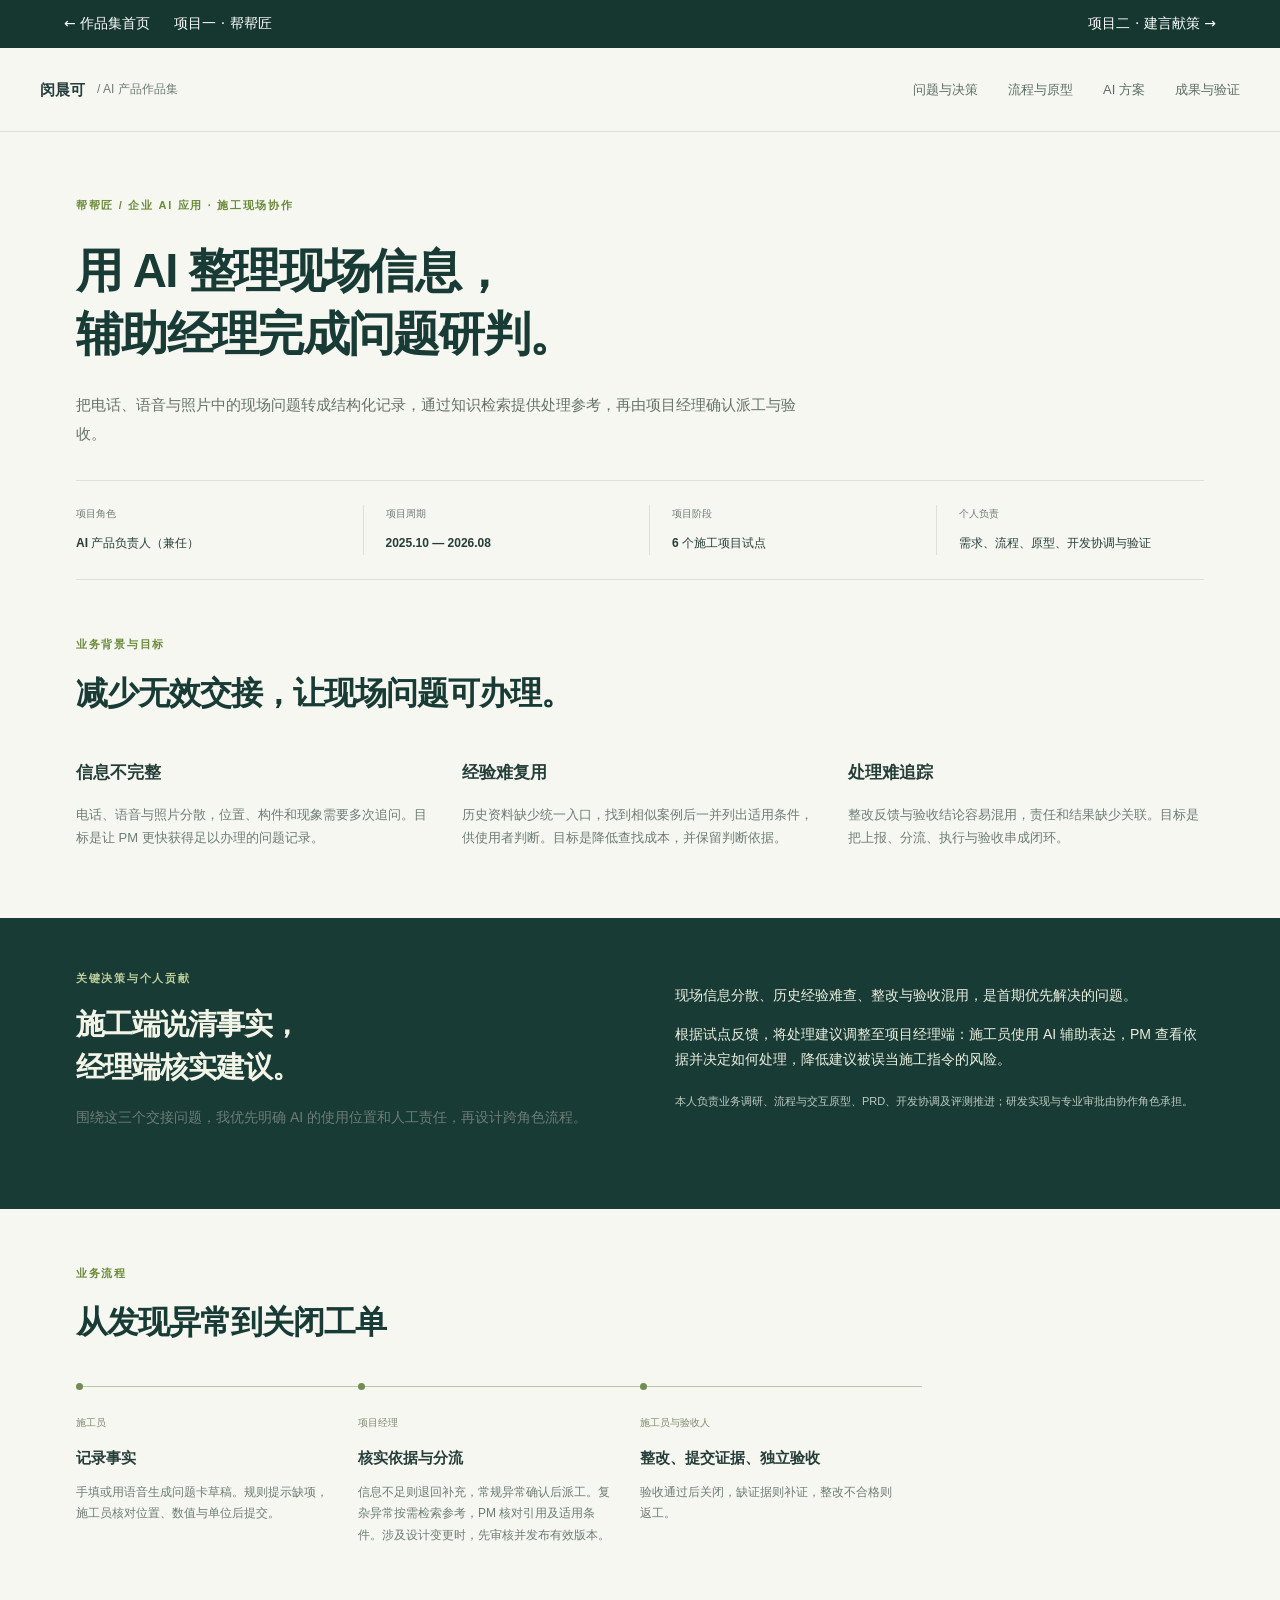
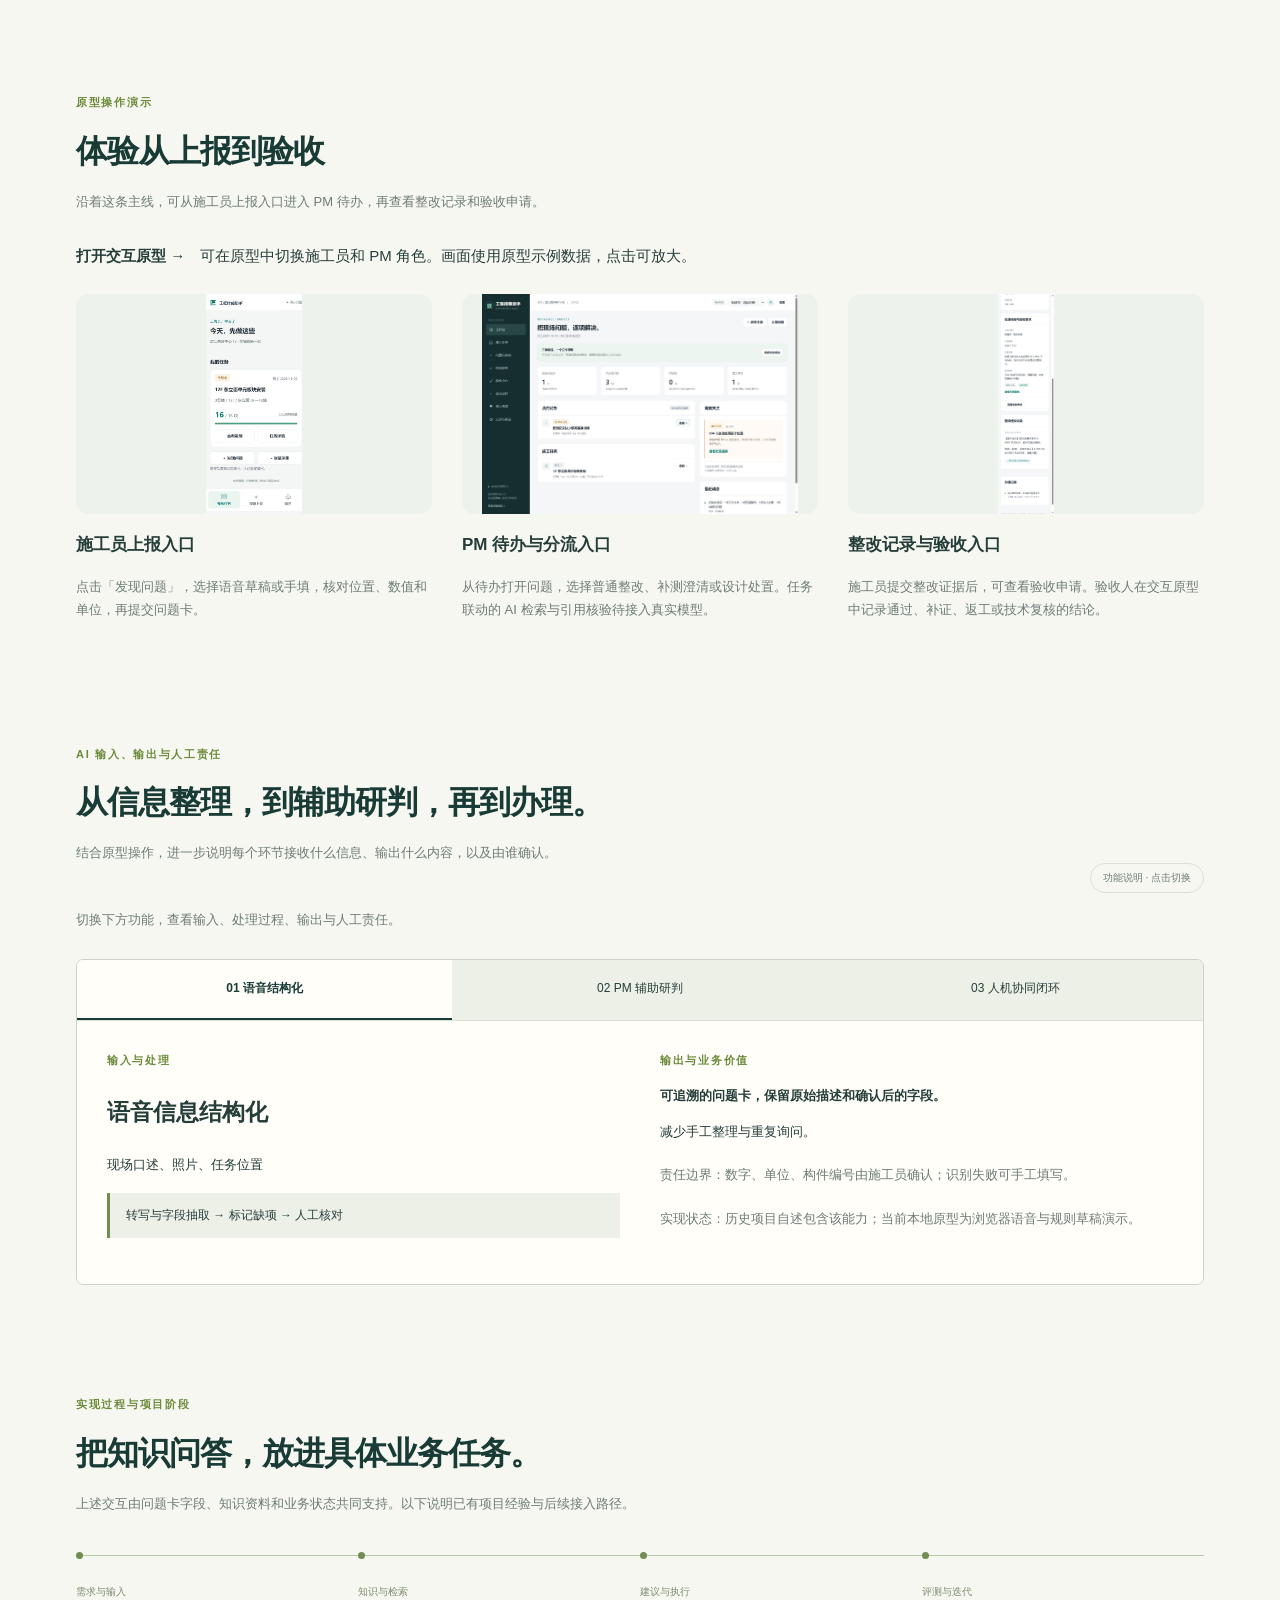
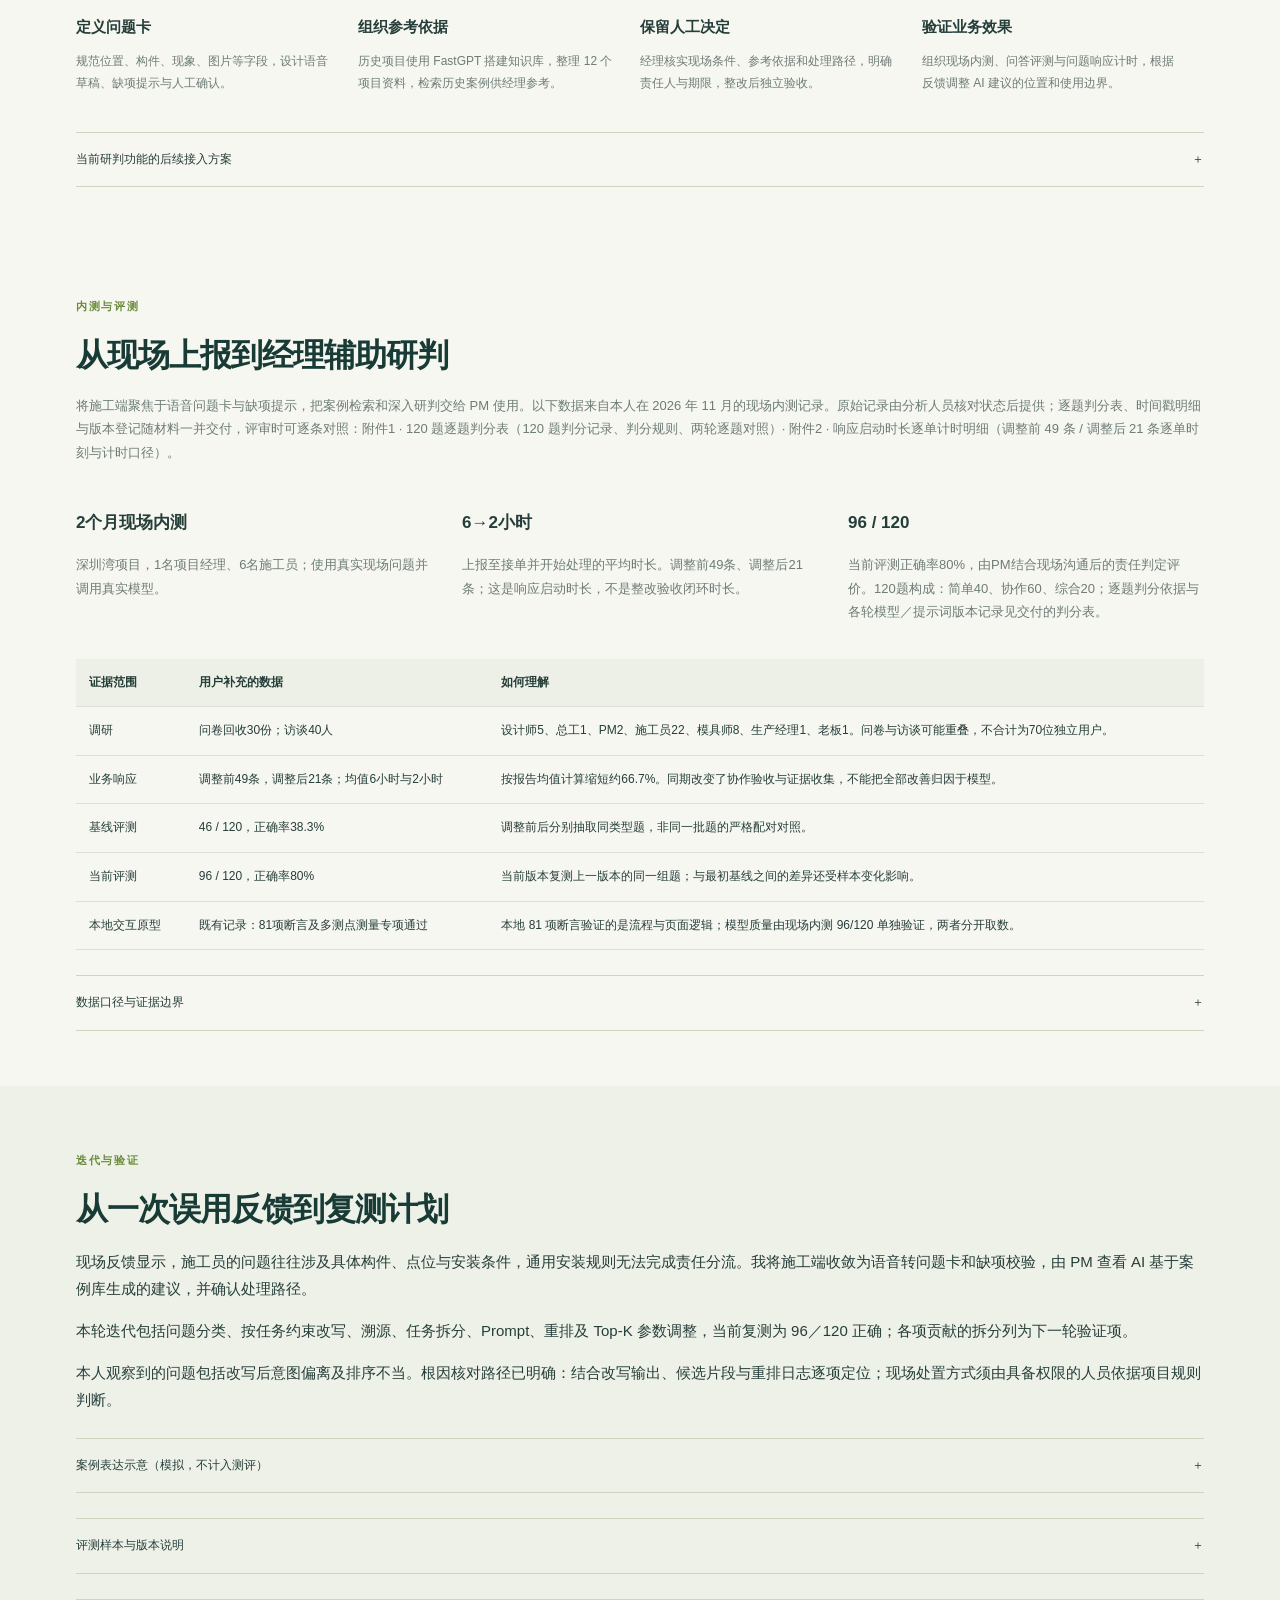
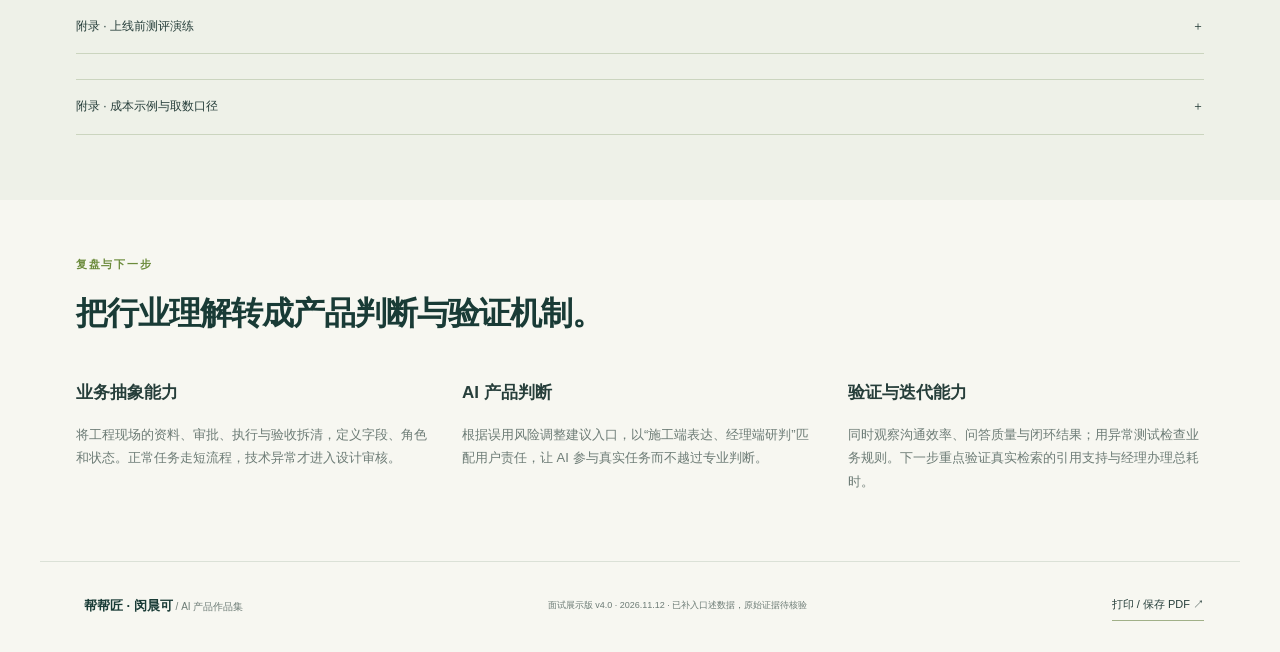
==== project-1.html @ f66e71d7 "docs: project-1.html" ====
<!doctype html><html lang="zh-CN"><head><meta charset="utf-8"><meta name="viewport" content="width=device-width,initial-scale=1"><title>帮帮匠｜AI 产品经理作品集 · 闵晨可</title><meta name="description" content="以语音结构化、知识检索与人工研判，降低施工现场问题的沟通与处理成本。"><style>:root{--ink:#193b36;--text:#263e3a;--muted:#6d7c76;--paper:#f7f7f1;--line:#dbe1d7;--lime:#d8ee95;--white:#fff;--accent:#6b8b3b}*{box-sizing:border-box}html{scroll-behavior:smooth;scroll-padding-top:100px}body{margin:0;background:var(--paper);color:var(--text);font-family:Inter,"Segoe UI","Microsoft YaHei",sans-serif;font-size:15px;line-height:1.8}a{color:inherit;text-decoration:none}button{font:inherit;cursor:pointer}button:focus-visible,a:focus-visible,summary:focus-visible{outline:3px solid #86a858;outline-offset:5px}button{color:inherit}.wrap{max-width:1200px;margin:auto;padding-left:36px;padding-right:36px}.nav{height:84px;max-width:1320px;margin:auto;padding:0 40px;display:flex;align-items:center;justify-content:space-between;border-bottom:1px solid var(--line)}.brand{display:flex;align-items:center;font-weight:650;gap:12px}.brand-icon{display:grid;place-items:center;background:var(--ink);color:var(--lime);width:34px;height:34px;font-size:22px;border-radius:7px}.brand-sub{font-size:12px;color:var(--muted);font-weight:400}.nav nav{display:flex;gap:30px;font-size:13px;color:#5c6e65}.nav-cta{font-size:13px;border-bottom:1px solid var(--ink)}.nav-cta span{margin-left:20px}.hero{padding-top:64px}.eyebrow,.section-label{font-size:11px;letter-spacing:1.7px;font-weight:600;color:var(--accent);display:flex;align-items:center;gap:9px}.dot{display:inline-block;width:6px;height:6px;border-radius:50%;background:#759750}.sep{color:#a8b29e;margin:0 7px}.hero-layout{display:grid;grid-template-columns:1.12fr 1fr;gap:52px;align-items:center;margin-top:34px}h1{font-size:22px;line-height:1.4;font-weight:700;margin:0;letter-spacing:1px}.hero-en{font-size:10px;letter-spacing:2px;color:var(--muted);font-weight:500;margin-left:16px}.headline{display:block;font-size:clamp(36px,3.7vw,54px);line-height:1.33;letter-spacing:-1.7px;margin-top:18px;color:var(--ink)}.hero-copy{max-width:460px;font-size:15px;color:#657367;line-height:1.95;margin:24px 0}.hero-actions{display:flex;flex-wrap:wrap;gap:22px;align-items:center}.button{display:inline-flex;gap:32px;align-items:center;background:var(--ink);color:#f4f9e9;padding:13px 20px;border-radius:4px;font-size:13px}.button:hover{background:#2a554a}.text-link{font-size:12px;border-bottom:1px solid #a6b194;padding-bottom:3px}.hero-visual{position:relative;min-height:390px;background:#e7ecde;border:1px solid #d5deca;padding:23px 24px 22px;border-radius:6px;overflow:hidden}.grid-bg{position:absolute;inset:0;background-image:linear-gradient(#cbd7bc55 1px,transparent 1px),linear-gradient(90deg,#cbd7bc55 1px,transparent 1px);background-size:24px 24px;mask-image:linear-gradient(black,transparent)}.visual-top,.visual-caption{position:relative;display:flex;justify-content:space-between;font-size:8px;letter-spacing:1px;color:#748766}.issue-card{position:relative;background:#fffef8;max-width:340px;margin:27px auto 22px;box-shadow:0 12px 32px #354b2520;border:1px solid #d5decb;transform:rotate(-2deg);border-radius:5px;padding:20px 23px 14px}.card-cap{display:flex;gap:7px;align-items:center;font-size:10px;color:#68785e}.tiny-square{height:9px;width:9px;background:#8aa16a}.pill{margin-left:auto;background:#f1edda;border-radius:3px;padding:2px 7px;font-size:9px;color:#9b8555}.issue-card h3{font-size:25px;line-height:1.4;letter-spacing:-.7px;margin:18px 0 22px}.field-row{display:flex;justify-content:space-between;border-top:1px solid #e8eadf;padding:9px 0;font-size:10px}.field-row span{color:#8c9685}.field-row b{font-weight:500}.card-bottom{border-top:1px solid #e8eadf;display:flex;align-items:center;gap:6px;padding-top:13px;font-size:9px;color:#73836a}.card-bottom>span:last-child{margin-left:auto}.project-meta{display:grid;grid-template-columns:repeat(4,1fr);border-top:1px solid var(--line);border-bottom:1px solid var(--line);margin-top:56px;padding:24px 0;gap:18px}.project-meta div{padding-left:22px;border-left:1px solid var(--line)}.project-meta div:first-child{padding:0;border:0}.project-meta span{display:block;font-size:10px;color:var(--muted);margin-bottom:5px}.project-meta strong{font-size:12px;font-weight:550}.section{padding-top:86px;padding-bottom:86px}h2{font-size:32px;letter-spacing:-1px;line-height:1.5;color:var(--ink);font-weight:650;margin:14px 0 0}h3{font-size:17px;font-weight:650;line-height:1.6}.intro-grid{display:grid;grid-template-columns:1fr 1fr;gap:70px;margin-top:10px}.lead{font-size:16px;line-height:1.95;margin:14px 0}.muted{font-size:13px;color:var(--muted)}.problem-grid{display:grid;grid-template-columns:repeat(3,1fr);gap:36px;margin-top:40px}.problem-grid article{border-top:1px solid var(--line);padding-top:22px}.problem-number{font-size:11px;color:#94a183}.problem-grid h3{margin:12px 0}.problem-grid p{font-size:13px;color:var(--muted);margin-bottom:20px}.mechanism{font-size:12px;color:#618047}.ownership{background:var(--ink);color:#ebefdf;padding:51px 0}.ownership-grid{display:grid;grid-template-columns:1fr 1fr;gap:70px}.ownership .section-label{color:#bdcf9c}.ownership h2{color:#f1f4e7;font-size:29px}.ownership-list>div{display:grid;grid-template-columns:25px 115px 1fr;gap:10px;align-items:baseline;border-bottom:1px solid #ffffff20;padding:12px 0}.ownership-list>div:first-child{padding-top:0}.ownership-list span{font-size:10px;color:#bad08f}.ownership-list h3{font-size:13px;margin:0}.ownership-list p{font-size:12px;color:#bccbc2;margin:0}.ownership-list small{display:block;font-size:10px;color:#9aaea2;margin-top:16px}.section-heading{display:flex;justify-content:space-between;align-items:flex-end;gap:30px}.outline-tag{font-size:10px;color:var(--muted);border:1px solid var(--line);border-radius:30px;padding:5px 12px;white-space:nowrap}.section-copy{font-size:13px;color:var(--muted);margin:15px 0 28px}.demo-shell{border:1px solid #ccd5c5;border-radius:7px;overflow:hidden;background:#fffef9}.step-tabs{display:grid;grid-template-columns:repeat(5,1fr);background:#edf0e6;border-bottom:1px solid var(--line)}.step-tabs button{border:0;background:transparent;font-size:12px;padding:18px 8px;border-bottom:2px solid transparent;transition:background .2s}.step-tabs button span{font-size:10px;color:#93a281;margin-right:9px}.step-tabs button[aria-selected=true]{background:#fffef9;color:var(--ink);border-bottom-color:var(--ink);font-weight:650}.step-tabs button:hover{background:#e4ebd6}#step-panel{display:grid;grid-template-columns:.9fr 1.2fr;gap:45px;padding:36px}.role-label{font-size:10px;letter-spacing:1px;color:var(--accent)}.demo-description h3{font-size:24px;line-height:1.5;margin:12px 0}.demo-description>p{font-size:13px;color:var(--muted)}.boundary{border-left:2px solid #bcd58a;padding:0 0 0 15px;margin:24px 0}.boundary span{font-size:10px;color:var(--accent)}.boundary p{font-size:12px;margin:6px 0}.next-step{border:0;background:none;padding:0;font-size:12px;border-bottom:1px solid #8a9c77}.next-step span{margin-left:25px}.demo-screen{background:#f3f5ef;border:1px solid var(--line);border-radius:5px;min-height:300px;display:flex;flex-direction:column}.screen-bar{border-bottom:1px solid var(--line);padding:10px 13px;display:flex;align-items:center;justify-content:space-between;font-size:9px;color:#88927d}.screen-bar i{display:inline-block;width:5px;height:5px;background:#bdc9b1;border-radius:50%;margin-right:4px}.screen-bar small{font-size:9px}#screen-content{padding:22px;flex:1}.mini-title{font-size:11px;color:#87967a;display:flex;justify-content:space-between}.mini-title span{background:#e2ead8;padding:1px 7px;border-radius:3px}.mini-heading{font-size:16px;margin:15px 0;color:var(--ink)}.sample-voice{background:#e4ecd9;padding:12px 15px;border-radius:4px;font-size:12px}.sample-fields{display:grid;grid-template-columns:1fr 1fr;gap:10px;margin-top:16px}.sample-fields div{background:#fff;border:1px solid #e2e7dc;padding:9px 12px;font-size:12px}.sample-fields small{display:block;color:#8c9983;font-size:9px;margin-bottom:2px}.mini-action{display:inline-block;margin-top:15px;font-size:10px;background:var(--ink);color:#fff;padding:5px 14px;border-radius:3px}.sample-warning{font-size:11px;color:#977d44;margin-top:15px}.sample-evidence{display:flex;gap:10px;margin:15px 0}.evidence-tile{padding:15px;background:#e8ede1;border:1px dashed #b3c4a0;font-size:11px;flex:1;text-align:center;color:#789165}.screen-note{font-size:9px;color:#91a083;padding:8px 15px;border-top:1px solid var(--line)}.decision{background:#e9efdc;border:1px solid #d5dfc4;border-radius:5px;display:grid;grid-template-columns:1fr 1.1fr;padding-top:44px;padding-bottom:44px;gap:70px}.decision h2{margin:14px 0 20px}.decision p{font-size:13px;max-width:420px;color:#627253}.decision-source{font-size:10px;color:#7b8e68}.decision-comparison{align-self:center}.before,.after{padding:18px 22px;border:1px solid #d1dbc3;background:#f2f5ea}.before>span,.after>span{font-size:10px;color:#879175}.before h3,.after h3{font-size:15px;margin:5px 0}.before p,.after p{font-size:12px;margin:4px 0}.after{background:var(--ink);border-color:var(--ink);color:#fff}.after span{color:#bdd19e}.after p{color:#c4d3c5}.decision-arrow{text-align:center;color:#8ca66c;font-size:22px;line-height:1.8}.decision-rule{font-size:11px;color:#607b45;text-align:center;margin-top:13px}.timeline{padding:0;margin:40px 0;list-style:none;display:grid;grid-template-columns:repeat(4,1fr)}.timeline li{padding:20px 23px 0 0;border-top:1px solid #b8c9a6;position:relative}.timeline li:before{content:'';position:absolute;top:-4px;width:7px;height:7px;background:#718d52;border-radius:50%}.timeline span{font-size:10px;color:#7c8c6e}.timeline h3{font-size:15px;margin:12px 0}.timeline p{font-size:12px;color:var(--muted)}.product-showcase{background:#e8ece3;padding:28px;border-radius:5px}.showcase-caption{display:flex;justify-content:space-between;align-items:center;margin-bottom:26px}.showcase-caption h3{font-size:18px;margin:8px 0 0}.showcase-caption p{text-align:right;font-size:10px;color:var(--muted)}.screenshots{display:flex;align-items:flex-start;gap:26px}.image-open{padding:0;border:0;background:transparent;position:relative;box-shadow:0 8px 20px #253c2710}.image-open img{width:100%;height:auto;display:block;border-radius:4px}.desktop-shot{width:80%}.mobile-shot{width:18%;max-height:420px;overflow:hidden;border-radius:5px}.image-open>span{position:absolute;bottom:12px;right:12px;background:#193b36eb;color:#fff;font-size:9px;border-radius:3px;padding:4px 9px}.validation{background:#eef1e8;padding:65px 0}.metric-grid{display:grid;grid-template-columns:repeat(3,1fr);gap:35px;margin-top:38px}.metric-grid article{border-top:1px solid #c9d3bd;padding-top:20px}.metric-grid article>span{font-size:10px;color:#7b8a6d}.metric{font-size:47px;font-weight:500;color:var(--ink);letter-spacing:-2px;line-height:1.5;margin-top:12px}.metric em{font-style:normal;color:#a9b895;font-weight:300}.metric small{font-size:14px;letter-spacing:0;margin-left:8px}.metric-grid p{font-size:12px;color:var(--muted);max-width:300px}.evidence{border-top:1px solid #cbd5bf;border-bottom:1px solid #cbd5bf;margin-top:25px}.evidence summary{list-style:none;padding:16px 0;font-size:12px;cursor:pointer;display:flex;justify-content:space-between}.evidence summary::-webkit-details-marker{display:none}.evidence[open] summary span{transform:rotate(45deg)}.evidence-content{font-size:12px;color:var(--muted);padding:0 0 15px;max-width:850px}.closing{display:grid;grid-template-columns:1fr 1fr;gap:70px}.closing-points p{font-size:13px;color:var(--muted);margin:0 0 22px}.closing-points b{color:var(--ink);display:block;margin-bottom:4px;font-weight:550}footer{border-top:1px solid var(--line);display:flex;justify-content:space-between;align-items:center;gap:20px;padding-top:26px!important;padding-bottom:30px!important}.footer-brand{font-size:17px;color:var(--accent)}.footer-brand b{font-size:13px;color:var(--ink);margin-left:8px}.footer-brand span{font-size:10px;color:var(--muted)}footer p{font-size:9px;color:var(--muted)}.print-button{background:none;border:0;font-size:11px;padding:5px 0;border-bottom:1px solid #a1b088}dialog{border:0;border-radius:7px;padding:45px 12px 12px;background:var(--paper);max-width:94vw;max-height:94vh}dialog::backdrop{background:#102a28d9}dialog img{display:block;max-width:88vw;max-height:80vh;object-fit:contain}#close-dialog{position:absolute;top:9px;right:16px;background:none;border:0;font-size:12px}
@media(min-width:1500px){.hero{padding-top:80px}.hero-layout{gap:70px}.headline{font-size:54px}}
@media(max-width:850px){.wrap{padding-left:24px;padding-right:24px}.nav{padding:0 24px}.nav nav{gap:15px}.hero-layout{gap:25px}.headline{font-size:37px}.hero-en{display:block;margin:7px 0}.hero-visual{padding:18px 14px}.visual-top{font-size:7px}.issue-card{padding:18px}.hero-actions{gap:15px}.intro-grid,.ownership-grid,.decision,.closing{gap:35px}h2{font-size:27px}.ownership-list>div{grid-template-columns:20px 90px 1fr}.section{padding-top:64px;padding-bottom:64px}#step-panel{gap:25px;padding:25px}.timeline{grid-template-columns:repeat(2,1fr);row-gap:25px}.metric{font-size:37px}.metric-grid{gap:20px}.project-meta{gap:10px}.project-meta strong{font-size:10px}.screenshots{gap:15px}.showcase-caption p{max-width:160px}.brand-sub{display:none}}
@media(max-width:600px){.nav{height:68px;padding:0 20px}.nav nav{display:none}.nav-cta{font-size:11px}.wrap{padding-left:21px;padding-right:21px}.hero{padding-top:35px}.eyebrow{font-size:9px;letter-spacing:1px}.hero-layout{grid-template-columns:1fr;margin-top:25px;gap:30px}.headline{font-size:38px;letter-spacing:-1px}.hero-en{display:inline-block;margin-left:12px;font-size:9px}.hero-copy{font-size:14px;margin:22px 0}.hero-actions{gap:20px}.hero-visual{min-height:365px}.issue-card{max-width:290px}.project-meta{grid-template-columns:1fr 1fr;margin-top:30px;row-gap:20px;padding:20px 0}.project-meta div{padding:0;border:0}.project-meta strong{font-size:11px}.project-meta span{font-size:9px}.section{padding-top:49px;padding-bottom:49px}.section-label{font-size:10px}h2{font-size:27px}.intro-grid,.ownership-grid,.closing{grid-template-columns:1fr;gap:12px}.lead{font-size:14px}.problem-grid{grid-template-columns:1fr;gap:22px;margin-top:25px}.problem-grid article{position:relative;padding:17px 0 0 35px}.problem-number{position:absolute;left:0;top:18px}.problem-grid h3{margin:0 0 5px;font-size:16px}.problem-grid p{margin:0 0 8px}.ownership{padding:35px 0}.ownership-list{margin-top:20px}.ownership-list>div{grid-template-columns:20px 90px 1fr}.section-heading{display:block}.outline-tag{display:inline-block;margin-top:17px}.step-tabs button{font-size:10px;padding:13px 0}.step-tabs button span{display:block;margin:0;font-size:9px}#step-panel{grid-template-columns:1fr;padding:22px 17px;gap:25px}.demo-description h3{font-size:23px}.boundary{margin:17px 0}.demo-screen{min-height:290px}.decision{margin:0 14px;padding:32px 22px;grid-template-columns:1fr;gap:25px}.decision h2 br{display:none}.timeline{gap:25px 16px;margin:27px 0}.timeline li{padding-right:0}.timeline h3{font-size:14px}.timeline p{font-size:11px}.product-showcase{padding:17px 12px}.showcase-caption{display:block;margin-bottom:18px}.showcase-caption h3{font-size:15px}.showcase-caption p{text-align:left;max-width:none;margin-bottom:0}.screenshots{gap:12px;align-items:flex-start}.desktop-shot{width:75%;margin-top:10px}.mobile-shot{width:23%;max-height:200px}.image-open>span{font-size:7px;bottom:5px;right:5px;padding:2px 4px}.validation{padding:40px 0}.metric-grid{grid-template-columns:1fr;gap:22px;margin-top:25px}.metric-grid article{display:grid;grid-template-columns:1fr 1fr;align-items:center;gap:4px 18px;padding-top:15px}.metric-grid article>span{grid-column:1/-1}.metric{font-size:38px;margin:0}.metric-grid p{font-size:10px;margin:5px 0}.closing-points{margin-top:20px}footer{flex-wrap:wrap;padding-top:20px!important;gap:8px}.footer-brand{width:100%}.footer-brand span{font-size:9px}footer p{flex:1}.print-button{font-size:10px}.showcase-caption .section-label{font-size:9px}}
@media(prefers-reduced-motion:reduce){html{scroll-behavior:auto}*{transition:none!important}}@media print{body{background:white;font-size:11px}.nav,.hero-actions,.next-step,.print-button,dialog{display:none}.wrap{max-width:none;padding-left:0;padding-right:0}.hero,.section,.validation,.ownership{padding-top:24px;padding-bottom:24px}.hero-layout{gap:20px}.headline{font-size:34px}.hero-visual{min-height:300px}.section,.decision,.timeline,.metric-grid{break-inside:avoid}.step-tabs button{font-size:10px}.closing{padding-bottom:20px}h2{font-size:24px}.section-label{color:#526c40}.ownership,.decision,.validation{-webkit-print-color-adjust:exact;print-color-adjust:exact}footer p{font-size:9px}}
</style><style>.review-layout{display:grid;grid-template-columns:.85fr 1.3fr;gap:24px;margin-top:26px;align-items:start}.review-card{border:1px solid var(--line);background:#fffef9;border-radius:8px;padding:24px;min-width:0}.review-card h3{margin:8px 0 15px;font-size:20px}.review-card p,.review-card li{font-size:13px}.review-card ul{padding-left:20px}.review-kicker{font-size:11px;color:var(--accent);letter-spacing:1px}.review-note{padding:12px 16px;background:#edf0e6;border-left:3px solid #718d52;font-size:12px;margin:16px 0}.review-card button{border:1px solid #bac8ae;border-radius:5px;padding:10px 14px;background:#edf0e6;font-size:12px}.review-card button.button{background:var(--ink);color:white}.review-card details{border-top:1px solid var(--line);padding:12px 0;font-size:12px;scroll-margin-top:30px}.review-card summary{cursor:pointer;font-weight:600}.review-card a{color:#526c40;text-decoration:underline}.review-questions{display:flex;flex-wrap:wrap;gap:8px;margin:14px 0}.review-card label{display:block;font-size:12px;font-weight:600;margin:12px 0 6px}.review-card textarea,.review-card select{width:100%;font:inherit;font-size:13px;border:1px solid #a9b8a0;border-radius:4px;padding:10px;background:#fff;color:var(--ink)}.review-card textarea{min-height:150px;resize:vertical}.review-card label.review-check{display:flex;align-items:flex-start;gap:9px;font-weight:400}.review-process{margin-top:36px}.review-process .timeline{grid-template-columns:repeat(3,1fr);gap:26px}.review-evaluation{overflow-x:auto;margin-top:22px}.review-evaluation table{border-collapse:collapse;width:100%;font-size:12px}.review-evaluation th,.review-evaluation td{text-align:left;vertical-align:top;padding:13px;border-bottom:1px solid var(--line)}.review-evaluation th{background:#edf0e6}.review-card [hidden]{display:none!important}#review-status,#review-feedback{font-size:12px;color:#526c40}#review-answer{min-height:85px}@media(max-width:700px){.review-layout{grid-template-columns:1fr}.review-card{padding:19px}.review-process .timeline{grid-template-columns:1fr}.review-evaluation table{min-width:540px}}@media print{.review-layout{grid-template-columns:1fr 1fr}.review-card{break-inside:avoid}.review-card button,#review-form{display:none}.review-process .timeline{grid-template-columns:repeat(3,1fr)}}
</style><style>.hero h1{margin-top:24px}.hero-copy{max-width:740px}.hero .project-meta{margin-top:32px}.section{padding-top:55px;padding-bottom:55px}.core-metrics{display:grid;grid-template-columns:repeat(4,1fr);gap:24px;margin-top:30px}.core-metrics article{border-top:1px solid var(--line);padding-top:18px}.core-metrics span{font-size:12px;color:var(--muted)}.core-metrics strong{display:block;font-size:34px;letter-spacing:-1px;color:var(--ink);margin-top:10px}.core-metrics small{font-size:13px;letter-spacing:0}.core-metrics p,.core-checks p{font-size:13px;color:var(--muted)}.source-note{font-size:11px;color:var(--muted);margin-top:20px}.ownership p{font-size:14px}.ownership small{font-size:11px;color:#bdcbbf}.core-tabs{grid-template-columns:repeat(3,1fr)}#core-panel{display:grid;grid-template-columns:1fr 1fr;gap:40px;padding:30px}#core-panel h3{font-size:23px}#core-panel p{font-size:13px}.core-checks{display:grid;grid-template-columns:repeat(3,1fr);gap:30px;margin-top:25px}.core-checks h3{font-size:17px}.timeline{margin-bottom:25px}@media(max-width:700px){.core-metrics{grid-template-columns:1fr 1fr;gap:20px}.core-checks,#core-panel{grid-template-columns:1fr}#core-panel{gap:15px;padding:22px}.core-metrics strong{font-size:28px}.section{padding-top:40px;padding-bottom:40px}.core-tabs button{font-size:11px;padding:14px 5px}}@media print{.section,.timeline,.core-checks{break-inside:avoid}.source-note{font-size:9px}}
.core-metrics small{display:inline-block;white-space:nowrap}
</style></head><body><div class="portfolio-switch" style="padding:12px 5%;background:#15372f;color:white;font:14px/1.7 system-ui,Microsoft YaHei,sans-serif;display:flex;gap:24px;flex-wrap:wrap"><a style="color:white" href="index.html">← 作品集首页</a><span>项目一 · 帮帮匠</span><a style="color:white;margin-left:auto" href="project-2.html">项目二 · 建言献策 →</a></div>
<header class="nav"><a class="brand" href="#">闵晨可 <span class="brand-sub">/ AI 产品作品集</span></a><nav aria-label="主导航"><a href="#problem">问题与决策</a><a href="#workflow">流程与原型</a><a href="#demo">AI 方案</a><a href="#outcomes">成果与验证</a></nav></header>
<main><section class="hero wrap"><div class="eyebrow">帮帮匠 / 企业 AI 应用 · 施工现场协作</div><h1><span class="headline">用 AI 整理现场信息，<br>辅助经理完成问题研判。</span></h1><p class="hero-copy">把电话、语音与照片中的现场问题转成结构化记录，通过知识检索提供处理参考，再由项目经理确认派工与验收。</p><div class="project-meta"><div><span>项目角色</span><strong>AI 产品负责人（兼任）</strong></div><div><span>项目周期</span><strong>2025.10 — 2026.08</strong></div><div><span>项目阶段</span><strong>6 个施工项目试点</strong></div><div><span>个人负责</span><strong>需求、流程、原型、开发协调与验证</strong></div></div></section><section class="section wrap" id="problem"><div class="section-label">业务背景与目标</div><h2>减少无效交接，让现场问题可办理。</h2><div class="core-checks"><article><h3>信息不完整</h3><p>电话、语音与照片分散，位置、构件和现象需要多次追问。目标是让 PM 更快获得足以办理的问题记录。</p></article><article><h3>经验难复用</h3><p>历史资料缺少统一入口，找到相似案例后一并列出适用条件，供使用者判断。目标是降低查找成本，并保留判断依据。</p></article><article><h3>处理难追踪</h3><p>整改反馈与验收结论容易混用，责任和结果缺少关联。目标是把上报、分流、执行与验收串成闭环。</p></article></div></section><section class="ownership" id="decision"><div class="wrap ownership-grid"><div><div class="section-label">关键决策与个人贡献</div><h2>施工端说清事实，<br>经理端核实建议。</h2><p class="section-copy">围绕这三个交接问题，我优先明确 AI 的使用位置和人工责任，再设计跨角色流程。</p></div><div><p>现场信息分散、历史经验难查、整改与验收混用，是首期优先解决的问题。</p><p>根据试点反馈，将处理建议调整至项目经理端：施工员使用 AI 辅助表达，PM 查看依据并决定如何处理，降低建议被误当施工指令的风险。</p><small>本人负责业务调研、流程与交互原型、PRD、开发协调及评测推进；研发实现与专业审批由协作角色承担。</small></div></div></section><section class="section wrap" id="workflow" aria-labelledby="workflow-title"><div class="section-label">业务流程</div><h2>从发现异常到关闭工单</h2><ol class="timeline">
<li><span>施工员</span><h3>记录事实</h3><p>手填或用语音生成问题卡草稿。规则提示缺项，施工员核对位置、数值与单位后提交。</p></li>
<li><span>项目经理</span><h3>核实依据与分流</h3><p>信息不足则退回补充，常规异常确认后派工。复杂异常按需检索参考，PM 核对引用及适用条件。涉及设计变更时，先审核并发布有效版本。</p></li>
<li><span>施工员与验收人</span><h3>整改、提交证据、独立验收</h3><p>验收通过后关闭，缺证据则补证，整改不合格则返工。</p></li></ol></section><section class="section wrap" id="prototype-demo"><div class="section-label">原型操作演示</div><h2>体验从上报到验收</h2><p class="section-copy">沿着这条主线，可从施工员上报入口进入 PM 待办，再查看整改记录和验收申请。</p><p><a href="prototype/index.html" target="_blank" rel="noopener"><strong>打开交互原型 →</strong></a>　可在原型中切换施工员和 PM 角色。画面使用原型示例数据，点击可放大。</p><div class="core-checks"><figure style="margin:0"><a href="prototype/worker-mobile-v4.png" target="_blank" rel="noopener"><img src="[data-uri]" alt="施工员上报入口的原型界面" loading="lazy" style="display:block;width:100%;height:220px;object-fit:contain;background:#eef2ed;border-radius:12px"></a><figcaption><h3>施工员上报入口</h3><p>点击「发现问题」，选择语音草稿或手填，核对位置、数值和单位，再提交问题卡。</p></figcaption></figure><figure style="margin:0"><a href="prototype/preview-desktop.png" target="_blank" rel="noopener"><img src="[data-uri]" alt="PM 待办与分流入口的原型界面" loading="lazy" style="display:block;width:100%;height:220px;object-fit:contain;background:#eef2ed;border-radius:12px"></a><figcaption><h3>PM 待办与分流入口</h3><p>从待办打开问题，选择普通整改、补测澄清或设计处置。任务联动的 AI 检索与引用核验待接入真实模型。</p></figcaption></figure><figure style="margin:0"><a href="prototype/demo-worker-rectify.png" target="_blank" rel="noopener"><img src="[data-uri]" alt="整改记录与验收入口的原型界面" loading="lazy" style="display:block;width:100%;height:220px;object-fit:contain;background:#eef2ed;border-radius:12px"></a><figcaption><h3>整改记录与验收入口</h3><p>施工员提交整改证据后，可查看验收申请。验收人在交互原型中记录通过、补证、返工或技术复核的结论。</p></figcaption></figure></div></section><section class="section wrap" id="demo"><span id="ai-review"></span><div class="section-heading"><div><div class="section-label">AI 输入、输出与人工责任</div><h2>从信息整理，到辅助研判，再到办理。</h2><p class="section-copy">结合原型操作，进一步说明每个环节接收什么信息、输出什么内容，以及由谁确认。</p></div><span class="outline-tag">功能说明 · 点击切换</span></div><p class="section-copy">切换下方功能，查看输入、处理过程、输出与人工责任。</p><div class="demo-shell"><div class="step-tabs core-tabs" role="tablist" aria-label="AI 核心功能"><button id="core-tab-0" role="tab" aria-selected="true" aria-controls="core-panel" data-core-tab="0">01 语音结构化</button><button id="core-tab-1" role="tab" aria-selected="false" aria-controls="core-panel" data-core-tab="1" tabindex="-1">02 PM 辅助研判</button><button id="core-tab-2" role="tab" aria-selected="false" aria-controls="core-panel" data-core-tab="2" tabindex="-1">03 人机协同闭环</button></div><div id="core-panel" role="tabpanel" aria-labelledby="core-tab-0"></div></div></section><section class="section wrap" id="implementation"><div class="section-label">实现过程与项目阶段</div><h2>把知识问答，放进具体业务任务。</h2><p class="section-copy">上述交互由问题卡字段、知识资料和业务状态共同支持。以下说明已有项目经验与后续接入路径。</p><ol class="timeline"><li><span>需求与输入</span><h3>定义问题卡</h3><p>规范位置、构件、现象、图片等字段，设计语音草稿、缺项提示与人工确认。</p></li><li><span>知识与检索</span><h3>组织参考依据</h3><p>历史项目使用 FastGPT 搭建知识库，整理 12 个项目资料，检索历史案例供经理参考。</p></li><li><span>建议与执行</span><h3>保留人工决定</h3><p>经理核实现场条件、参考依据和处理路径，明确责任人与期限，整改后独立验收。</p></li><li><span>评测与迭代</span><h3>验证业务效果</h3><p>组织现场内测、问答评测与问题响应计时，根据反馈调整 AI 建议的位置和使用边界。</p></li></ol><details class="evidence"><summary>当前研判功能的后续接入方案 <span>＋</span></summary><div class="evidence-content"><p>异常提交后关联任务、有效图纸和测量表；知识按权限、项目、版本与适用条件过滤，再检索排序。模型输出事实摘要、缺项、分流建议及引用，经理确认后由业务服务生成待办。</p><p>本页原型演示任务联动研判的完整流程；模型效果取自现场内测环境，配置与运行记录随材料一并交付。知识检索无适用结果或模型不可用时转人工，不阻塞上报。现有图纸、测量数据与历史案例的具体内容须来自真实授权资料。</p></div></details></section><section class="section wrap" id="outcomes"><div class="section-label">内测与评测</div><h2>从现场上报到经理辅助研判</h2><p class="section-copy">将施工端聚焦于语音问题卡与缺项提示，把案例检索和深入研判交给 PM 使用。以下数据来自本人在 2026 年 11 月的现场内测记录。原始记录由分析人员核对状态后提供；逐题判分表、时间戳明细与版本登记随材料一并交付，评审时可逐条对照：<a href="附件1_120题逐题判分表.xlsx">附件1 · 120 题逐题判分表</a>（120 题判分记录、判分规则、两轮逐题对照）· <a href="附件2_响应启动时长逐单计时明细.xlsx">附件2 · 响应启动时长逐单计时明细</a>（调整前 49 条 / 调整后 21 条逐单时刻与计时口径）。</p><div class="core-checks"><article><h3>2个月现场内测</h3><p>深圳湾项目，1名项目经理、6名施工员；使用真实现场问题并调用真实模型。</p></article><article><h3>6→2小时</h3><p>上报至接单并开始处理的平均时长。调整前49条、调整后21条；这是响应启动时长，不是整改验收闭环时长。</p></article><article><h3>96 / 120</h3><p>当前评测正确率80%，由PM结合现场沟通后的责任判定评价。120题构成：简单40、协作60、综合20；逐题判分依据与各轮模型／提示词版本记录见交付的判分表。</p></article></div><div class="review-evaluation"><table><thead><tr><th>证据范围</th><th>用户补充的数据</th><th>如何理解</th></tr></thead><tbody><tr><td>调研</td><td>问卷回收30份；访谈40人</td><td>设计师5、总工1、PM2、施工员22、模具师8、生产经理1、老板1。问卷与访谈可能重叠，不合计为70位独立用户。</td></tr><tr><td>业务响应</td><td>调整前49条，调整后21条；均值6小时与2小时</td><td>按报告均值计算缩短约66.7%。同期改变了协作验收与证据收集，不能把全部改善归因于模型。</td></tr><tr><td>基线评测</td><td>46 / 120，正确率38.3%</td><td>调整前后分别抽取同类型题，非同一批题的严格配对对照。</td></tr><tr><td>当前评测</td><td>96 / 120，正确率80%</td><td>当前版本复测上一版本的同一组题；与最初基线之间的差异还受样本变化影响。</td></tr><tr><td>本地交互原型</td><td>既有记录：81项断言及多测点测量专项通过</td><td>本地 81 项断言验证的是流程与页面逻辑；模型质量由现场内测 96/120 单独验证，两者分开取数。</td></tr></tbody></table></div><details class="evidence"><summary>数据口径与证据边界 <span>＋</span></summary><div class="evidence-content"><p>响应计时从施工员上报开始，到派发人员接收并开始实施处理结束。原始记录保存在 JSON 记录中，由分析人员确认状态；时间戳与分类明细的导出格式已确定，将并入统一归档标准，作为后续批次的标准采集方式。</p><p>本版主成果口径已统一为“响应启动时长”：调整前 49 条、调整后 21 条，上报 60→10 分钟、闭环 6→2 小时；评测以 120 题判分表为准。前后样本量不等（49 / 21），本版按各自样本均值比较，不做逐条配对。基线与当前评测的口径已统一为同一批 120 题的判分结果：46/120 → 96/120。</p><p>本版成果只采用口径可追溯的数字：时长指标按调整前 49 条、调整后 21 条的各自均值计算，准确率以 120 题判分表为准。内测的具体日期、同类问题数量与参与人员记录，随现场记录一并交付。</p></div></details></section><section class="validation" id="validation"><div class="wrap"><div class="section-label">迭代与验证</div><h2>从一次误用反馈到复测计划</h2><article id="badcase"><p>现场反馈显示，施工员的问题往往涉及具体构件、点位与安装条件，通用安装规则无法完成责任分流。我将施工端收敛为语音转问题卡和缺项校验，由 PM 查看 AI 基于案例库生成的建议，并确认处理路径。</p><p>本轮迭代包括问题分类、按任务约束改写、溯源、任务拆分、Prompt、重排及 Top-K 参数调整，当前复测为 96／120 正确；各项贡献的拆分列为下一轮验证项。</p><p>本人观察到的问题包括改写后意图偏离及排序不当。根因核对路径已明确：结合改写输出、候选片段与重排日志逐项定位；现场处置方式须由具备权限的人员依据项目规则判断。</p></article><details class="evidence" id="simulated-intent-badcase"><summary>案例表达示意（模拟，不计入测评） <span>＋</span></summary><div class="evidence-content"><h3 style="color:#596579">模拟 Badcase · 产品编号与安装点位不一致</h3><p><strong>以下案例用于说明问题改写与分流设计，为模拟情境，不是历史工单或已验证修复成果，不计入120题评测。</strong></p><p style="color:#596579"><strong>施工员原话（模拟）：</strong>“3号楼12层东立面E04点位，任务单写的是板块MQ-12E-017，现场板块标签是MQ-12E-071。我不知道是拿错板，还是任务单对应关系有问题。现在还没安装，该找谁确认？”</p><p style="color:#596579"><strong>问题卡输入（模拟）：</strong>点位：3号楼／12层／东立面／E04；任务单编号：MQ-12E-017；现场标签：MQ-12E-071；现象：两处编号不一致；安装状态：未安装。附件假设包括任务单截图与标签照片。有效图纸版本、编号映射与构件实际尺寸列入现场核实清单。以上编号和附件均为示例设定。</p><p style="color:#596579"><strong>旧版改写与回答（模拟失败）：</strong>旧版将问题改写为“幕墙板块安装前应检查哪些事项？”，回答“核对编号、检查尺寸、按照安装规范施工”。它把“两个具体编号不一致、需要确定核查责任人”泛化为标准咨询，丢失了点位、编号冲突与分流诉求。</p><p style="color:#596579"><strong>新版结构化与改写（模拟目标）：</strong>问题类别：构件编号与任务点位映射已列入待核实项；已知事实：任务编号017、标签071、E04点位、安装状态待确认；待确认：标签是否清晰、有效图纸版本、发货/领料记录及编号映射。检索问题：“针对上述编号不一致，哪些记录可以核实构件身份与安装点位，应由哪个责任角色先核查？”不得自行判断为尺寸错误、设计错误或构件拿错。</p><p style="color:#596579"><strong>拟定分流标准（待真实PM及项目制度确认）：</strong>先由PM协调该项目负责构件/材料核查的人员，对照任务单、发货或领料记录、构件清单和有效图纸确认对应关系。确认是领料或标识问题时，转相应责任人纠正；若记录相互冲突，或涉及设计尺寸、接口变化，再转设计/技术负责人。核实前不输出“可继续安装、切割或修改构件”的执行授权。</p><p style="color:#596579"><strong>根因假设与复测要求：</strong>假设改写阶段丢失关键实体与任务诉求；需读取真实改写输出、检索候选及重排日志后才能确认根因，不能仅凭最终回答认定排序错误。复测应检查点位与两个编号是否保留、是否正确表达未知项、是否给出有依据的核查路径，并观察正常安装咨询是否退化。此处没有真实修复结果。</p><p style="color:#596579"><strong>待替换证据：</strong>原问题卡与脱敏附件；旧/新版改写和最终输出；模型、Prompt及知识库版本；候选片段与重排日志；PM确认的分流依据；同题及留出集复测记录。不要将此例加入120题样本或正确率统计。</p></div></details><details class="evidence"><summary>评测样本与版本说明 <span>＋</span></summary><div class="evidence-content"><div class="review-evaluation"><table><thead><tr><th>样本维度</th><th>配置</th><th>评价边界</th></tr></thead><tbody><tr><td>题型</td><td>简单40、协作60、综合20，共120题</td><td>按相近难度、场景与任务边界选题；统一Prompt不能单独证明输入事实完整度一致。</td></tr><tr><td>项目来源</td><td>深圳湾现场40%（48题）、其他项目历史记录60%（72题）</td><td>按每组120题与报告占比换算；需与题目ID核对。</td></tr><tr><td>知识库关系</td><td>库内案例40%（48题）、保留测试案例60%（72题）</td><td>与项目来源是不同标签。保留题若参与调参，应标为开发集，另设独立留出集。</td></tr><tr><td>迭代配置</td><td>溯源、意图拆分、Prompt优化、rerank及Top-K 5–7</td><td>记录具体模型、参数、知识库快照与每次运行，避免版本混用。</td></tr><tr><td>业务判定</td><td>PM依据沟通后的现场责任处置判定</td><td>需明确评价的是责任分流还是技术方案；建立逐题参考依据及争议裁决。</td></tr></tbody></table></div><p>下一轮需要单列新修复题、正确转错误题，以及库内和保留案例的分组成绩。旧版60题Benchmark属于此前规划，本轮120题属于用户补充的实际评测陈述，两者不合并。</p></div></details><details class="evidence"><summary>附录 · 上线前测评演练 <span>＋</span></summary><div class="evidence-content"><div class="review-evaluation"><table><thead><tr><th>演练项目</th><th>取数表示例</th><th>阈值与判定</th></tr></thead><tbody><tr><td>语音字段</td><td>加权正确率 91.72%，修改平均 64.7 秒，一次成卡 41.67%，红线错误 1 次。</td><td>正确率和修改耗时达标，一次成卡未达标，红线触发阻断。</td></tr><tr><td>引用与复核</td><td>有效引用率 71.10%，转人工正确率 98.33%，PM 复核中位数 8 分钟。</td><td>有效引用率与复核耗时达标，转人工正确率未达 100%。</td></tr><tr><td>噪声与术语</td><td>字段正确率 82%，修改平均 101.5 秒。</td><td>正确率低于 85%，修改耗时低于 120 秒。</td></tr><tr><td>旧版图纸检索</td><td>有效引用率 73.75%，正确转人工率 97.5%。</td><td>引用达标，转人工未达 100%。</td></tr><tr><td>弱网与重复提交</td><td>提交成功率 97.5%，P95 7.5 秒，重复建单 1 次。</td><td>成功率未达 99%，P95 达标，重复建单触发阻断。</td></tr></tbody></table></div><p>取数表使用构造样本与注入缺陷。三场景共 120 条示例明细，对应每题 2 次。原始批次页登记 3 次且日期为 11 月 12–13 日，均须核对后才能作为真实批次信息。示例台账 40 条，其中 7 条未闭环阻断缺陷。S029 红线漏判触发阻断，S007 在示例台账标为复测通过。</p><p style="color:#596579">证据完善项：真实批次日期、版本、环境与次数、故障原始日志、复测结果及放行签认</p></div></details><details class="evidence"><summary>附录 · 成本示例与取数口径 <span>＋</span></summary><div class="evidence-content"><div class="review-evaluation"><table><thead><tr><th>示例组</th><th>覆盖工单</th><th>总成本</th><th>折算成本</th></tr></thead><tbody><tr><td>语音草稿</td><td>60</td><td>¥1,065.32</td><td>¥17.76／单</td></tr><tr><td>AI 检索＋PM 复核</td><td>60</td><td>¥2,931.79</td><td>¥48.86／单</td></tr><tr><td>纯人工基线</td><td>60</td><td>¥3,132.00</td><td>¥52.20／单</td></tr></tbody></table></div><p>折算值演示如何计入调用、人工与返工。三组覆盖的处理环节有差异，实际节省需用同类工单对比相同的端到端任务。知识库维护单独核算。</p><p style="color:#596579">证据完善项：真实调用账单、分角色操作工时与费率、合格数及返工记录</p></div></details></div></section><section class="section wrap" id="reflection"><div class="section-label">复盘与下一步</div><h2>把行业理解转成产品判断与验证机制。</h2><div class="core-checks"><article><h3>业务抽象能力</h3><p>将工程现场的资料、审批、执行与验收拆清，定义字段、角色和状态。正常任务走短流程，技术异常才进入设计审核。</p></article><article><h3>AI 产品判断</h3><p>根据误用风险调整建议入口，以“施工端表达、经理端研判”匹配用户责任，让 AI 参与真实任务而不越过专业判断。</p></article><article><h3>验证与迭代能力</h3><p>同时观察沟通效率、问答质量与闭环结果；用异常测试检查业务规则。下一步重点验证真实检索的引用支持与经理办理总耗时。</p></article></div></section></main><footer class="wrap"><div class="footer-brand"><b>帮帮匠 · 闵晨可</b><span> / AI 产品作品集</span></div><p>面试展示版 v4.0 · 2026.11.12 · 已补入口述数据，原始证据待核验</p><button onclick="window.print()" class="print-button">打印 / 保存 PDF ↗</button></footer><script>const aiFunctions = [
 {title:'语音信息结构化',input:'现场口述、照片、任务位置',process:'转写与字段抽取 → 标记缺项 → 人工核对',output:'可追溯的问题卡，保留原始描述和确认后的字段。',value:'减少手工整理与重复询问。',boundary:'数字、单位、构件编号由施工员确认；识别失败可手工填写。',stage:'历史项目自述包含该能力；当前本地原型为浏览器语音与规则草稿演示。'},
 {title:'PM 辅助研判',input:'问题卡、关联任务、测量记录、有效图纸',process:'检索参考依据 → 对比适用条件 → 提示缺项与分流建议',output:'带来源的处理参考。PM 可继续追问、修改并确认处理路径。',value:'把分散的工程经验转成经理可查证的参考。',boundary:'历史案例不直接成为施工指令；技术方案与验收由授权人员确认。',stage:'历史自述使用 FastGPT 开展案例问答；任务联动研判为当前产品设计，未接入实时模型。'},
 {title:'人机协同闭环',input:'AI 建议、人工修改、整改反馈与验收依据',process:'PM 确认 → 派发待办 → 整改反馈 → 独立验收',output:'问题、依据、处理人与结果持续关联，保留人工决定。',value:'让辅助分析进入业务办理，避免停留在问答界面。',boundary:'AI 不自动派工、不发布图纸、不关闭问题；重大管理决策与质量验收分离。',stage:'当前前端原型已演示状态流转；生产鉴权与真实模型接入需后续实现。'}
];
const buttons=[...document.querySelectorAll('[data-core-tab]')];
function showCore(index){const item=aiFunctions[index];buttons.forEach((b,i)=>{b.setAttribute('aria-selected',i===index?'true':'false');b.tabIndex=i===index?0:-1;});const panel=document.querySelector('#core-panel');panel.setAttribute('aria-labelledby','core-tab-'+index);panel.innerHTML=`<div><span class="section-label">输入与处理</span><h3>${item.title}</h3><p>${item.input}</p><div class="review-note">${item.process}</div></div><div><span class="section-label">输出与业务价值</span><p><b>${item.output}</b></p><p>${item.value}</p><p class="source-note">责任边界：${item.boundary}</p><p class="source-note">实现状态：${item.stage}</p></div>`;}
buttons.forEach((b,i)=>{b.addEventListener('click',()=>showCore(i));b.addEventListener('keydown',e=>{if(!['ArrowLeft','ArrowRight','Home','End'].includes(e.key))return;e.preventDefault();const n=e.key==='Home'?0:e.key==='End'?2:(i+(e.key==='ArrowRight'?1:2))%3;showCore(n);buttons[n].focus();});});showCore(0);
</script></body></html>
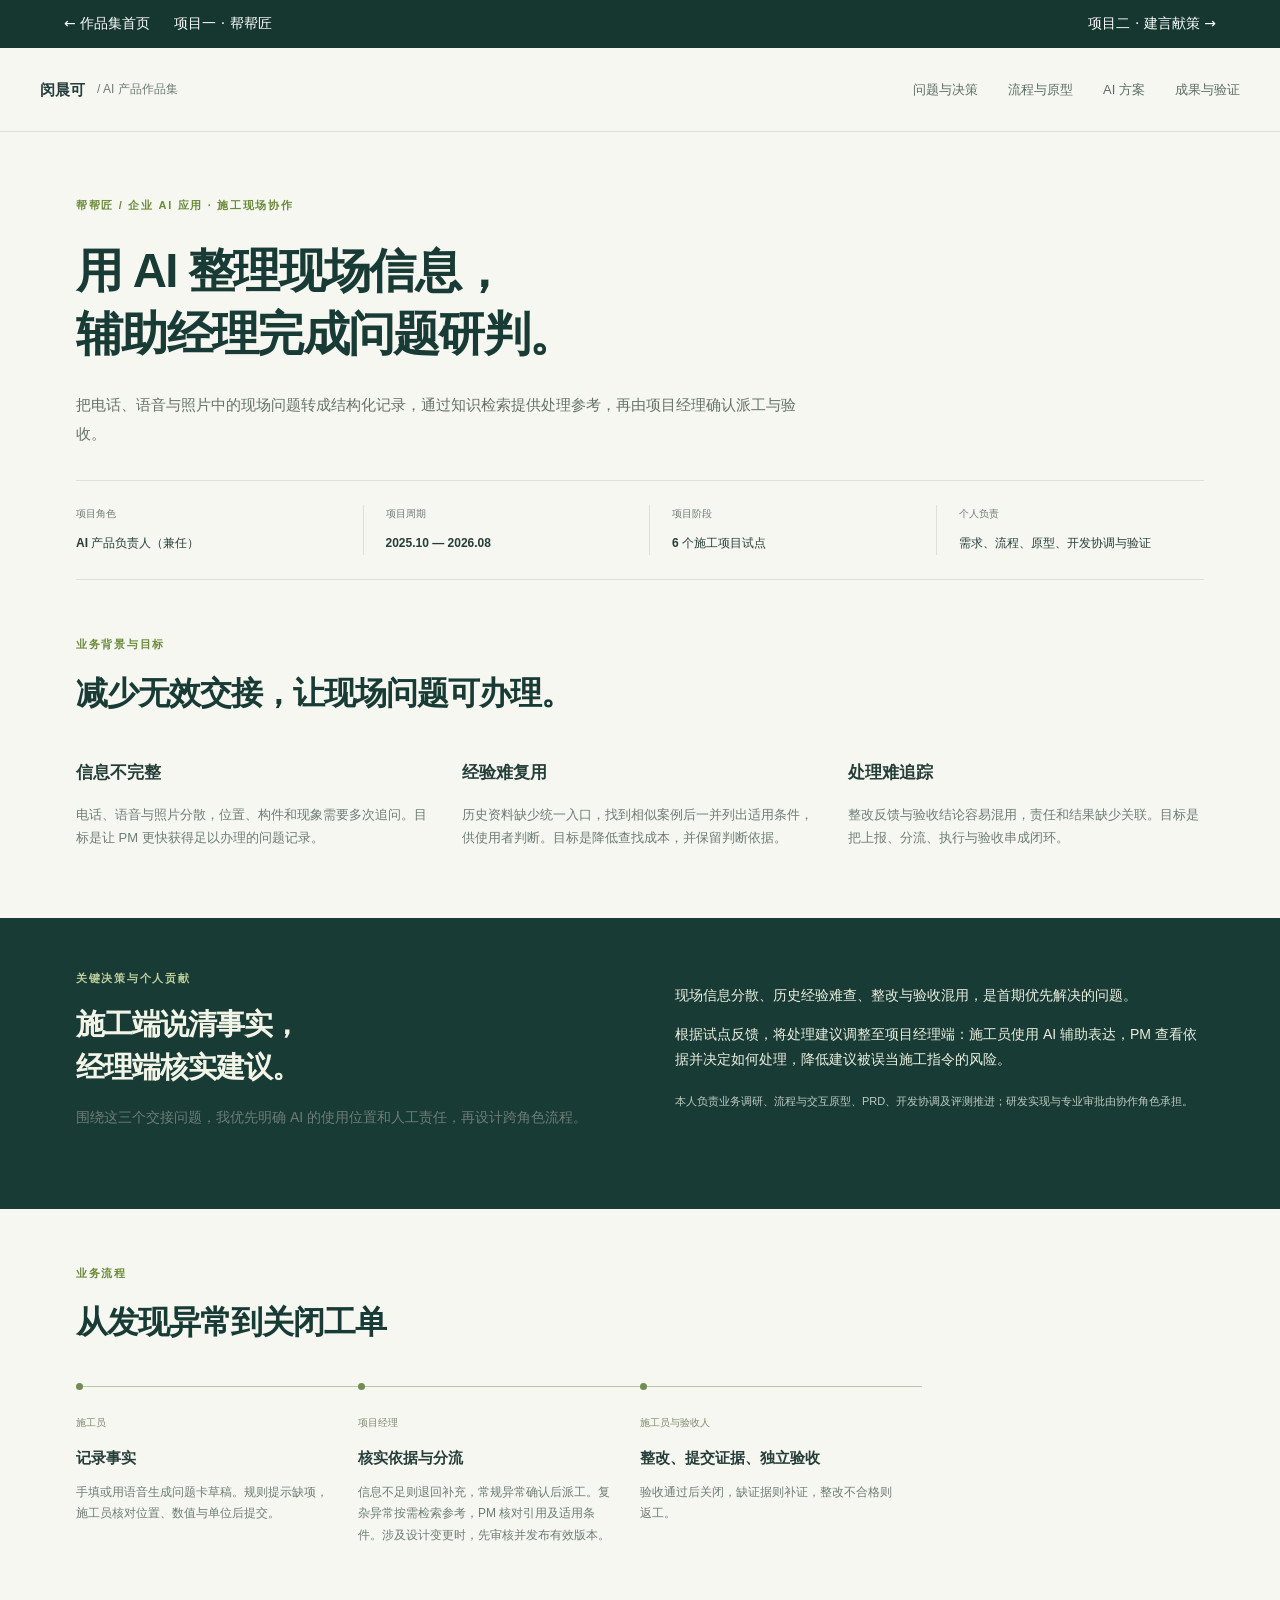
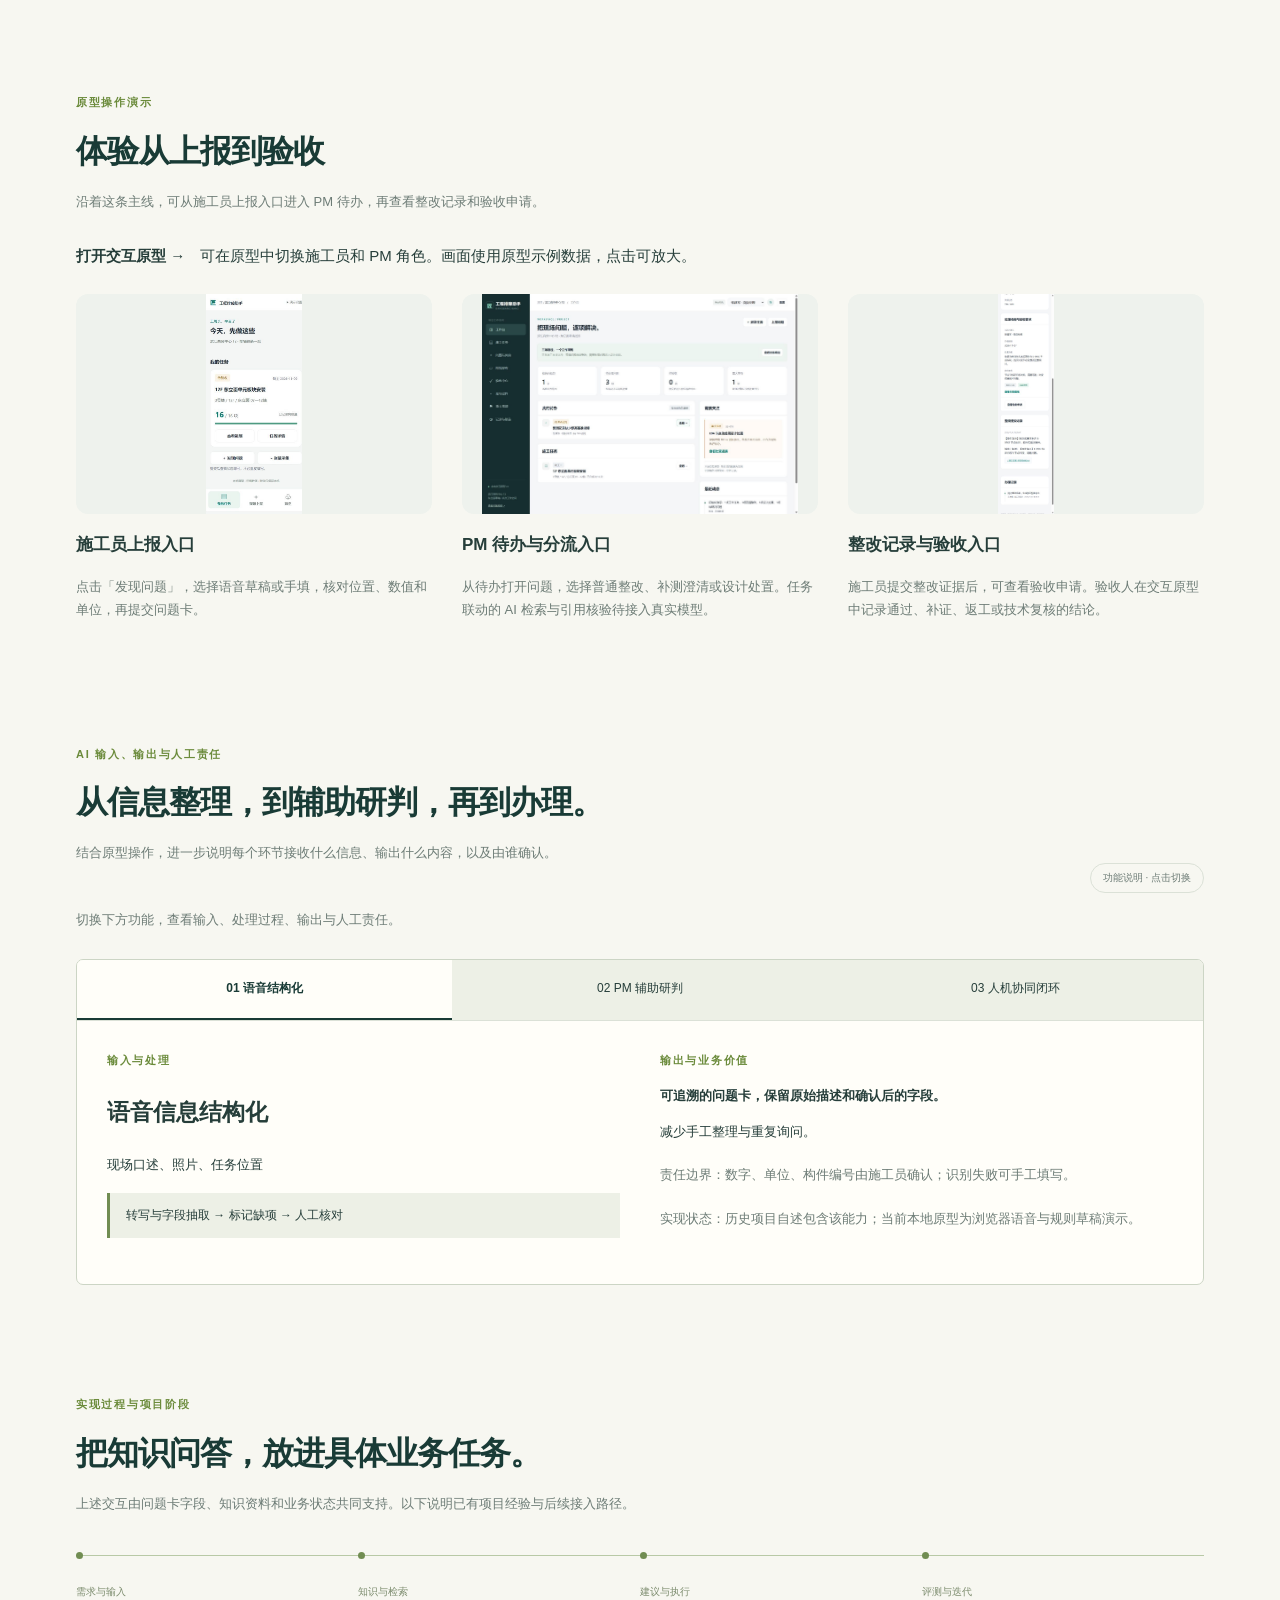
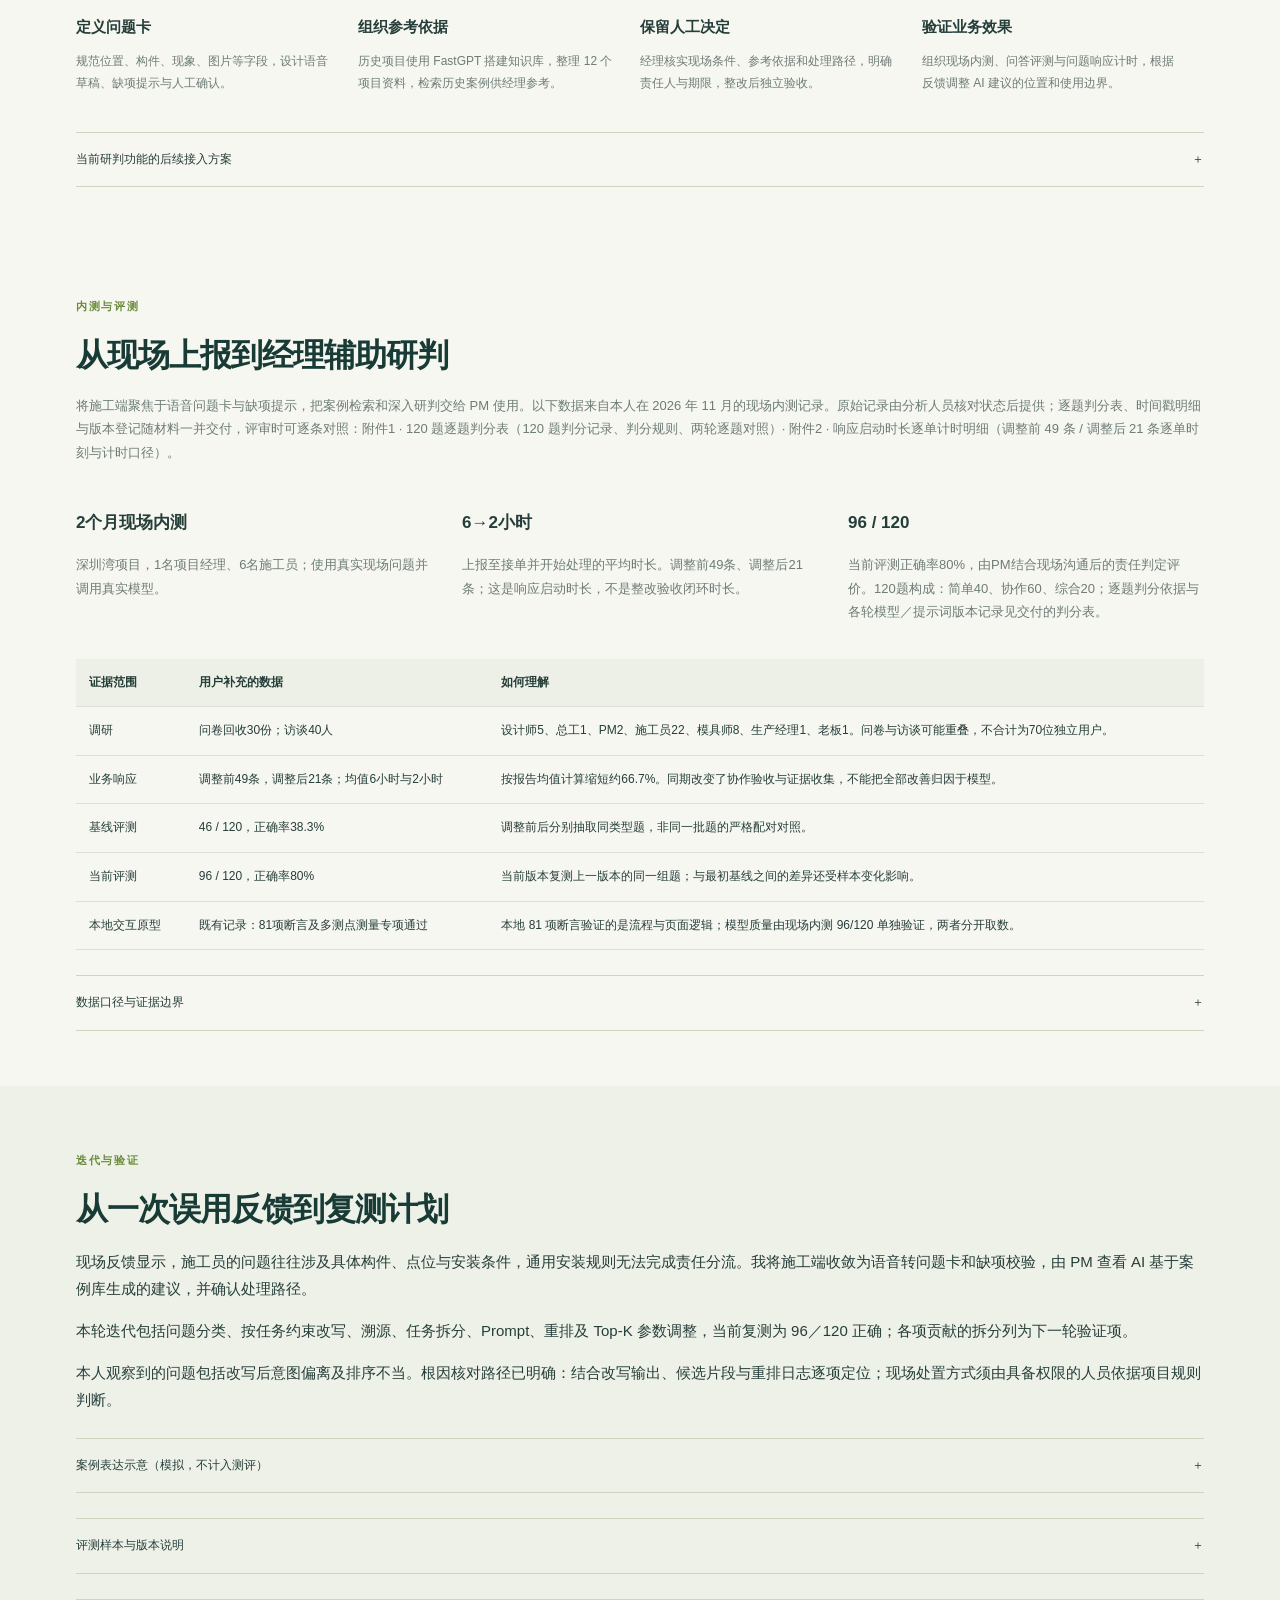
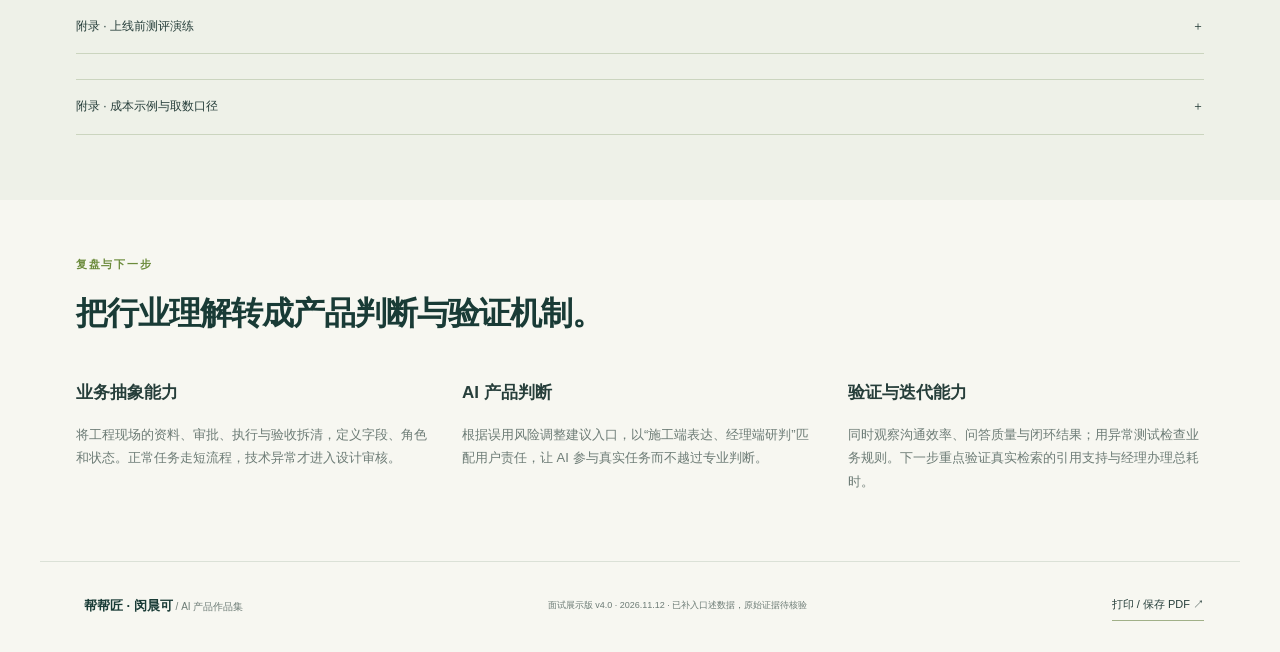
==== commit 7f76002a: "docs: update project-1.html" ====
--- a/project-1.html
+++ b/project-1.html
@@ -11,7 +11,7 @@
 <main><section class="hero wrap"><div class="eyebrow">帮帮匠 / 企业 AI 应用 · 施工现场协作</div><h1><span class="headline">用 AI 整理现场信息，<br>辅助经理完成问题研判。</span></h1><p class="hero-copy">把电话、语音与照片中的现场问题转成结构化记录，通过知识检索提供处理参考，再由项目经理确认派工与验收。</p><div class="project-meta"><div><span>项目角色</span><strong>AI 产品负责人（兼任）</strong></div><div><span>项目周期</span><strong>2025.10 — 2026.08</strong></div><div><span>项目阶段</span><strong>6 个施工项目试点</strong></div><div><span>个人负责</span><strong>需求、流程、原型、开发协调与验证</strong></div></div></section><section class="section wrap" id="problem"><div class="section-label">业务背景与目标</div><h2>减少无效交接，让现场问题可办理。</h2><div class="core-checks"><article><h3>信息不完整</h3><p>电话、语音与照片分散，位置、构件和现象需要多次追问。目标是让 PM 更快获得足以办理的问题记录。</p></article><article><h3>经验难复用</h3><p>历史资料缺少统一入口，找到相似案例后一并列出适用条件，供使用者判断。目标是降低查找成本，并保留判断依据。</p></article><article><h3>处理难追踪</h3><p>整改反馈与验收结论容易混用，责任和结果缺少关联。目标是把上报、分流、执行与验收串成闭环。</p></article></div></section><section class="ownership" id="decision"><div class="wrap ownership-grid"><div><div class="section-label">关键决策与个人贡献</div><h2>施工端说清事实，<br>经理端核实建议。</h2><p class="section-copy">围绕这三个交接问题，我优先明确 AI 的使用位置和人工责任，再设计跨角色流程。</p></div><div><p>现场信息分散、历史经验难查、整改与验收混用，是首期优先解决的问题。</p><p>根据试点反馈，将处理建议调整至项目经理端：施工员使用 AI 辅助表达，PM 查看依据并决定如何处理，降低建议被误当施工指令的风险。</p><small>本人负责业务调研、流程与交互原型、PRD、开发协调及评测推进；研发实现与专业审批由协作角色承担。</small></div></div></section><section class="section wrap" id="workflow" aria-labelledby="workflow-title"><div class="section-label">业务流程</div><h2>从发现异常到关闭工单</h2><ol class="timeline">
 <li><span>施工员</span><h3>记录事实</h3><p>手填或用语音生成问题卡草稿。规则提示缺项，施工员核对位置、数值与单位后提交。</p></li>
 <li><span>项目经理</span><h3>核实依据与分流</h3><p>信息不足则退回补充，常规异常确认后派工。复杂异常按需检索参考，PM 核对引用及适用条件。涉及设计变更时，先审核并发布有效版本。</p></li>
-<li><span>施工员与验收人</span><h3>整改、提交证据、独立验收</h3><p>验收通过后关闭，缺证据则补证，整改不合格则返工。</p></li></ol></section><section class="section wrap" id="prototype-demo"><div class="section-label">原型操作演示</div><h2>体验从上报到验收</h2><p class="section-copy">沿着这条主线，可从施工员上报入口进入 PM 待办，再查看整改记录和验收申请。</p><p><a href="prototype/index.html" target="_blank" rel="noopener"><strong>打开交互原型 →</strong></a>　可在原型中切换施工员和 PM 角色。画面使用原型示例数据，点击可放大。</p><div class="core-checks"><figure style="margin:0"><a href="prototype/worker-mobile-v4.png" target="_blank" rel="noopener"><img src="[data-uri]" alt="施工员上报入口的原型界面" loading="lazy" style="display:block;width:100%;height:220px;object-fit:contain;background:#eef2ed;border-radius:12px"></a><figcaption><h3>施工员上报入口</h3><p>点击「发现问题」，选择语音草稿或手填，核对位置、数值和单位，再提交问题卡。</p></figcaption></figure><figure style="margin:0"><a href="prototype/preview-desktop.png" target="_blank" rel="noopener"><img src="[data-uri]" alt="PM 待办与分流入口的原型界面" loading="lazy" style="display:block;width:100%;height:220px;object-fit:contain;background:#eef2ed;border-radius:12px"></a><figcaption><h3>PM 待办与分流入口</h3><p>从待办打开问题，选择普通整改、补测澄清或设计处置。任务联动的 AI 检索与引用核验待接入真实模型。</p></figcaption></figure><figure style="margin:0"><a href="prototype/demo-worker-rectify.png" target="_blank" rel="noopener"><img src="[data-uri]" alt="整改记录与验收入口的原型界面" loading="lazy" style="display:block;width:100%;height:220px;object-fit:contain;background:#eef2ed;border-radius:12px"></a><figcaption><h3>整改记录与验收入口</h3><p>施工员提交整改证据后，可查看验收申请。验收人在交互原型中记录通过、补证、返工或技术复核的结论。</p></figcaption></figure></div></section><section class="section wrap" id="demo"><span id="ai-review"></span><div class="section-heading"><div><div class="section-label">AI 输入、输出与人工责任</div><h2>从信息整理，到辅助研判，再到办理。</h2><p class="section-copy">结合原型操作，进一步说明每个环节接收什么信息、输出什么内容，以及由谁确认。</p></div><span class="outline-tag">功能说明 · 点击切换</span></div><p class="section-copy">切换下方功能，查看输入、处理过程、输出与人工责任。</p><div class="demo-shell"><div class="step-tabs core-tabs" role="tablist" aria-label="AI 核心功能"><button id="core-tab-0" role="tab" aria-selected="true" aria-controls="core-panel" data-core-tab="0">01 语音结构化</button><button id="core-tab-1" role="tab" aria-selected="false" aria-controls="core-panel" data-core-tab="1" tabindex="-1">02 PM 辅助研判</button><button id="core-tab-2" role="tab" aria-selected="false" aria-controls="core-panel" data-core-tab="2" tabindex="-1">03 人机协同闭环</button></div><div id="core-panel" role="tabpanel" aria-labelledby="core-tab-0"></div></div></section><section class="section wrap" id="implementation"><div class="section-label">实现过程与项目阶段</div><h2>把知识问答，放进具体业务任务。</h2><p class="section-copy">上述交互由问题卡字段、知识资料和业务状态共同支持。以下说明已有项目经验与后续接入路径。</p><ol class="timeline"><li><span>需求与输入</span><h3>定义问题卡</h3><p>规范位置、构件、现象、图片等字段，设计语音草稿、缺项提示与人工确认。</p></li><li><span>知识与检索</span><h3>组织参考依据</h3><p>历史项目使用 FastGPT 搭建知识库，整理 12 个项目资料，检索历史案例供经理参考。</p></li><li><span>建议与执行</span><h3>保留人工决定</h3><p>经理核实现场条件、参考依据和处理路径，明确责任人与期限，整改后独立验收。</p></li><li><span>评测与迭代</span><h3>验证业务效果</h3><p>组织现场内测、问答评测与问题响应计时，根据反馈调整 AI 建议的位置和使用边界。</p></li></ol><details class="evidence"><summary>当前研判功能的后续接入方案 <span>＋</span></summary><div class="evidence-content"><p>异常提交后关联任务、有效图纸和测量表；知识按权限、项目、版本与适用条件过滤，再检索排序。模型输出事实摘要、缺项、分流建议及引用，经理确认后由业务服务生成待办。</p><p>本页原型演示任务联动研判的完整流程；模型效果取自现场内测环境，配置与运行记录随材料一并交付。知识检索无适用结果或模型不可用时转人工，不阻塞上报。现有图纸、测量数据与历史案例的具体内容须来自真实授权资料。</p></div></details></section><section class="section wrap" id="outcomes"><div class="section-label">内测与评测</div><h2>从现场上报到经理辅助研判</h2><p class="section-copy">将施工端聚焦于语音问题卡与缺项提示，把案例检索和深入研判交给 PM 使用。以下数据来自本人在 2026 年 11 月的现场内测记录。原始记录由分析人员核对状态后提供；逐题判分表、时间戳明细与版本登记随材料一并交付，评审时可逐条对照：<a href="附件1_120题逐题判分表.xlsx">附件1 · 120 题逐题判分表</a>（120 题判分记录、判分规则、两轮逐题对照）· <a href="附件2_响应启动时长逐单计时明细.xlsx">附件2 · 响应启动时长逐单计时明细</a>（调整前 49 条 / 调整后 21 条逐单时刻与计时口径）。</p><div class="core-checks"><article><h3>2个月现场内测</h3><p>深圳湾项目，1名项目经理、6名施工员；使用真实现场问题并调用真实模型。</p></article><article><h3>6→2小时</h3><p>上报至接单并开始处理的平均时长。调整前49条、调整后21条；这是响应启动时长，不是整改验收闭环时长。</p></article><article><h3>96 / 120</h3><p>当前评测正确率80%，由PM结合现场沟通后的责任判定评价。120题构成：简单40、协作60、综合20；逐题判分依据与各轮模型／提示词版本记录见交付的判分表。</p></article></div><div class="review-evaluation"><table><thead><tr><th>证据范围</th><th>用户补充的数据</th><th>如何理解</th></tr></thead><tbody><tr><td>调研</td><td>问卷回收30份；访谈40人</td><td>设计师5、总工1、PM2、施工员22、模具师8、生产经理1、老板1。问卷与访谈可能重叠，不合计为70位独立用户。</td></tr><tr><td>业务响应</td><td>调整前49条，调整后21条；均值6小时与2小时</td><td>按报告均值计算缩短约66.7%。同期改变了协作验收与证据收集，不能把全部改善归因于模型。</td></tr><tr><td>基线评测</td><td>46 / 120，正确率38.3%</td><td>调整前后分别抽取同类型题，非同一批题的严格配对对照。</td></tr><tr><td>当前评测</td><td>96 / 120，正确率80%</td><td>当前版本复测上一版本的同一组题；与最初基线之间的差异还受样本变化影响。</td></tr><tr><td>本地交互原型</td><td>既有记录：81项断言及多测点测量专项通过</td><td>本地 81 项断言验证的是流程与页面逻辑；模型质量由现场内测 96/120 单独验证，两者分开取数。</td></tr></tbody></table></div><details class="evidence"><summary>数据口径与证据边界 <span>＋</span></summary><div class="evidence-content"><p>响应计时从施工员上报开始，到派发人员接收并开始实施处理结束。原始记录保存在 JSON 记录中，由分析人员确认状态；时间戳与分类明细的导出格式已确定，将并入统一归档标准，作为后续批次的标准采集方式。</p><p>本版主成果口径已统一为“响应启动时长”：调整前 49 条、调整后 21 条，上报 60→10 分钟、闭环 6→2 小时；评测以 120 题判分表为准。前后样本量不等（49 / 21），本版按各自样本均值比较，不做逐条配对。基线与当前评测的口径已统一为同一批 120 题的判分结果：46/120 → 96/120。</p><p>本版成果只采用口径可追溯的数字：时长指标按调整前 49 条、调整后 21 条的各自均值计算，准确率以 120 题判分表为准。内测的具体日期、同类问题数量与参与人员记录，随现场记录一并交付。</p></div></details></section><section class="validation" id="validation"><div class="wrap"><div class="section-label">迭代与验证</div><h2>从一次误用反馈到复测计划</h2><article id="badcase"><p>现场反馈显示，施工员的问题往往涉及具体构件、点位与安装条件，通用安装规则无法完成责任分流。我将施工端收敛为语音转问题卡和缺项校验，由 PM 查看 AI 基于案例库生成的建议，并确认处理路径。</p><p>本轮迭代包括问题分类、按任务约束改写、溯源、任务拆分、Prompt、重排及 Top-K 参数调整，当前复测为 96／120 正确；各项贡献的拆分列为下一轮验证项。</p><p>本人观察到的问题包括改写后意图偏离及排序不当。根因核对路径已明确：结合改写输出、候选片段与重排日志逐项定位；现场处置方式须由具备权限的人员依据项目规则判断。</p></article><details class="evidence" id="simulated-intent-badcase"><summary>案例表达示意（模拟，不计入测评） <span>＋</span></summary><div class="evidence-content"><h3 style="color:#596579">模拟 Badcase · 产品编号与安装点位不一致</h3><p><strong>以下案例用于说明问题改写与分流设计，为模拟情境，不是历史工单或已验证修复成果，不计入120题评测。</strong></p><p style="color:#596579"><strong>施工员原话（模拟）：</strong>“3号楼12层东立面E04点位，任务单写的是板块MQ-12E-017，现场板块标签是MQ-12E-071。我不知道是拿错板，还是任务单对应关系有问题。现在还没安装，该找谁确认？”</p><p style="color:#596579"><strong>问题卡输入（模拟）：</strong>点位：3号楼／12层／东立面／E04；任务单编号：MQ-12E-017；现场标签：MQ-12E-071；现象：两处编号不一致；安装状态：未安装。附件假设包括任务单截图与标签照片。有效图纸版本、编号映射与构件实际尺寸列入现场核实清单。以上编号和附件均为示例设定。</p><p style="color:#596579"><strong>旧版改写与回答（模拟失败）：</strong>旧版将问题改写为“幕墙板块安装前应检查哪些事项？”，回答“核对编号、检查尺寸、按照安装规范施工”。它把“两个具体编号不一致、需要确定核查责任人”泛化为标准咨询，丢失了点位、编号冲突与分流诉求。</p><p style="color:#596579"><strong>新版结构化与改写（模拟目标）：</strong>问题类别：构件编号与任务点位映射已列入待核实项；已知事实：任务编号017、标签071、E04点位、安装状态待确认；待确认：标签是否清晰、有效图纸版本、发货/领料记录及编号映射。检索问题：“针对上述编号不一致，哪些记录可以核实构件身份与安装点位，应由哪个责任角色先核查？”不得自行判断为尺寸错误、设计错误或构件拿错。</p><p style="color:#596579"><strong>拟定分流标准（待真实PM及项目制度确认）：</strong>先由PM协调该项目负责构件/材料核查的人员，对照任务单、发货或领料记录、构件清单和有效图纸确认对应关系。确认是领料或标识问题时，转相应责任人纠正；若记录相互冲突，或涉及设计尺寸、接口变化，再转设计/技术负责人。核实前不输出“可继续安装、切割或修改构件”的执行授权。</p><p style="color:#596579"><strong>根因假设与复测要求：</strong>假设改写阶段丢失关键实体与任务诉求；需读取真实改写输出、检索候选及重排日志后才能确认根因，不能仅凭最终回答认定排序错误。复测应检查点位与两个编号是否保留、是否正确表达未知项、是否给出有依据的核查路径，并观察正常安装咨询是否退化。此处没有真实修复结果。</p><p style="color:#596579"><strong>待替换证据：</strong>原问题卡与脱敏附件；旧/新版改写和最终输出；模型、Prompt及知识库版本；候选片段与重排日志；PM确认的分流依据；同题及留出集复测记录。不要将此例加入120题样本或正确率统计。</p></div></details><details class="evidence"><summary>评测样本与版本说明 <span>＋</span></summary><div class="evidence-content"><div class="review-evaluation"><table><thead><tr><th>样本维度</th><th>配置</th><th>评价边界</th></tr></thead><tbody><tr><td>题型</td><td>简单40、协作60、综合20，共120题</td><td>按相近难度、场景与任务边界选题；统一Prompt不能单独证明输入事实完整度一致。</td></tr><tr><td>项目来源</td><td>深圳湾现场40%（48题）、其他项目历史记录60%（72题）</td><td>按每组120题与报告占比换算；需与题目ID核对。</td></tr><tr><td>知识库关系</td><td>库内案例40%（48题）、保留测试案例60%（72题）</td><td>与项目来源是不同标签。保留题若参与调参，应标为开发集，另设独立留出集。</td></tr><tr><td>迭代配置</td><td>溯源、意图拆分、Prompt优化、rerank及Top-K 5–7</td><td>记录具体模型、参数、知识库快照与每次运行，避免版本混用。</td></tr><tr><td>业务判定</td><td>PM依据沟通后的现场责任处置判定</td><td>需明确评价的是责任分流还是技术方案；建立逐题参考依据及争议裁决。</td></tr></tbody></table></div><p>下一轮需要单列新修复题、正确转错误题，以及库内和保留案例的分组成绩。旧版60题Benchmark属于此前规划，本轮120题属于用户补充的实际评测陈述，两者不合并。</p></div></details><details class="evidence"><summary>附录 · 上线前测评演练 <span>＋</span></summary><div class="evidence-content"><div class="review-evaluation"><table><thead><tr><th>演练项目</th><th>取数表示例</th><th>阈值与判定</th></tr></thead><tbody><tr><td>语音字段</td><td>加权正确率 91.72%，修改平均 64.7 秒，一次成卡 41.67%，红线错误 1 次。</td><td>正确率和修改耗时达标，一次成卡未达标，红线触发阻断。</td></tr><tr><td>引用与复核</td><td>有效引用率 71.10%，转人工正确率 98.33%，PM 复核中位数 8 分钟。</td><td>有效引用率与复核耗时达标，转人工正确率未达 100%。</td></tr><tr><td>噪声与术语</td><td>字段正确率 82%，修改平均 101.5 秒。</td><td>正确率低于 85%，修改耗时低于 120 秒。</td></tr><tr><td>旧版图纸检索</td><td>有效引用率 73.75%，正确转人工率 97.5%。</td><td>引用达标，转人工未达 100%。</td></tr><tr><td>弱网与重复提交</td><td>提交成功率 97.5%，P95 7.5 秒，重复建单 1 次。</td><td>成功率未达 99%，P95 达标，重复建单触发阻断。</td></tr></tbody></table></div><p>取数表使用构造样本与注入缺陷。三场景共 120 条示例明细，对应每题 2 次。原始批次页登记 3 次且日期为 11 月 12–13 日，均须核对后才能作为真实批次信息。示例台账 40 条，其中 7 条未闭环阻断缺陷。S029 红线漏判触发阻断，S007 在示例台账标为复测通过。</p><p style="color:#596579">证据完善项：真实批次日期、版本、环境与次数、故障原始日志、复测结果及放行签认</p></div></details><details class="evidence"><summary>附录 · 成本示例与取数口径 <span>＋</span></summary><div class="evidence-content"><div class="review-evaluation"><table><thead><tr><th>示例组</th><th>覆盖工单</th><th>总成本</th><th>折算成本</th></tr></thead><tbody><tr><td>语音草稿</td><td>60</td><td>¥1,065.32</td><td>¥17.76／单</td></tr><tr><td>AI 检索＋PM 复核</td><td>60</td><td>¥2,931.79</td><td>¥48.86／单</td></tr><tr><td>纯人工基线</td><td>60</td><td>¥3,132.00</td><td>¥52.20／单</td></tr></tbody></table></div><p>折算值演示如何计入调用、人工与返工。三组覆盖的处理环节有差异，实际节省需用同类工单对比相同的端到端任务。知识库维护单独核算。</p><p style="color:#596579">证据完善项：真实调用账单、分角色操作工时与费率、合格数及返工记录</p></div></details></div></section><section class="section wrap" id="reflection"><div class="section-label">复盘与下一步</div><h2>把行业理解转成产品判断与验证机制。</h2><div class="core-checks"><article><h3>业务抽象能力</h3><p>将工程现场的资料、审批、执行与验收拆清，定义字段、角色和状态。正常任务走短流程，技术异常才进入设计审核。</p></article><article><h3>AI 产品判断</h3><p>根据误用风险调整建议入口，以“施工端表达、经理端研判”匹配用户责任，让 AI 参与真实任务而不越过专业判断。</p></article><article><h3>验证与迭代能力</h3><p>同时观察沟通效率、问答质量与闭环结果；用异常测试检查业务规则。下一步重点验证真实检索的引用支持与经理办理总耗时。</p></article></div></section></main><footer class="wrap"><div class="footer-brand"><b>帮帮匠 · 闵晨可</b><span> / AI 产品作品集</span></div><p>面试展示版 v4.0 · 2026.11.12 · 已补入口述数据，原始证据待核验</p><button onclick="window.print()" class="print-button">打印 / 保存 PDF ↗</button></footer><script>const aiFunctions = [
+<li><span>施工员与验收人</span><h3>整改、提交证据、独立验收</h3><p>验收通过后关闭，缺证据则补证，整改不合格则返工。</p></li></ol></section><section class="section wrap" id="prototype-demo"><div class="section-label">原型操作演示</div><h2>体验从上报到验收</h2><p class="section-copy">沿着这条主线，可从施工员上报入口进入 PM 待办，再查看整改记录和验收申请。</p><p><a href="prototype/index.html" target="_blank" rel="noopener"><strong>打开交互原型 →</strong></a>　可在原型中切换施工员和 PM 角色。画面使用原型示例数据，点击可放大。</p><div class="core-checks"><figure style="margin:0"><a href="prototype/worker-mobile-v4.png" target="_blank" rel="noopener"><img src="[data-uri]" alt="施工员上报入口的原型界面" loading="lazy" style="display:block;width:100%;height:220px;object-fit:contain;background:#eef2ed;border-radius:12px"></a><figcaption><h3>施工员上报入口</h3><p>点击「发现问题」，选择语音草稿或手填，核对位置、数值和单位，再提交问题卡。</p></figcaption></figure><figure style="margin:0"><a href="prototype/preview-desktop.png" target="_blank" rel="noopener"><img src="[data-uri]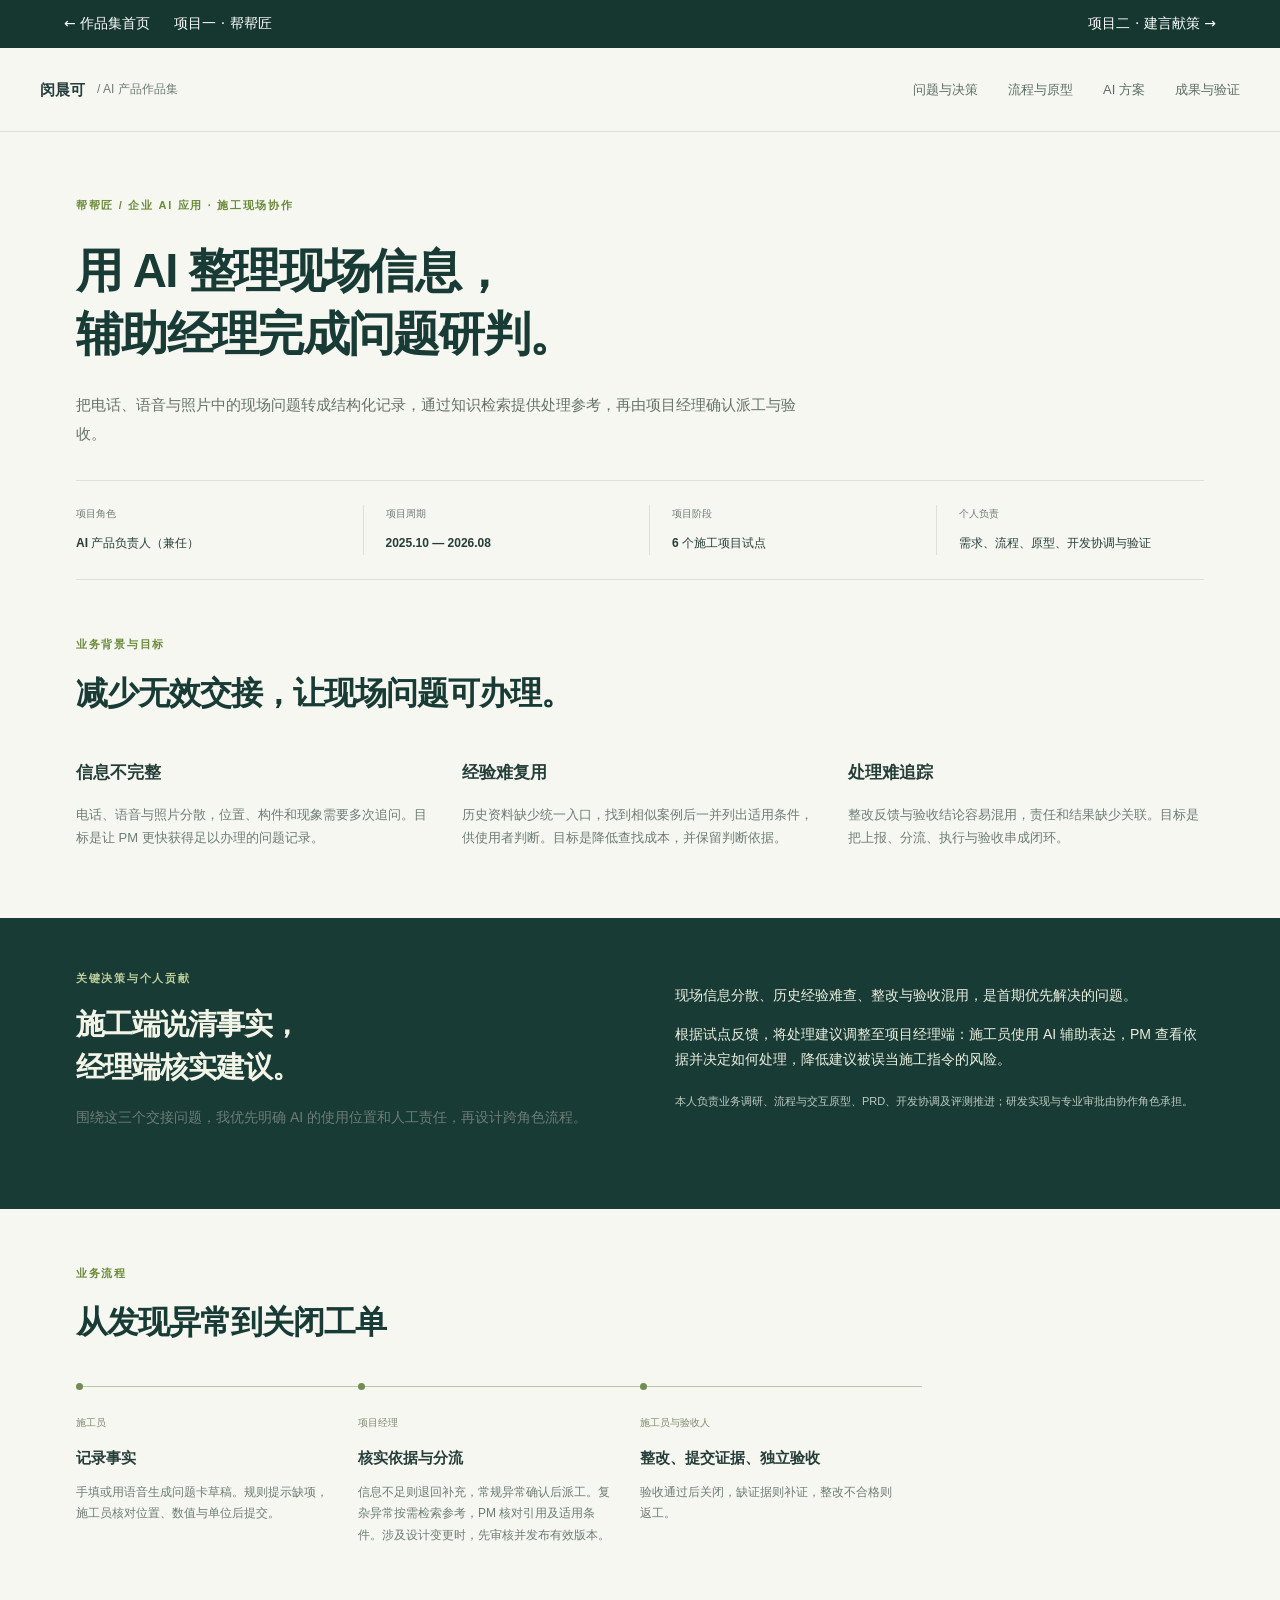
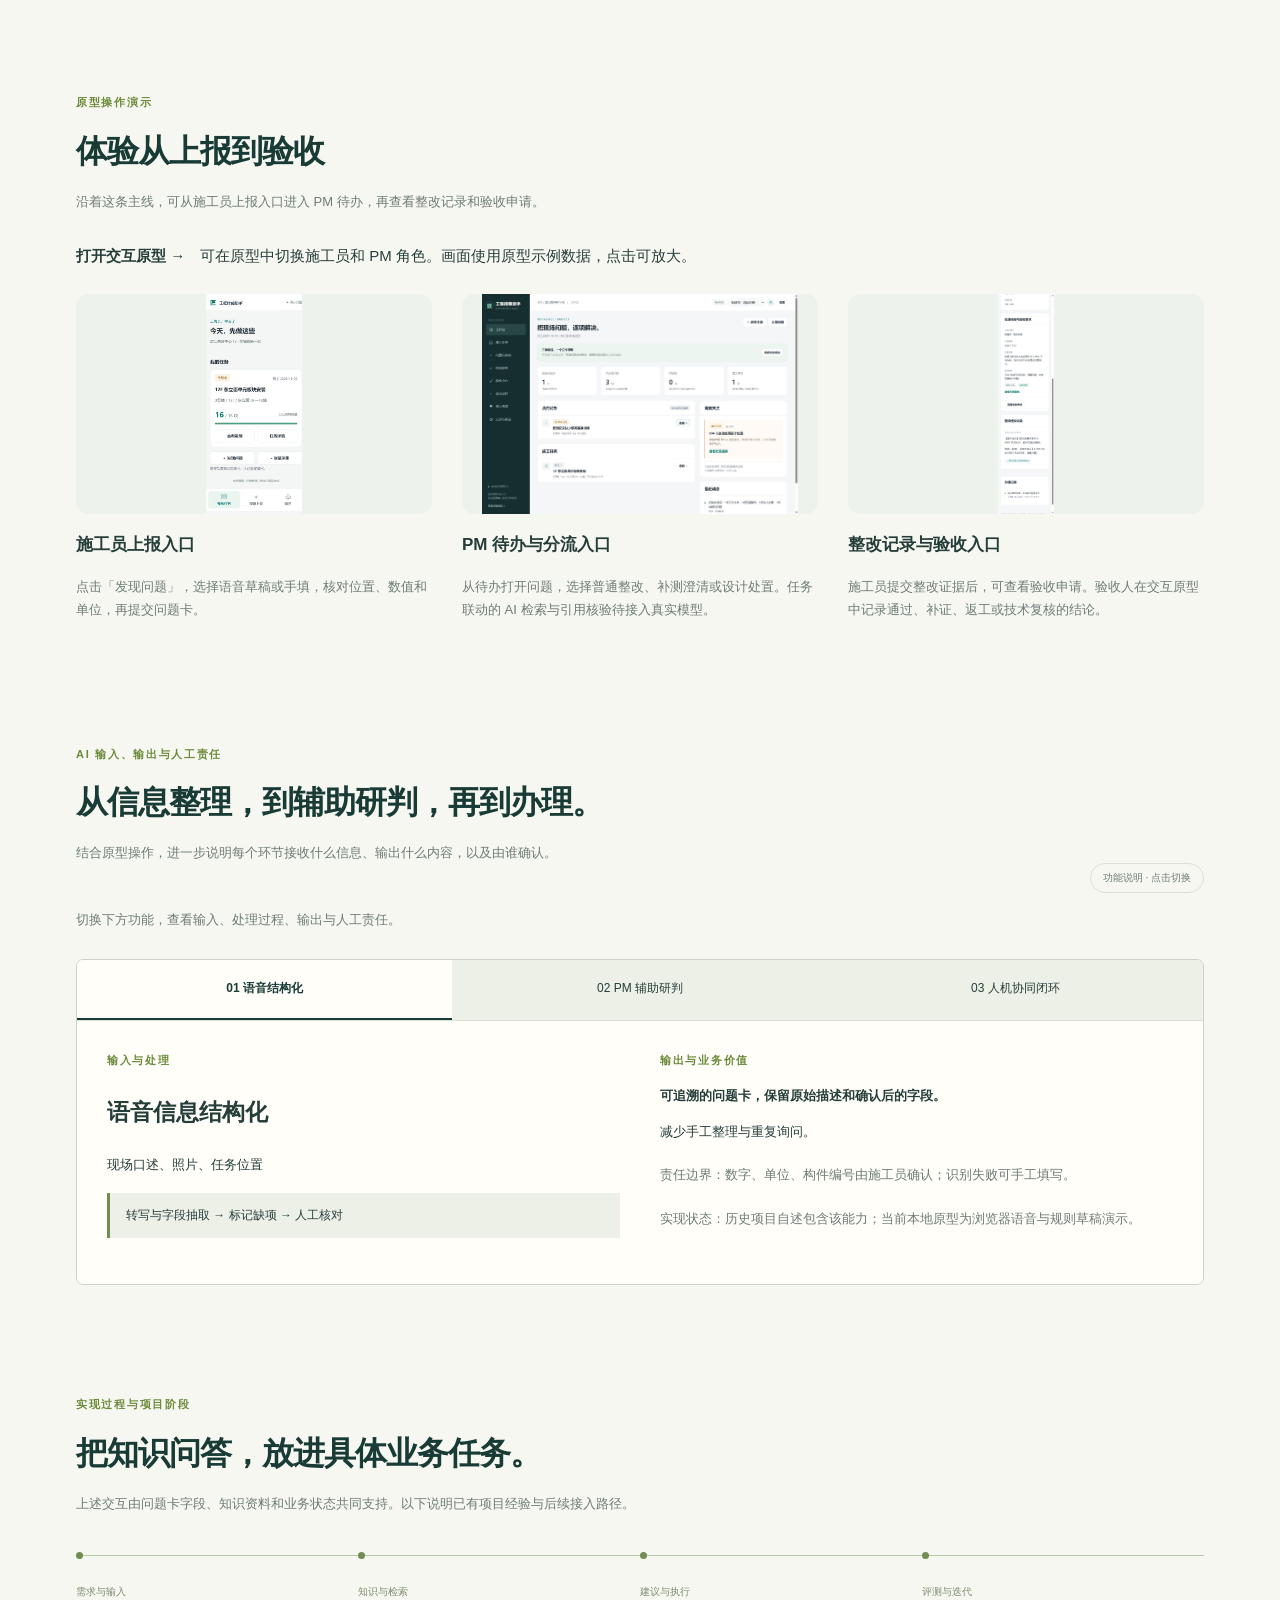
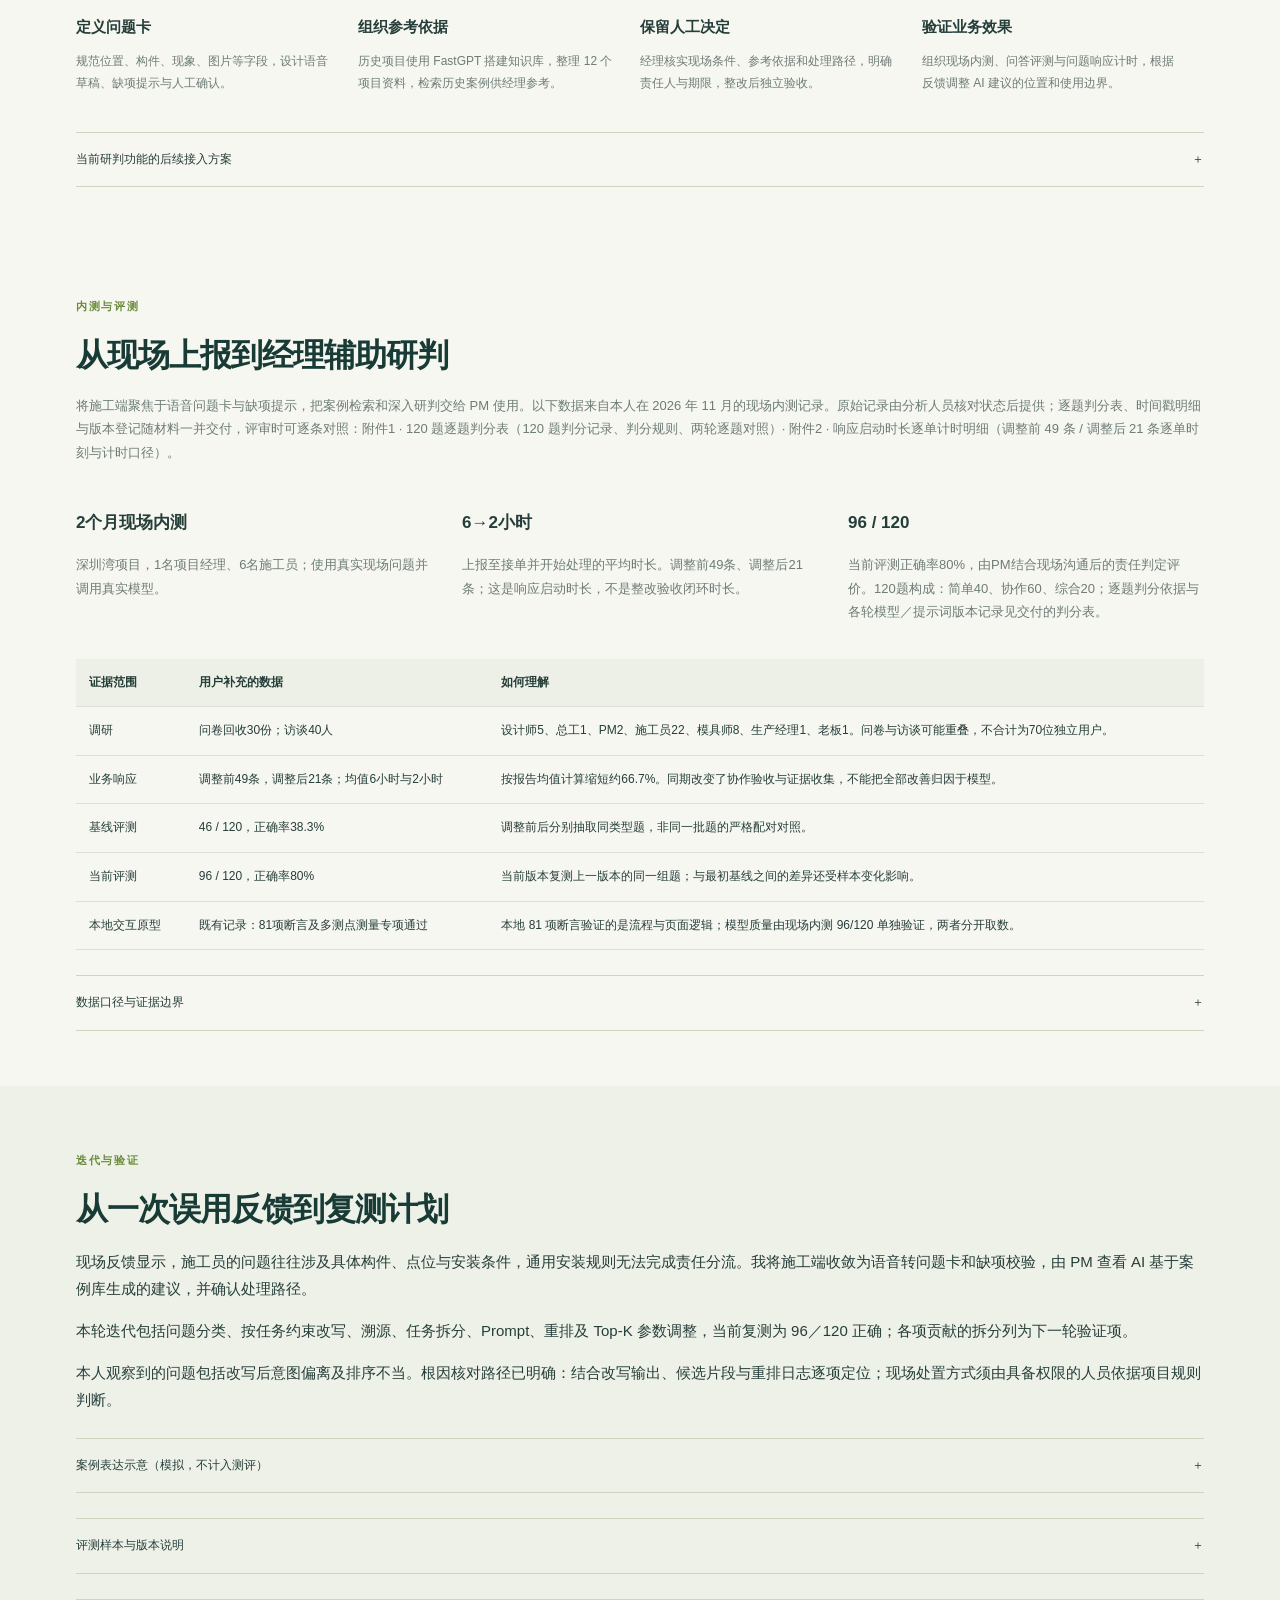
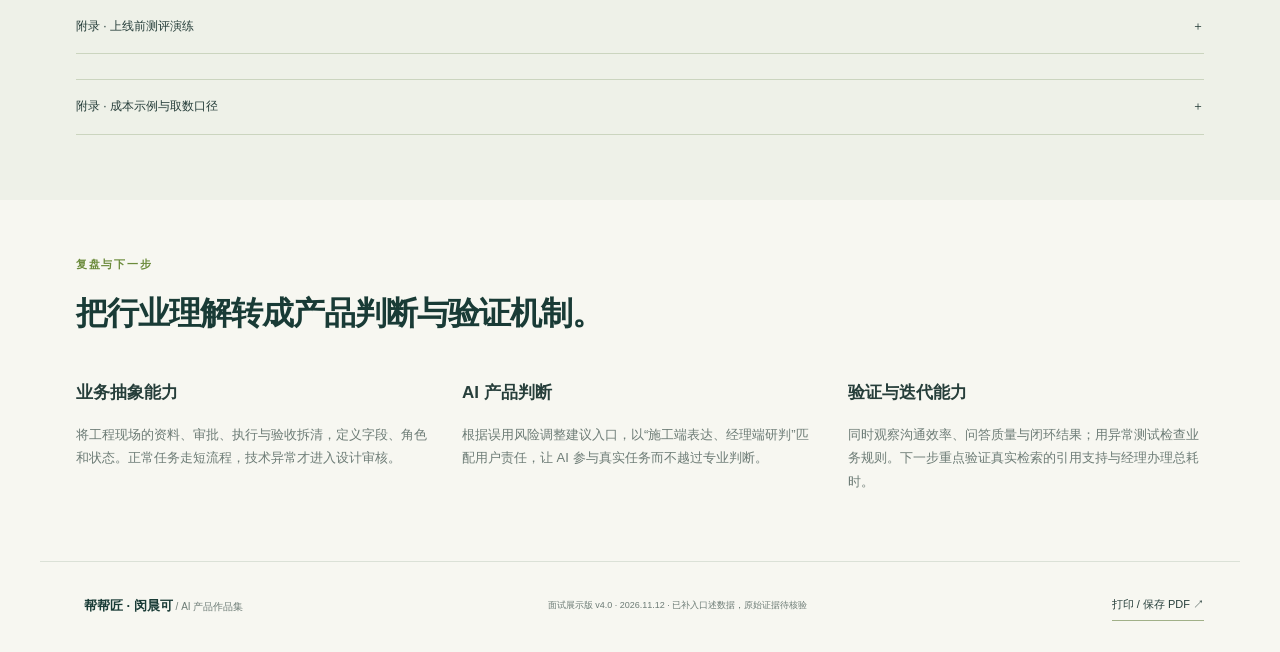
==== commit 48fc716f: "docs: update project-1.html" ====
--- a/project-1.html
+++ b/project-1.html
@@ -11,7 +11,7 @@
 <main><section class="hero wrap"><div class="eyebrow">帮帮匠 / 企业 AI 应用 · 施工现场协作</div><h1><span class="headline">用 AI 整理现场信息，<br>辅助经理完成问题研判。</span></h1><p class="hero-copy">把电话、语音与照片中的现场问题转成结构化记录，通过知识检索提供处理参考，再由项目经理确认派工与验收。</p><div class="project-meta"><div><span>项目角色</span><strong>AI 产品负责人（兼任）</strong></div><div><span>项目周期</span><strong>2025.10 — 2026.08</strong></div><div><span>项目阶段</span><strong>6 个施工项目试点</strong></div><div><span>个人负责</span><strong>需求、流程、原型、开发协调与验证</strong></div></div></section><section class="section wrap" id="problem"><div class="section-label">业务背景与目标</div><h2>减少无效交接，让现场问题可办理。</h2><div class="core-checks"><article><h3>信息不完整</h3><p>电话、语音与照片分散，位置、构件和现象需要多次追问。目标是让 PM 更快获得足以办理的问题记录。</p></article><article><h3>经验难复用</h3><p>历史资料缺少统一入口，找到相似案例后一并列出适用条件，供使用者判断。目标是降低查找成本，并保留判断依据。</p></article><article><h3>处理难追踪</h3><p>整改反馈与验收结论容易混用，责任和结果缺少关联。目标是把上报、分流、执行与验收串成闭环。</p></article></div></section><section class="ownership" id="decision"><div class="wrap ownership-grid"><div><div class="section-label">关键决策与个人贡献</div><h2>施工端说清事实，<br>经理端核实建议。</h2><p class="section-copy">围绕这三个交接问题，我优先明确 AI 的使用位置和人工责任，再设计跨角色流程。</p></div><div><p>现场信息分散、历史经验难查、整改与验收混用，是首期优先解决的问题。</p><p>根据试点反馈，将处理建议调整至项目经理端：施工员使用 AI 辅助表达，PM 查看依据并决定如何处理，降低建议被误当施工指令的风险。</p><small>本人负责业务调研、流程与交互原型、PRD、开发协调及评测推进；研发实现与专业审批由协作角色承担。</small></div></div></section><section class="section wrap" id="workflow" aria-labelledby="workflow-title"><div class="section-label">业务流程</div><h2>从发现异常到关闭工单</h2><ol class="timeline">
 <li><span>施工员</span><h3>记录事实</h3><p>手填或用语音生成问题卡草稿。规则提示缺项，施工员核对位置、数值与单位后提交。</p></li>
 <li><span>项目经理</span><h3>核实依据与分流</h3><p>信息不足则退回补充，常规异常确认后派工。复杂异常按需检索参考，PM 核对引用及适用条件。涉及设计变更时，先审核并发布有效版本。</p></li>
-<li><span>施工员与验收人</span><h3>整改、提交证据、独立验收</h3><p>验收通过后关闭，缺证据则补证，整改不合格则返工。</p></li></ol></section><section class="section wrap" id="prototype-demo"><div class="section-label">原型操作演示</div><h2>体验从上报到验收</h2><p class="section-copy">沿着这条主线，可从施工员上报入口进入 PM 待办，再查看整改记录和验收申请。</p><p><a href="prototype/index.html" target="_blank" rel="noopener"><strong>打开交互原型 →</strong></a>　可在原型中切换施工员和 PM 角色。画面使用原型示例数据，点击可放大。</p><div class="core-checks"><figure style="margin:0"><a href="prototype/worker-mobile-v4.png" target="_blank" rel="noopener"><img src="[data-uri]" alt="施工员上报入口的原型界面" loading="lazy" style="display:block;width:100%;height:220px;object-fit:contain;background:#eef2ed;border-radius:12px"></a><figcaption><h3>施工员上报入口</h3><p>点击「发现问题」，选择语音草稿或手填，核对位置、数值和单位，再提交问题卡。</p></figcaption></figure><figure style="margin:0"><a href="prototype/preview-desktop.png" target="_blank" rel="noopener"><img src="[data-uri]" alt="PM 待办与分流入口的原型界面" loading="lazy" style="display:block;width:100%;height:220px;object-fit:contain;background:#eef2ed;border-radius:12px"></a><figcaption><h3>PM 待办与分流入口</h3><p>从待办打开问题，选择普通整改、补测澄清或设计处置。任务联动的 AI 检索与引用核验待接入真实模型。</p></figcaption></figure><figure style="margin:0"><a href="prototype/demo-worker-rectify.png" target="_blank" rel="noopener"><img src="[data-uri]" alt="整改记录与验收入口的原型界面" loading="lazy" style="display:block;width:100%;height:220px;object-fit:contain;background:#eef2ed;border-radius:12px"></a><figcaption><h3>整改记录与验收入口</h3><p>施工员提交整改证据后，可查看验收申请。验收人在交互原型中记录通过、补证、返工或技术复核的结论。</p></figcaption></figure></div></section><section class="section wrap" id="demo"><span id="ai-review"></span><div class="section-heading"><div><div class="section-label">AI 输入、输出与人工责任</div><h2>从信息整理，到辅助研判，再到办理。</h2><p class="section-copy">结合原型操作，进一步说明每个环节接收什么信息、输出什么内容，以及由谁确认。</p></div><span class="outline-tag">功能说明 · 点击切换</span></div><p class="section-copy">切换下方功能，查看输入、处理过程、输出与人工责任。</p><div class="demo-shell"><div class="step-tabs core-tabs" role="tablist" aria-label="AI 核心功能"><button id="core-tab-0" role="tab" aria-selected="true" aria-controls="core-panel" data-core-tab="0">01 语音结构化</button><button id="core-tab-1" role="tab" aria-selected="false" aria-controls="core-panel" data-core-tab="1" tabindex="-1">02 PM 辅助研判</button><button id="core-tab-2" role="tab" aria-selected="false" aria-controls="core-panel" data-core-tab="2" tabindex="-1">03 人机协同闭环</button></div><div id="core-panel" role="tabpanel" aria-labelledby="core-tab-0"></div></div></section><section class="section wrap" id="implementation"><div class="section-label">实现过程与项目阶段</div><h2>把知识问答，放进具体业务任务。</h2><p class="section-copy">上述交互由问题卡字段、知识资料和业务状态共同支持。以下说明已有项目经验与后续接入路径。</p><ol class="timeline"><li><span>需求与输入</span><h3>定义问题卡</h3><p>规范位置、构件、现象、图片等字段，设计语音草稿、缺项提示与人工确认。</p></li><li><span>知识与检索</span><h3>组织参考依据</h3><p>历史项目使用 FastGPT 搭建知识库，整理 12 个项目资料，检索历史案例供经理参考。</p></li><li><span>建议与执行</span><h3>保留人工决定</h3><p>经理核实现场条件、参考依据和处理路径，明确责任人与期限，整改后独立验收。</p></li><li><span>评测与迭代</span><h3>验证业务效果</h3><p>组织现场内测、问答评测与问题响应计时，根据反馈调整 AI 建议的位置和使用边界。</p></li></ol><details class="evidence"><summary>当前研判功能的后续接入方案 <span>＋</span></summary><div class="evidence-content"><p>异常提交后关联任务、有效图纸和测量表；知识按权限、项目、版本与适用条件过滤，再检索排序。模型输出事实摘要、缺项、分流建议及引用，经理确认后由业务服务生成待办。</p><p>本页原型演示任务联动研判的完整流程；模型效果取自现场内测环境，配置与运行记录随材料一并交付。知识检索无适用结果或模型不可用时转人工，不阻塞上报。现有图纸、测量数据与历史案例的具体内容须来自真实授权资料。</p></div></details></section><section class="section wrap" id="outcomes"><div class="section-label">内测与评测</div><h2>从现场上报到经理辅助研判</h2><p class="section-copy">将施工端聚焦于语音问题卡与缺项提示，把案例检索和深入研判交给 PM 使用。以下数据来自本人在 2026 年 11 月的现场内测记录。原始记录由分析人员核对状态后提供；逐题判分表、时间戳明细与版本登记随材料一并交付，评审时可逐条对照：<a href="附件1_120题逐题判分表.xlsx">附件1 · 120 题逐题判分表</a>（120 题判分记录、判分规则、两轮逐题对照）· <a href="附件2_响应启动时长逐单计时明细.xlsx">附件2 · 响应启动时长逐单计时明细</a>（调整前 49 条 / 调整后 21 条逐单时刻与计时口径）。</p><div class="core-checks"><article><h3>2个月现场内测</h3><p>深圳湾项目，1名项目经理、6名施工员；使用真实现场问题并调用真实模型。</p></article><article><h3>6→2小时</h3><p>上报至接单并开始处理的平均时长。调整前49条、调整后21条；这是响应启动时长，不是整改验收闭环时长。</p></article><article><h3>96 / 120</h3><p>当前评测正确率80%，由PM结合现场沟通后的责任判定评价。120题构成：简单40、协作60、综合20；逐题判分依据与各轮模型／提示词版本记录见交付的判分表。</p></article></div><div class="review-evaluation"><table><thead><tr><th>证据范围</th><th>用户补充的数据</th><th>如何理解</th></tr></thead><tbody><tr><td>调研</td><td>问卷回收30份；访谈40人</td><td>设计师5、总工1、PM2、施工员22、模具师8、生产经理1、老板1。问卷与访谈可能重叠，不合计为70位独立用户。</td></tr><tr><td>业务响应</td><td>调整前49条，调整后21条；均值6小时与2小时</td><td>按报告均值计算缩短约66.7%。同期改变了协作验收与证据收集，不能把全部改善归因于模型。</td></tr><tr><td>基线评测</td><td>46 / 120，正确率38.3%</td><td>调整前后分别抽取同类型题，非同一批题的严格配对对照。</td></tr><tr><td>当前评测</td><td>96 / 120，正确率80%</td><td>当前版本复测上一版本的同一组题；与最初基线之间的差异还受样本变化影响。</td></tr><tr><td>本地交互原型</td><td>既有记录：81项断言及多测点测量专项通过</td><td>本地 81 项断言验证的是流程与页面逻辑；模型质量由现场内测 96/120 单独验证，两者分开取数。</td></tr></tbody></table></div><details class="evidence"><summary>数据口径与证据边界 <span>＋</span></summary><div class="evidence-content"><p>响应计时从施工员上报开始，到派发人员接收并开始实施处理结束。原始记录保存在 JSON 记录中，由分析人员确认状态；时间戳与分类明细的导出格式已确定，将并入统一归档标准，作为后续批次的标准采集方式。</p><p>本版主成果口径已统一为“响应启动时长”：调整前 49 条、调整后 21 条，上报 60→10 分钟、闭环 6→2 小时；评测以 120 题判分表为准。前后样本量不等（49 / 21），本版按各自样本均值比较，不做逐条配对。基线与当前评测的口径已统一为同一批 120 题的判分结果：46/120 → 96/120。</p><p>本版成果只采用口径可追溯的数字：时长指标按调整前 49 条、调整后 21 条的各自均值计算，准确率以 120 题判分表为准。内测的具体日期、同类问题数量与参与人员记录，随现场记录一并交付。</p></div></details></section><section class="validation" id="validation"><div class="wrap"><div class="section-label">迭代与验证</div><h2>从一次误用反馈到复测计划</h2><article id="badcase"><p>现场反馈显示，施工员的问题往往涉及具体构件、点位与安装条件，通用安装规则无法完成责任分流。我将施工端收敛为语音转问题卡和缺项校验，由 PM 查看 AI 基于案例库生成的建议，并确认处理路径。</p><p>本轮迭代包括问题分类、按任务约束改写、溯源、任务拆分、Prompt、重排及 Top-K 参数调整，当前复测为 96／120 正确；各项贡献的拆分列为下一轮验证项。</p><p>本人观察到的问题包括改写后意图偏离及排序不当。根因核对路径已明确：结合改写输出、候选片段与重排日志逐项定位；现场处置方式须由具备权限的人员依据项目规则判断。</p></article><details class="evidence" id="simulated-intent-badcase"><summary>案例表达示意（模拟，不计入测评） <span>＋</span></summary><div class="evidence-content"><h3 style="color:#596579">模拟 Badcase · 产品编号与安装点位不一致</h3><p><strong>以下案例用于说明问题改写与分流设计，为模拟情境，不是历史工单或已验证修复成果，不计入120题评测。</strong></p><p style="color:#596579"><strong>施工员原话（模拟）：</strong>“3号楼12层东立面E04点位，任务单写的是板块MQ-12E-017，现场板块标签是MQ-12E-071。我不知道是拿错板，还是任务单对应关系有问题。现在还没安装，该找谁确认？”</p><p style="color:#596579"><strong>问题卡输入（模拟）：</strong>点位：3号楼／12层／东立面／E04；任务单编号：MQ-12E-017；现场标签：MQ-12E-071；现象：两处编号不一致；安装状态：未安装。附件假设包括任务单截图与标签照片。有效图纸版本、编号映射与构件实际尺寸列入现场核实清单。以上编号和附件均为示例设定。</p><p style="color:#596579"><strong>旧版改写与回答（模拟失败）：</strong>旧版将问题改写为“幕墙板块安装前应检查哪些事项？”，回答“核对编号、检查尺寸、按照安装规范施工”。它把“两个具体编号不一致、需要确定核查责任人”泛化为标准咨询，丢失了点位、编号冲突与分流诉求。</p><p style="color:#596579"><strong>新版结构化与改写（模拟目标）：</strong>问题类别：构件编号与任务点位映射已列入待核实项；已知事实：任务编号017、标签071、E04点位、安装状态待确认；待确认：标签是否清晰、有效图纸版本、发货/领料记录及编号映射。检索问题：“针对上述编号不一致，哪些记录可以核实构件身份与安装点位，应由哪个责任角色先核查？”不得自行判断为尺寸错误、设计错误或构件拿错。</p><p style="color:#596579"><strong>拟定分流标准（待真实PM及项目制度确认）：</strong>先由PM协调该项目负责构件/材料核查的人员，对照任务单、发货或领料记录、构件清单和有效图纸确认对应关系。确认是领料或标识问题时，转相应责任人纠正；若记录相互冲突，或涉及设计尺寸、接口变化，再转设计/技术负责人。核实前不输出“可继续安装、切割或修改构件”的执行授权。</p><p style="color:#596579"><strong>根因假设与复测要求：</strong>假设改写阶段丢失关键实体与任务诉求；需读取真实改写输出、检索候选及重排日志后才能确认根因，不能仅凭最终回答认定排序错误。复测应检查点位与两个编号是否保留、是否正确表达未知项、是否给出有依据的核查路径，并观察正常安装咨询是否退化。此处没有真实修复结果。</p><p style="color:#596579"><strong>待替换证据：</strong>原问题卡与脱敏附件；旧/新版改写和最终输出；模型、Prompt及知识库版本；候选片段与重排日志；PM确认的分流依据；同题及留出集复测记录。不要将此例加入120题样本或正确率统计。</p></div></details><details class="evidence"><summary>评测样本与版本说明 <span>＋</span></summary><div class="evidence-content"><div class="review-evaluation"><table><thead><tr><th>样本维度</th><th>配置</th><th>评价边界</th></tr></thead><tbody><tr><td>题型</td><td>简单40、协作60、综合20，共120题</td><td>按相近难度、场景与任务边界选题；统一Prompt不能单独证明输入事实完整度一致。</td></tr><tr><td>项目来源</td><td>深圳湾现场40%（48题）、其他项目历史记录60%（72题）</td><td>按每组120题与报告占比换算；需与题目ID核对。</td></tr><tr><td>知识库关系</td><td>库内案例40%（48题）、保留测试案例60%（72题）</td><td>与项目来源是不同标签。保留题若参与调参，应标为开发集，另设独立留出集。</td></tr><tr><td>迭代配置</td><td>溯源、意图拆分、Prompt优化、rerank及Top-K 5–7</td><td>记录具体模型、参数、知识库快照与每次运行，避免版本混用。</td></tr><tr><td>业务判定</td><td>PM依据沟通后的现场责任处置判定</td><td>需明确评价的是责任分流还是技术方案；建立逐题参考依据及争议裁决。</td></tr></tbody></table></div><p>下一轮需要单列新修复题、正确转错误题，以及库内和保留案例的分组成绩。旧版60题Benchmark属于此前规划，本轮120题属于用户补充的实际评测陈述，两者不合并。</p></div></details><details class="evidence"><summary>附录 · 上线前测评演练 <span>＋</span></summary><div class="evidence-content"><div class="review-evaluation"><table><thead><tr><th>演练项目</th><th>取数表示例</th><th>阈值与判定</th></tr></thead><tbody><tr><td>语音字段</td><td>加权正确率 91.72%，修改平均 64.7 秒，一次成卡 41.67%，红线错误 1 次。</td><td>正确率和修改耗时达标，一次成卡未达标，红线触发阻断。</td></tr><tr><td>引用与复核</td><td>有效引用率 71.10%，转人工正确率 98.33%，PM 复核中位数 8 分钟。</td><td>有效引用率与复核耗时达标，转人工正确率未达 100%。</td></tr><tr><td>噪声与术语</td><td>字段正确率 82%，修改平均 101.5 秒。</td><td>正确率低于 85%，修改耗时低于 120 秒。</td></tr><tr><td>旧版图纸检索</td><td>有效引用率 73.75%，正确转人工率 97.5%。</td><td>引用达标，转人工未达 100%。</td></tr><tr><td>弱网与重复提交</td><td>提交成功率 97.5%，P95 7.5 秒，重复建单 1 次。</td><td>成功率未达 99%，P95 达标，重复建单触发阻断。</td></tr></tbody></table></div><p>取数表使用构造样本与注入缺陷。三场景共 120 条示例明细，对应每题 2 次。原始批次页登记 3 次且日期为 11 月 12–13 日，均须核对后才能作为真实批次信息。示例台账 40 条，其中 7 条未闭环阻断缺陷。S029 红线漏判触发阻断，S007 在示例台账标为复测通过。</p><p style="color:#596579">证据完善项：真实批次日期、版本、环境与次数、故障原始日志、复测结果及放行签认</p></div></details><details class="evidence"><summary>附录 · 成本示例与取数口径 <span>＋</span></summary><div class="evidence-content"><div class="review-evaluation"><table><thead><tr><th>示例组</th><th>覆盖工单</th><th>总成本</th><th>折算成本</th></tr></thead><tbody><tr><td>语音草稿</td><td>60</td><td>¥1,065.32</td><td>¥17.76／单</td></tr><tr><td>AI 检索＋PM 复核</td><td>60</td><td>¥2,931.79</td><td>¥48.86／单</td></tr><tr><td>纯人工基线</td><td>60</td><td>¥3,132.00</td><td>¥52.20／单</td></tr></tbody></table></div><p>折算值演示如何计入调用、人工与返工。三组覆盖的处理环节有差异，实际节省需用同类工单对比相同的端到端任务。知识库维护单独核算。</p><p style="color:#596579">证据完善项：真实调用账单、分角色操作工时与费率、合格数及返工记录</p></div></details></div></section><section class="section wrap" id="reflection"><div class="section-label">复盘与下一步</div><h2>把行业理解转成产品判断与验证机制。</h2><div class="core-checks"><article><h3>业务抽象能力</h3><p>将工程现场的资料、审批、执行与验收拆清，定义字段、角色和状态。正常任务走短流程，技术异常才进入设计审核。</p></article><article><h3>AI 产品判断</h3><p>根据误用风险调整建议入口，以“施工端表达、经理端研判”匹配用户责任，让 AI 参与真实任务而不越过专业判断。</p></article><article><h3>验证与迭代能力</h3><p>同时观察沟通效率、问答质量与闭环结果；用异常测试检查业务规则。下一步重点验证真实检索的引用支持与经理办理总耗时。</p></article></div></section></main><footer class="wrap"><div class="footer-brand"><b>帮帮匠 · 闵晨可</b><span> / AI 产品作品集</span></div><p>面试展示版 v4.0 · 2026.11.12 · 已补入口述数据，原始证据待核验</p><button onclick="window.print()" class="print-button">打印 / 保存 PDF ↗</button></footer><script>const aiFunctions = [
+<li><span>施工员与验收人</span><h3>整改、提交证据、独立验收</h3><p>验收通过后关闭，缺证据则补证，整改不合格则返工。</p></li></ol></section><section class="section wrap" id="prototype-demo"><div class="section-label">原型操作演示</div><h2>体验从上报到验收</h2><p class="section-copy">沿着这条主线，可从施工员上报入口进入 PM 待办，再查看整改记录和验收申请。</p><p><a href="prototype/index.html" target="_blank" rel="noopener"><strong>打开交互原型 →</strong></a>　可在原型中切换施工员和 PM 角色。画面使用原型示例数据，点击可放大。</p><div class="core-checks"><figure style="margin:0"><a href="prototype/worker-mobile-v4.png" target="_blank" rel="noopener"><img src="[data-uri]" alt="施工员上报入口的原型界面" loading="lazy" style="display:block;width:100%;height:220px;object-fit:contain;background:#eef2ed;border-radius:12px"></a><figcaption><h3>施工员上报入口</h3><p>点击「发现问题」，选择语音草稿或手填，核对位置、数值和单位，再提交问题卡。</p></figcaption></figure><figure style="margin:0"><a href="prototype/preview-desktop.png" target="_blank" rel="noopener"><img src="[data-uri]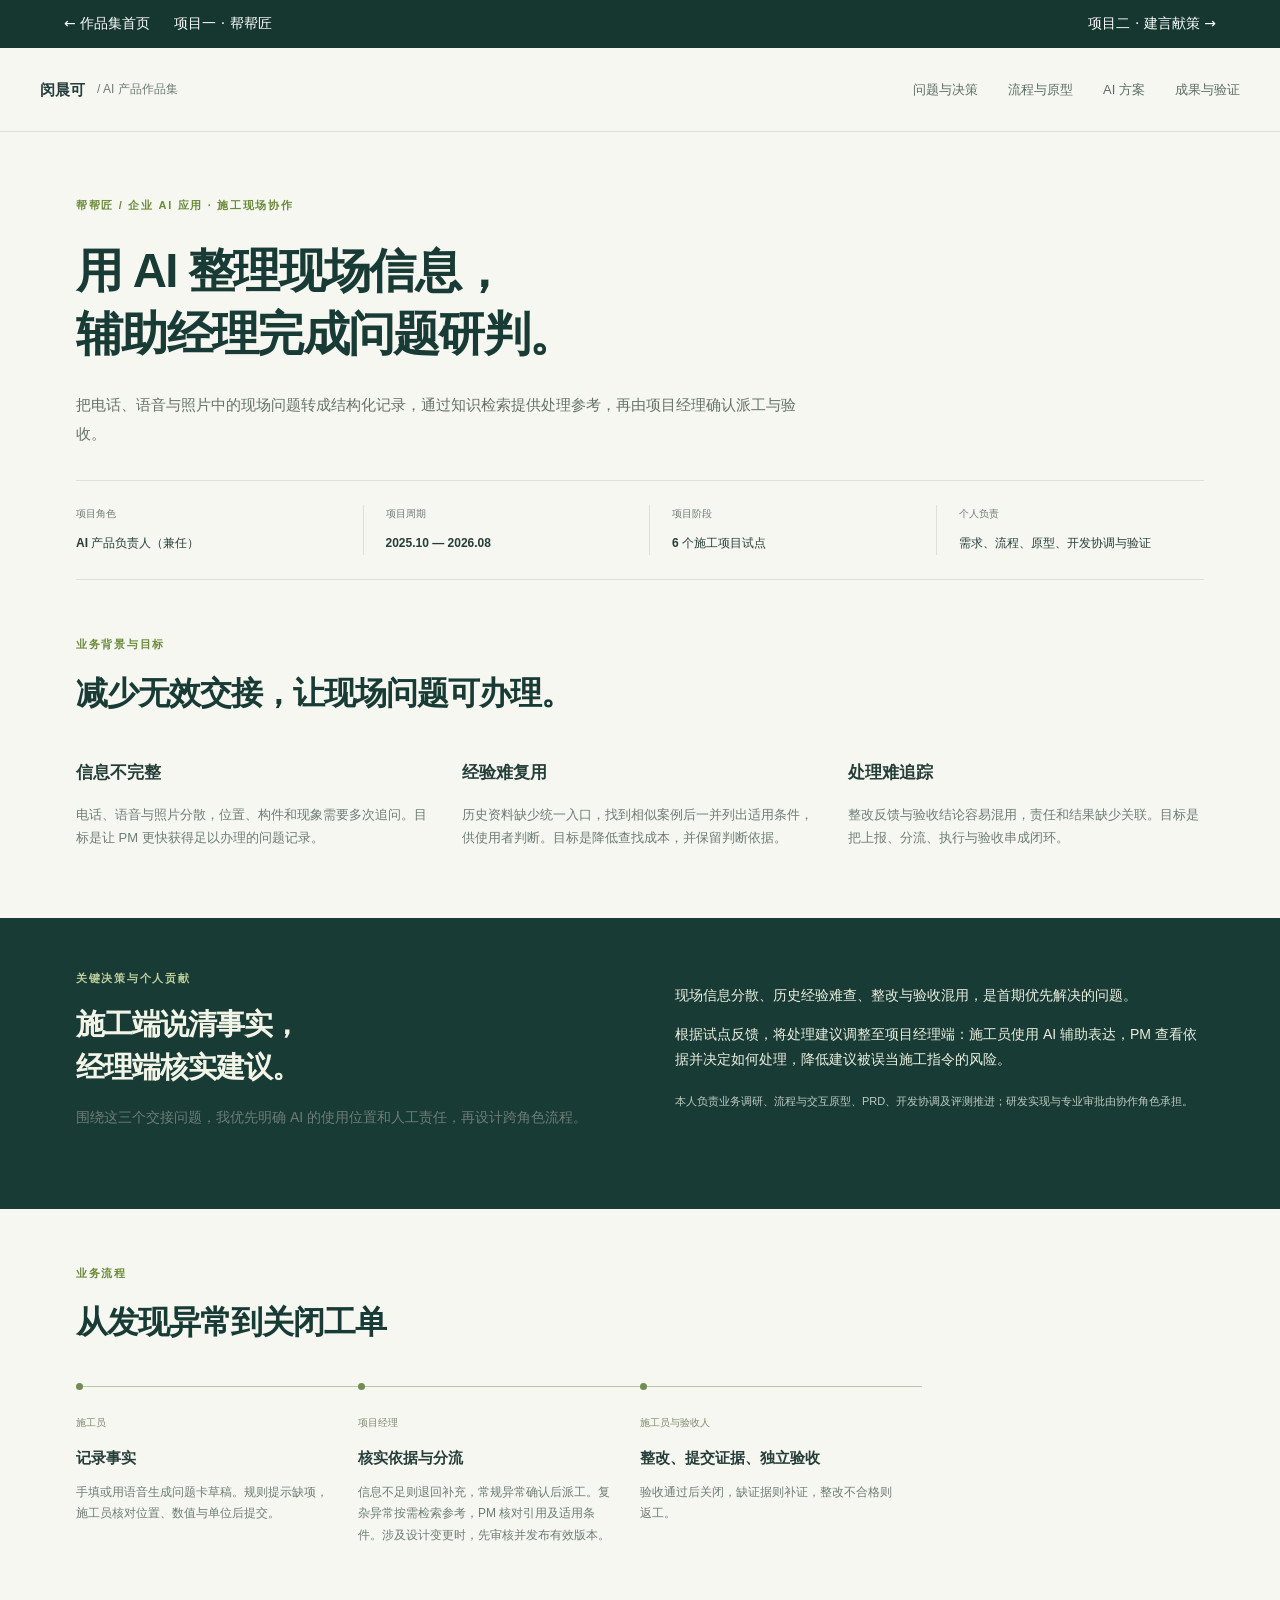
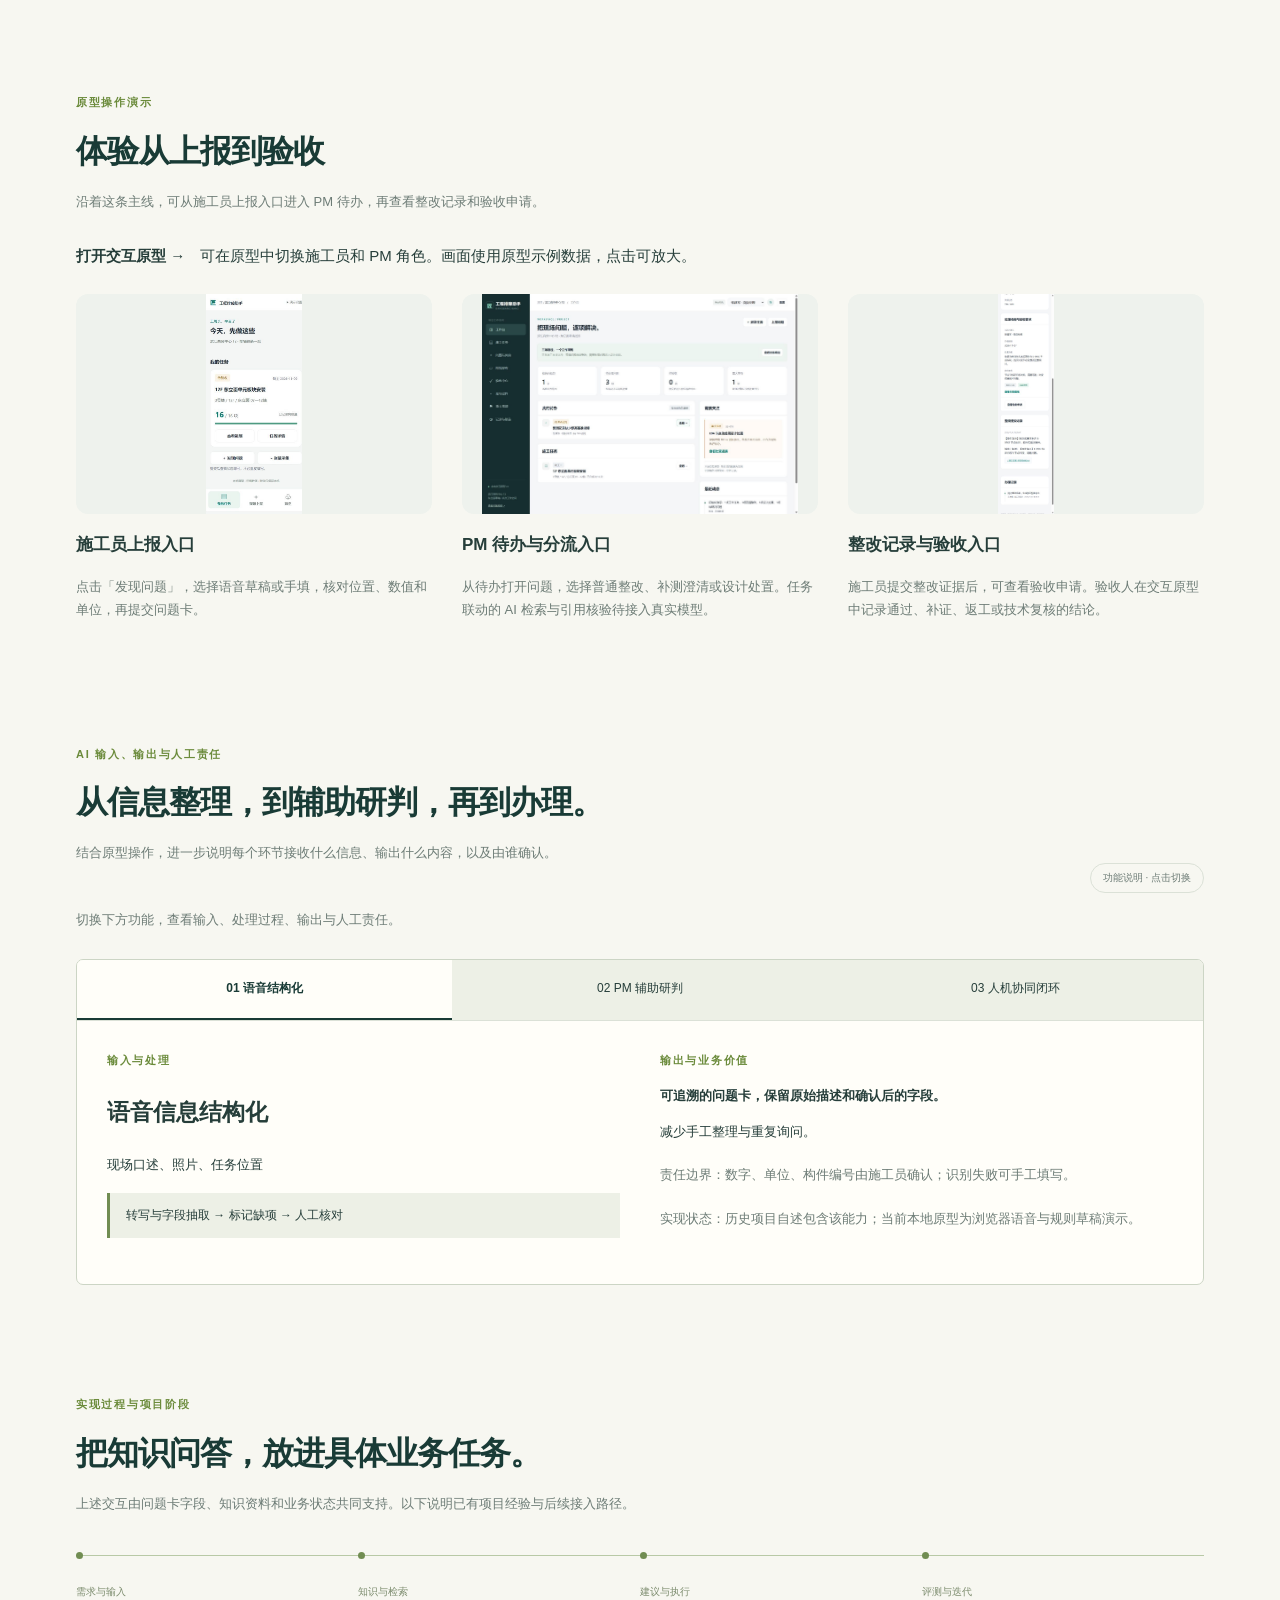
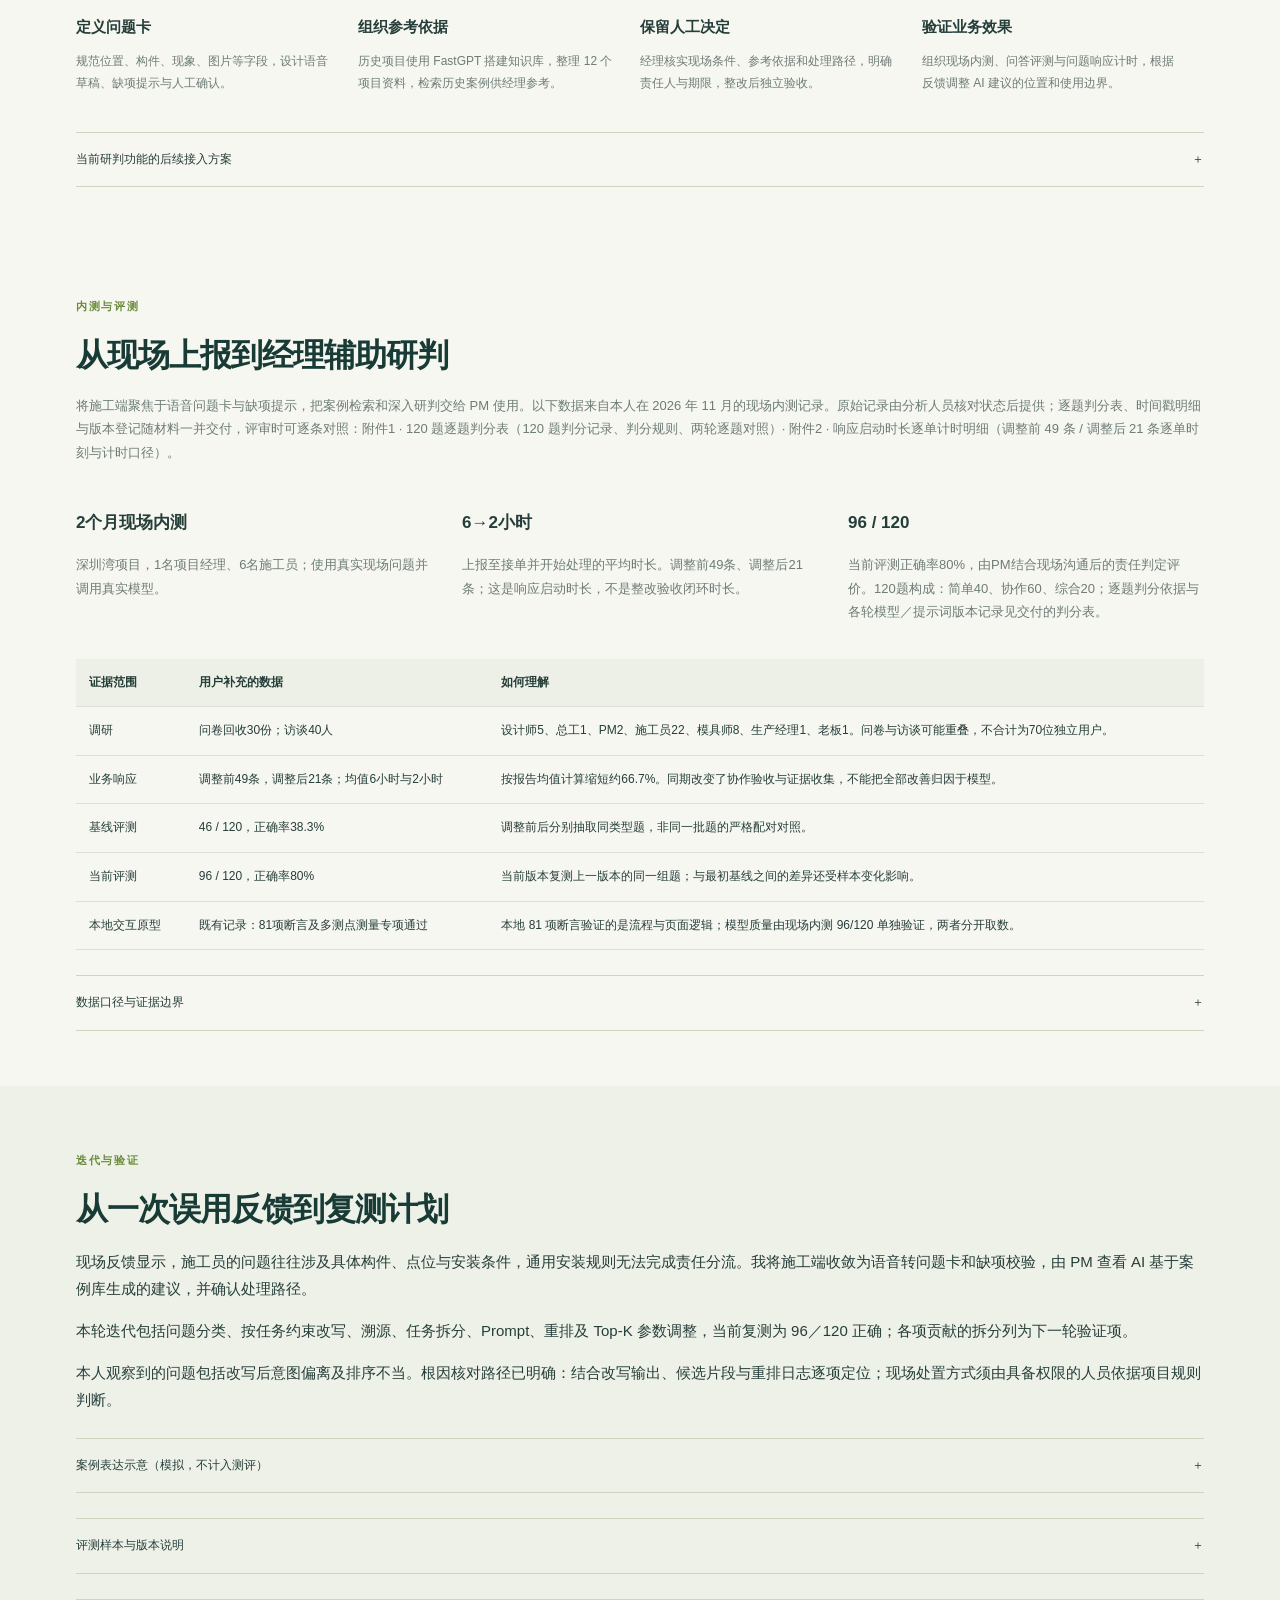
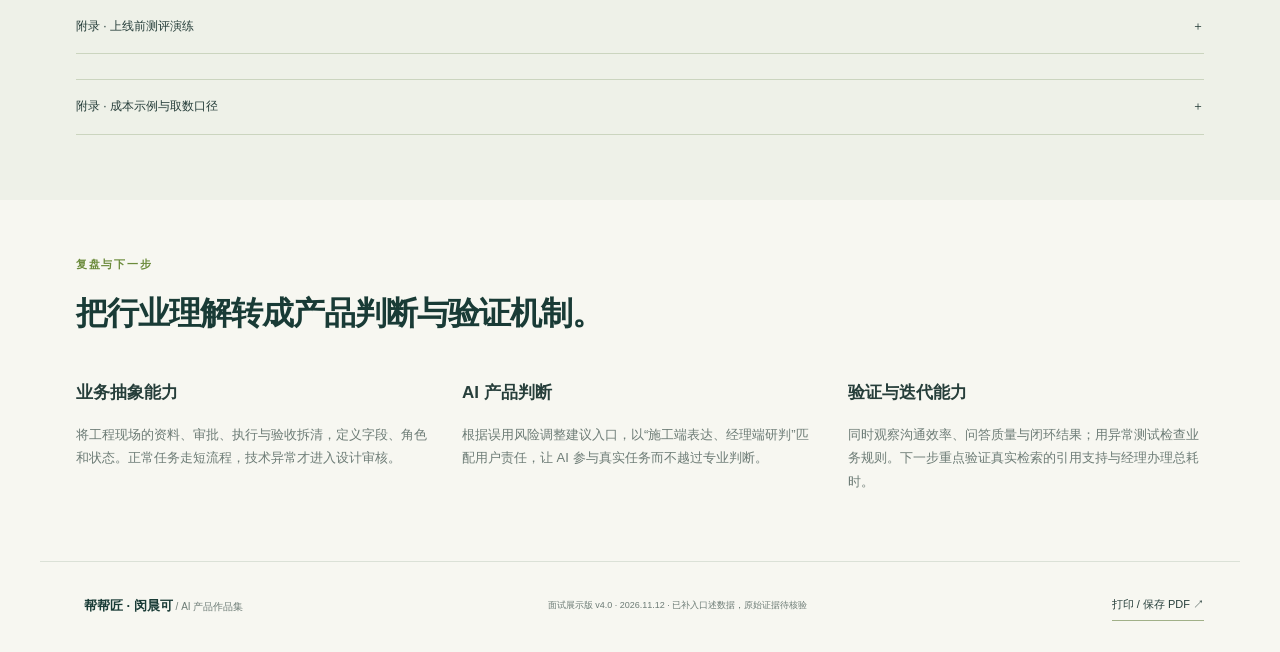
==== commit bb63114f: "docs: add project-1.html" ====
--- a/project-1.html
+++ b/project-1.html
@@ -11,7 +11,7 @@
 <main><section class="hero wrap"><div class="eyebrow">帮帮匠 / 企业 AI 应用 · 施工现场协作</div><h1><span class="headline">用 AI 整理现场信息，<br>辅助经理完成问题研判。</span></h1><p class="hero-copy">把电话、语音与照片中的现场问题转成结构化记录，通过知识检索提供处理参考，再由项目经理确认派工与验收。</p><div class="project-meta"><div><span>项目角色</span><strong>AI 产品负责人（兼任）</strong></div><div><span>项目周期</span><strong>2025.10 — 2026.08</strong></div><div><span>项目阶段</span><strong>6 个施工项目试点</strong></div><div><span>个人负责</span><strong>需求、流程、原型、开发协调与验证</strong></div></div></section><section class="section wrap" id="problem"><div class="section-label">业务背景与目标</div><h2>减少无效交接，让现场问题可办理。</h2><div class="core-checks"><article><h3>信息不完整</h3><p>电话、语音与照片分散，位置、构件和现象需要多次追问。目标是让 PM 更快获得足以办理的问题记录。</p></article><article><h3>经验难复用</h3><p>历史资料缺少统一入口，找到相似案例后一并列出适用条件，供使用者判断。目标是降低查找成本，并保留判断依据。</p></article><article><h3>处理难追踪</h3><p>整改反馈与验收结论容易混用，责任和结果缺少关联。目标是把上报、分流、执行与验收串成闭环。</p></article></div></section><section class="ownership" id="decision"><div class="wrap ownership-grid"><div><div class="section-label">关键决策与个人贡献</div><h2>施工端说清事实，<br>经理端核实建议。</h2><p class="section-copy">围绕这三个交接问题，我优先明确 AI 的使用位置和人工责任，再设计跨角色流程。</p></div><div><p>现场信息分散、历史经验难查、整改与验收混用，是首期优先解决的问题。</p><p>根据试点反馈，将处理建议调整至项目经理端：施工员使用 AI 辅助表达，PM 查看依据并决定如何处理，降低建议被误当施工指令的风险。</p><small>本人负责业务调研、流程与交互原型、PRD、开发协调及评测推进；研发实现与专业审批由协作角色承担。</small></div></div></section><section class="section wrap" id="workflow" aria-labelledby="workflow-title"><div class="section-label">业务流程</div><h2>从发现异常到关闭工单</h2><ol class="timeline">
 <li><span>施工员</span><h3>记录事实</h3><p>手填或用语音生成问题卡草稿。规则提示缺项，施工员核对位置、数值与单位后提交。</p></li>
 <li><span>项目经理</span><h3>核实依据与分流</h3><p>信息不足则退回补充，常规异常确认后派工。复杂异常按需检索参考，PM 核对引用及适用条件。涉及设计变更时，先审核并发布有效版本。</p></li>
-<li><span>施工员与验收人</span><h3>整改、提交证据、独立验收</h3><p>验收通过后关闭，缺证据则补证，整改不合格则返工。</p></li></ol></section><section class="section wrap" id="prototype-demo"><div class="section-label">原型操作演示</div><h2>体验从上报到验收</h2><p class="section-copy">沿着这条主线，可从施工员上报入口进入 PM 待办，再查看整改记录和验收申请。</p><p><a href="prototype/index.html" target="_blank" rel="noopener"><strong>打开交互原型 →</strong></a>　可在原型中切换施工员和 PM 角色。画面使用原型示例数据，点击可放大。</p><div class="core-checks"><figure style="margin:0"><a href="prototype/worker-mobile-v4.png" target="_blank" rel="noopener"><img src="[data-uri]" alt="施工员上报入口的原型界面" loading="lazy" style="display:block;width:100%;height:220px;object-fit:contain;background:#eef2ed;border-radius:12px"></a><figcaption><h3>施工员上报入口</h3><p>点击「发现问题」，选择语音草稿或手填，核对位置、数值和单位，再提交问题卡。</p></figcaption></figure><figure style="margin:0"><a href="prototype/preview-desktop.png" target="_blank" rel="noopener"><img src="[data-uri]" alt="PM 待办与分流入口的原型界面" loading="lazy" style="display:block;width:100%;height:220px;object-fit:contain;background:#eef2ed;border-radius:12px"></a><figcaption><h3>PM 待办与分流入口</h3><p>从待办打开问题，选择普通整改、补测澄清或设计处置。任务联动的 AI 检索与引用核验待接入真实模型。</p></figcaption></figure><figure style="margin:0"><a href="prototype/demo-worker-rectify.png" target="_blank" rel="noopener"><img src="[data-uri]" alt="整改记录与验收入口的原型界面" loading="lazy" style="display:block;width:100%;height:220px;object-fit:contain;background:#eef2ed;border-radius:12px"></a><figcaption><h3>整改记录与验收入口</h3><p>施工员提交整改证据后，可查看验收申请。验收人在交互原型中记录通过、补证、返工或技术复核的结论。</p></figcaption></figure></div></section><section class="section wrap" id="demo"><span id="ai-review"></span><div class="section-heading"><div><div class="section-label">AI 输入、输出与人工责任</div><h2>从信息整理，到辅助研判，再到办理。</h2><p class="section-copy">结合原型操作，进一步说明每个环节接收什么信息、输出什么内容，以及由谁确认。</p></div><span class="outline-tag">功能说明 · 点击切换</span></div><p class="section-copy">切换下方功能，查看输入、处理过程、输出与人工责任。</p><div class="demo-shell"><div class="step-tabs core-tabs" role="tablist" aria-label="AI 核心功能"><button id="core-tab-0" role="tab" aria-selected="true" aria-controls="core-panel" data-core-tab="0">01 语音结构化</button><button id="core-tab-1" role="tab" aria-selected="false" aria-controls="core-panel" data-core-tab="1" tabindex="-1">02 PM 辅助研判</button><button id="core-tab-2" role="tab" aria-selected="false" aria-controls="core-panel" data-core-tab="2" tabindex="-1">03 人机协同闭环</button></div><div id="core-panel" role="tabpanel" aria-labelledby="core-tab-0"></div></div></section><section class="section wrap" id="implementation"><div class="section-label">实现过程与项目阶段</div><h2>把知识问答，放进具体业务任务。</h2><p class="section-copy">上述交互由问题卡字段、知识资料和业务状态共同支持。以下说明已有项目经验与后续接入路径。</p><ol class="timeline"><li><span>需求与输入</span><h3>定义问题卡</h3><p>规范位置、构件、现象、图片等字段，设计语音草稿、缺项提示与人工确认。</p></li><li><span>知识与检索</span><h3>组织参考依据</h3><p>历史项目使用 FastGPT 搭建知识库，整理 12 个项目资料，检索历史案例供经理参考。</p></li><li><span>建议与执行</span><h3>保留人工决定</h3><p>经理核实现场条件、参考依据和处理路径，明确责任人与期限，整改后独立验收。</p></li><li><span>评测与迭代</span><h3>验证业务效果</h3><p>组织现场内测、问答评测与问题响应计时，根据反馈调整 AI 建议的位置和使用边界。</p></li></ol><details class="evidence"><summary>当前研判功能的后续接入方案 <span>＋</span></summary><div class="evidence-content"><p>异常提交后关联任务、有效图纸和测量表；知识按权限、项目、版本与适用条件过滤，再检索排序。模型输出事实摘要、缺项、分流建议及引用，经理确认后由业务服务生成待办。</p><p>本页原型演示任务联动研判的完整流程；模型效果取自现场内测环境，配置与运行记录随材料一并交付。知识检索无适用结果或模型不可用时转人工，不阻塞上报。现有图纸、测量数据与历史案例的具体内容须来自真实授权资料。</p></div></details></section><section class="section wrap" id="outcomes"><div class="section-label">内测与评测</div><h2>从现场上报到经理辅助研判</h2><p class="section-copy">将施工端聚焦于语音问题卡与缺项提示，把案例检索和深入研判交给 PM 使用。以下数据来自本人在 2026 年 11 月的现场内测记录。原始记录由分析人员核对状态后提供；逐题判分表、时间戳明细与版本登记随材料一并交付，评审时可逐条对照：<a href="附件1_120题逐题判分表.xlsx">附件1 · 120 题逐题判分表</a>（120 题判分记录、判分规则、两轮逐题对照）· <a href="附件2_响应启动时长逐单计时明细.xlsx">附件2 · 响应启动时长逐单计时明细</a>（调整前 49 条 / 调整后 21 条逐单时刻与计时口径）。</p><div class="core-checks"><article><h3>2个月现场内测</h3><p>深圳湾项目，1名项目经理、6名施工员；使用真实现场问题并调用真实模型。</p></article><article><h3>6→2小时</h3><p>上报至接单并开始处理的平均时长。调整前49条、调整后21条；这是响应启动时长，不是整改验收闭环时长。</p></article><article><h3>96 / 120</h3><p>当前评测正确率80%，由PM结合现场沟通后的责任判定评价。120题构成：简单40、协作60、综合20；逐题判分依据与各轮模型／提示词版本记录见交付的判分表。</p></article></div><div class="review-evaluation"><table><thead><tr><th>证据范围</th><th>用户补充的数据</th><th>如何理解</th></tr></thead><tbody><tr><td>调研</td><td>问卷回收30份；访谈40人</td><td>设计师5、总工1、PM2、施工员22、模具师8、生产经理1、老板1。问卷与访谈可能重叠，不合计为70位独立用户。</td></tr><tr><td>业务响应</td><td>调整前49条，调整后21条；均值6小时与2小时</td><td>按报告均值计算缩短约66.7%。同期改变了协作验收与证据收集，不能把全部改善归因于模型。</td></tr><tr><td>基线评测</td><td>46 / 120，正确率38.3%</td><td>调整前后分别抽取同类型题，非同一批题的严格配对对照。</td></tr><tr><td>当前评测</td><td>96 / 120，正确率80%</td><td>当前版本复测上一版本的同一组题；与最初基线之间的差异还受样本变化影响。</td></tr><tr><td>本地交互原型</td><td>既有记录：81项断言及多测点测量专项通过</td><td>本地 81 项断言验证的是流程与页面逻辑；模型质量由现场内测 96/120 单独验证，两者分开取数。</td></tr></tbody></table></div><details class="evidence"><summary>数据口径与证据边界 <span>＋</span></summary><div class="evidence-content"><p>响应计时从施工员上报开始，到派发人员接收并开始实施处理结束。原始记录保存在 JSON 记录中，由分析人员确认状态；时间戳与分类明细的导出格式已确定，将并入统一归档标准，作为后续批次的标准采集方式。</p><p>本版主成果口径已统一为“响应启动时长”：调整前 49 条、调整后 21 条，上报 60→10 分钟、闭环 6→2 小时；评测以 120 题判分表为准。前后样本量不等（49 / 21），本版按各自样本均值比较，不做逐条配对。基线与当前评测的口径已统一为同一批 120 题的判分结果：46/120 → 96/120。</p><p>本版成果只采用口径可追溯的数字：时长指标按调整前 49 条、调整后 21 条的各自均值计算，准确率以 120 题判分表为准。内测的具体日期、同类问题数量与参与人员记录，随现场记录一并交付。</p></div></details></section><section class="validation" id="validation"><div class="wrap"><div class="section-label">迭代与验证</div><h2>从一次误用反馈到复测计划</h2><article id="badcase"><p>现场反馈显示，施工员的问题往往涉及具体构件、点位与安装条件，通用安装规则无法完成责任分流。我将施工端收敛为语音转问题卡和缺项校验，由 PM 查看 AI 基于案例库生成的建议，并确认处理路径。</p><p>本轮迭代包括问题分类、按任务约束改写、溯源、任务拆分、Prompt、重排及 Top-K 参数调整，当前复测为 96／120 正确；各项贡献的拆分列为下一轮验证项。</p><p>本人观察到的问题包括改写后意图偏离及排序不当。根因核对路径已明确：结合改写输出、候选片段与重排日志逐项定位；现场处置方式须由具备权限的人员依据项目规则判断。</p></article><details class="evidence" id="simulated-intent-badcase"><summary>案例表达示意（模拟，不计入测评） <span>＋</span></summary><div class="evidence-content"><h3 style="color:#596579">模拟 Badcase · 产品编号与安装点位不一致</h3><p><strong>以下案例用于说明问题改写与分流设计，为模拟情境，不是历史工单或已验证修复成果，不计入120题评测。</strong></p><p style="color:#596579"><strong>施工员原话（模拟）：</strong>“3号楼12层东立面E04点位，任务单写的是板块MQ-12E-017，现场板块标签是MQ-12E-071。我不知道是拿错板，还是任务单对应关系有问题。现在还没安装，该找谁确认？”</p><p style="color:#596579"><strong>问题卡输入（模拟）：</strong>点位：3号楼／12层／东立面／E04；任务单编号：MQ-12E-017；现场标签：MQ-12E-071；现象：两处编号不一致；安装状态：未安装。附件假设包括任务单截图与标签照片。有效图纸版本、编号映射与构件实际尺寸列入现场核实清单。以上编号和附件均为示例设定。</p><p style="color:#596579"><strong>旧版改写与回答（模拟失败）：</strong>旧版将问题改写为“幕墙板块安装前应检查哪些事项？”，回答“核对编号、检查尺寸、按照安装规范施工”。它把“两个具体编号不一致、需要确定核查责任人”泛化为标准咨询，丢失了点位、编号冲突与分流诉求。</p><p style="color:#596579"><strong>新版结构化与改写（模拟目标）：</strong>问题类别：构件编号与任务点位映射已列入待核实项；已知事实：任务编号017、标签071、E04点位、安装状态待确认；待确认：标签是否清晰、有效图纸版本、发货/领料记录及编号映射。检索问题：“针对上述编号不一致，哪些记录可以核实构件身份与安装点位，应由哪个责任角色先核查？”不得自行判断为尺寸错误、设计错误或构件拿错。</p><p style="color:#596579"><strong>拟定分流标准（待真实PM及项目制度确认）：</strong>先由PM协调该项目负责构件/材料核查的人员，对照任务单、发货或领料记录、构件清单和有效图纸确认对应关系。确认是领料或标识问题时，转相应责任人纠正；若记录相互冲突，或涉及设计尺寸、接口变化，再转设计/技术负责人。核实前不输出“可继续安装、切割或修改构件”的执行授权。</p><p style="color:#596579"><strong>根因假设与复测要求：</strong>假设改写阶段丢失关键实体与任务诉求；需读取真实改写输出、检索候选及重排日志后才能确认根因，不能仅凭最终回答认定排序错误。复测应检查点位与两个编号是否保留、是否正确表达未知项、是否给出有依据的核查路径，并观察正常安装咨询是否退化。此处没有真实修复结果。</p><p style="color:#596579"><strong>待替换证据：</strong>原问题卡与脱敏附件；旧/新版改写和最终输出；模型、Prompt及知识库版本；候选片段与重排日志；PM确认的分流依据；同题及留出集复测记录。不要将此例加入120题样本或正确率统计。</p></div></details><details class="evidence"><summary>评测样本与版本说明 <span>＋</span></summary><div class="evidence-content"><div class="review-evaluation"><table><thead><tr><th>样本维度</th><th>配置</th><th>评价边界</th></tr></thead><tbody><tr><td>题型</td><td>简单40、协作60、综合20，共120题</td><td>按相近难度、场景与任务边界选题；统一Prompt不能单独证明输入事实完整度一致。</td></tr><tr><td>项目来源</td><td>深圳湾现场40%（48题）、其他项目历史记录60%（72题）</td><td>按每组120题与报告占比换算；需与题目ID核对。</td></tr><tr><td>知识库关系</td><td>库内案例40%（48题）、保留测试案例60%（72题）</td><td>与项目来源是不同标签。保留题若参与调参，应标为开发集，另设独立留出集。</td></tr><tr><td>迭代配置</td><td>溯源、意图拆分、Prompt优化、rerank及Top-K 5–7</td><td>记录具体模型、参数、知识库快照与每次运行，避免版本混用。</td></tr><tr><td>业务判定</td><td>PM依据沟通后的现场责任处置判定</td><td>需明确评价的是责任分流还是技术方案；建立逐题参考依据及争议裁决。</td></tr></tbody></table></div><p>下一轮需要单列新修复题、正确转错误题，以及库内和保留案例的分组成绩。旧版60题Benchmark属于此前规划，本轮120题属于用户补充的实际评测陈述，两者不合并。</p></div></details><details class="evidence"><summary>附录 · 上线前测评演练 <span>＋</span></summary><div class="evidence-content"><div class="review-evaluation"><table><thead><tr><th>演练项目</th><th>取数表示例</th><th>阈值与判定</th></tr></thead><tbody><tr><td>语音字段</td><td>加权正确率 91.72%，修改平均 64.7 秒，一次成卡 41.67%，红线错误 1 次。</td><td>正确率和修改耗时达标，一次成卡未达标，红线触发阻断。</td></tr><tr><td>引用与复核</td><td>有效引用率 71.10%，转人工正确率 98.33%，PM 复核中位数 8 分钟。</td><td>有效引用率与复核耗时达标，转人工正确率未达 100%。</td></tr><tr><td>噪声与术语</td><td>字段正确率 82%，修改平均 101.5 秒。</td><td>正确率低于 85%，修改耗时低于 120 秒。</td></tr><tr><td>旧版图纸检索</td><td>有效引用率 73.75%，正确转人工率 97.5%。</td><td>引用达标，转人工未达 100%。</td></tr><tr><td>弱网与重复提交</td><td>提交成功率 97.5%，P95 7.5 秒，重复建单 1 次。</td><td>成功率未达 99%，P95 达标，重复建单触发阻断。</td></tr></tbody></table></div><p>取数表使用构造样本与注入缺陷。三场景共 120 条示例明细，对应每题 2 次。原始批次页登记 3 次且日期为 11 月 12–13 日，均须核对后才能作为真实批次信息。示例台账 40 条，其中 7 条未闭环阻断缺陷。S029 红线漏判触发阻断，S007 在示例台账标为复测通过。</p><p style="color:#596579">证据完善项：真实批次日期、版本、环境与次数、故障原始日志、复测结果及放行签认</p></div></details><details class="evidence"><summary>附录 · 成本示例与取数口径 <span>＋</span></summary><div class="evidence-content"><div class="review-evaluation"><table><thead><tr><th>示例组</th><th>覆盖工单</th><th>总成本</th><th>折算成本</th></tr></thead><tbody><tr><td>语音草稿</td><td>60</td><td>¥1,065.32</td><td>¥17.76／单</td></tr><tr><td>AI 检索＋PM 复核</td><td>60</td><td>¥2,931.79</td><td>¥48.86／单</td></tr><tr><td>纯人工基线</td><td>60</td><td>¥3,132.00</td><td>¥52.20／单</td></tr></tbody></table></div><p>折算值演示如何计入调用、人工与返工。三组覆盖的处理环节有差异，实际节省需用同类工单对比相同的端到端任务。知识库维护单独核算。</p><p style="color:#596579">证据完善项：真实调用账单、分角色操作工时与费率、合格数及返工记录</p></div></details></div></section><section class="section wrap" id="reflection"><div class="section-label">复盘与下一步</div><h2>把行业理解转成产品判断与验证机制。</h2><div class="core-checks"><article><h3>业务抽象能力</h3><p>将工程现场的资料、审批、执行与验收拆清，定义字段、角色和状态。正常任务走短流程，技术异常才进入设计审核。</p></article><article><h3>AI 产品判断</h3><p>根据误用风险调整建议入口，以“施工端表达、经理端研判”匹配用户责任，让 AI 参与真实任务而不越过专业判断。</p></article><article><h3>验证与迭代能力</h3><p>同时观察沟通效率、问答质量与闭环结果；用异常测试检查业务规则。下一步重点验证真实检索的引用支持与经理办理总耗时。</p></article></div></section></main><footer class="wrap"><div class="footer-brand"><b>帮帮匠 · 闵晨可</b><span> / AI 产品作品集</span></div><p>面试展示版 v4.0 · 2026.11.12 · 已补入口述数据，原始证据待核验</p><button onclick="window.print()" class="print-button">打印 / 保存 PDF ↗</button></footer><script>const aiFunctions = [
+<li><span>施工员与验收人</span><h3>整改、提交证据、独立验收</h3><p>验收通过后关闭，缺证据则补证，整改不合格则返工。</p></li></ol></section><section class="section wrap" id="prototype-demo"><div class="section-label">原型操作演示</div><h2>体验从上报到验收</h2><p class="section-copy">沿着这条主线，可从施工员上报入口进入 PM 待办，再查看整改记录和验收申请。</p><p><a href="prototype/index.html" target="_blank" rel="noopener"><strong>打开交互原型 →</strong></a>　可在原型中切换施工员和 PM 角色。画面使用原型示例数据，点击可放大。</p><div class="core-checks"><figure style="margin:0"><a href="prototype/worker-mobile-v4.png" target="_blank" rel="noopener"><img src="[data-uri]" alt="施工员上报入口的原型界面" loading="lazy" style="display:block;width:100%;height:220px;object-fit:contain;background:#eef2ed;border-radius:12px"></a><figcaption><h3>施工员上报入口</h3><p>点击「发现问题」，选择语音草稿或手填，核对位置、数值和单位，再提交问题卡。</p></figcaption></figure><figure style="margin:0"><a href="prototype/preview-desktop.png" target="_blank" rel="noopener"><img src="[data-uri]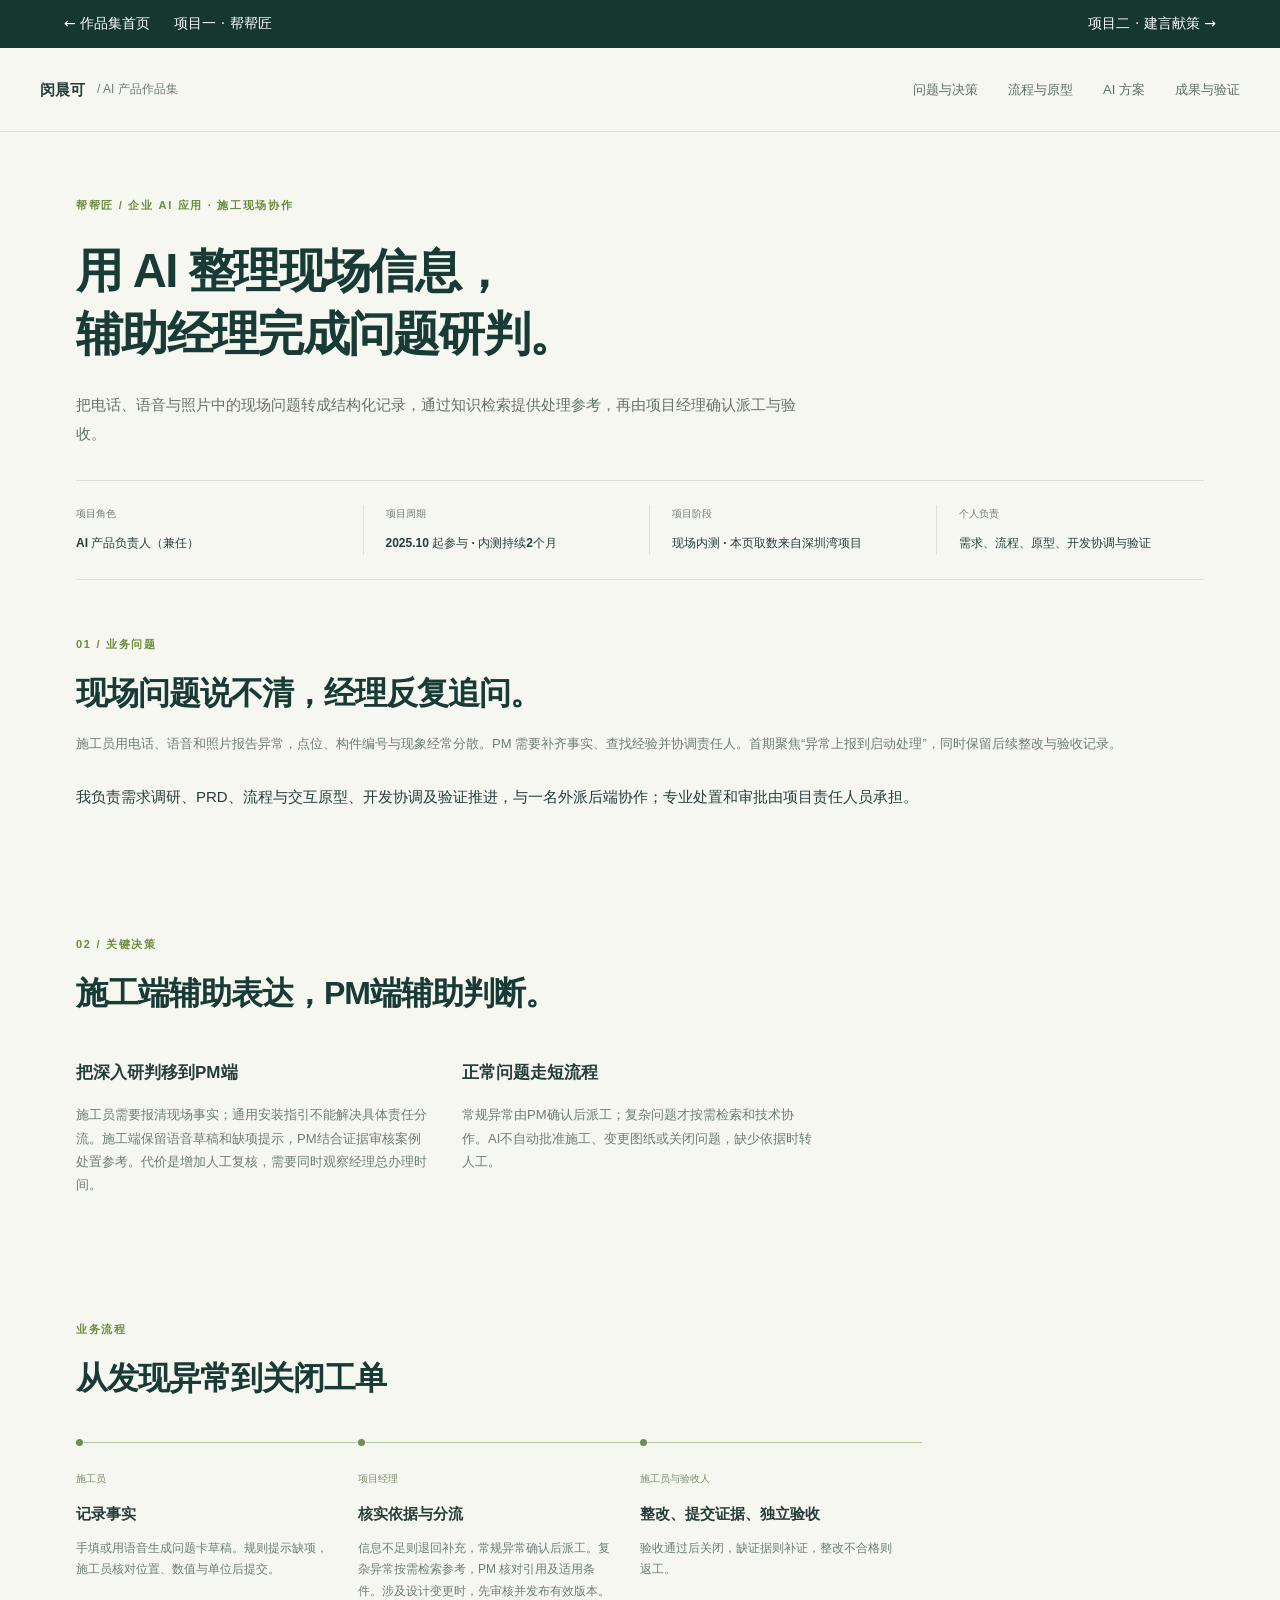
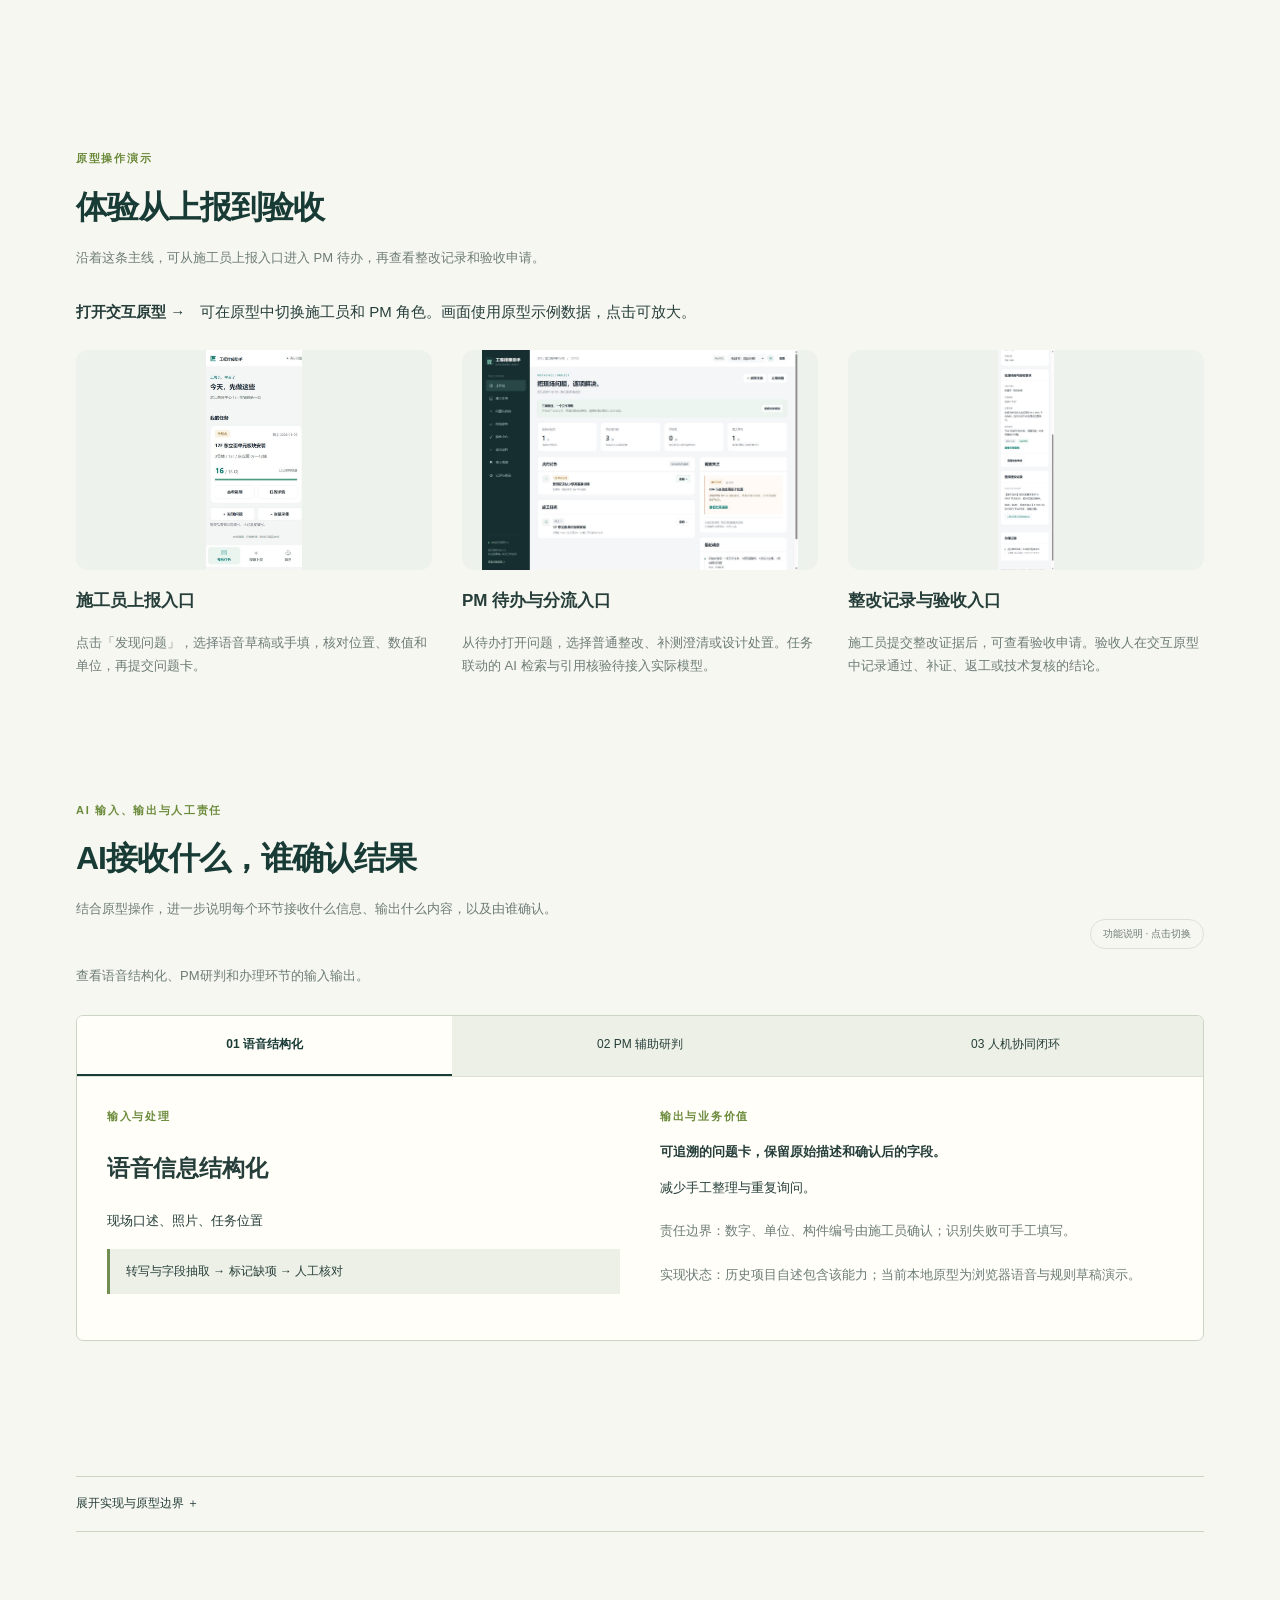
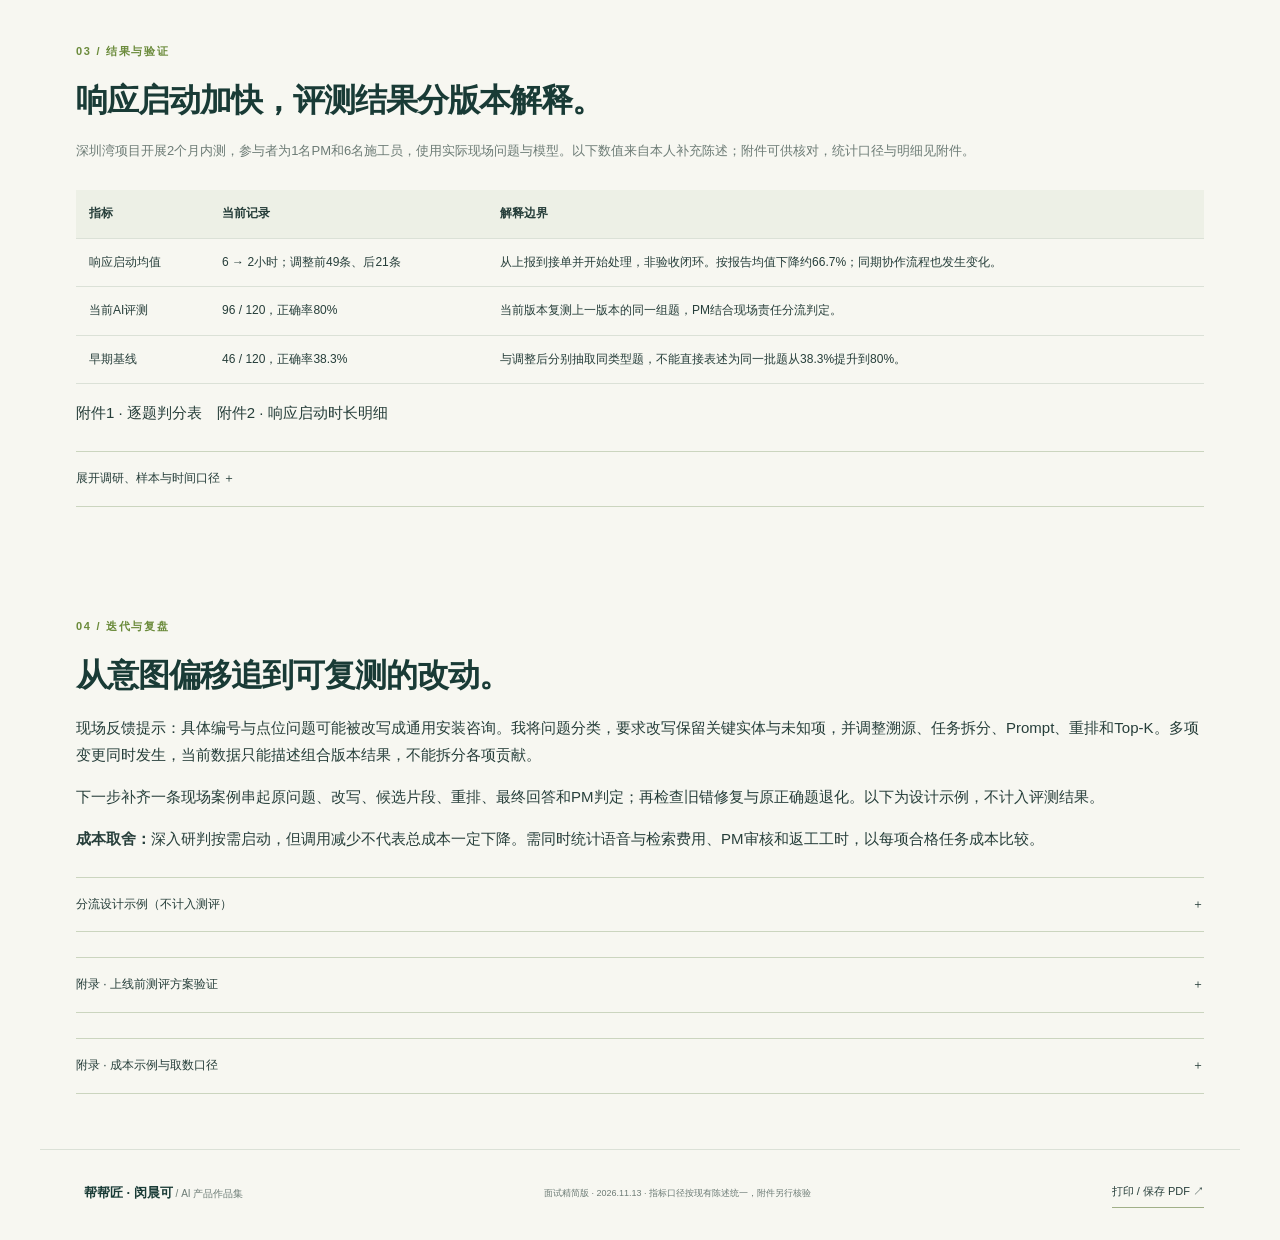
==== commit 2be9f2ae: "Add files via upload" ====
--- a/project-1.html
+++ b/project-1.html
@@ -1,22 +1,65 @@
-<!doctype html><html lang="zh-CN"><head><meta charset="utf-8"><meta name="viewport" content="width=device-width,initial-scale=1"><title>帮帮匠｜AI 产品经理作品集 · 闵晨可</title><meta name="description" content="以语音结构化、知识检索与人工研判，降低施工现场问题的沟通与处理成本。"><style>:root{--ink:#193b36;--text:#263e3a;--muted:#6d7c76;--paper:#f7f7f1;--line:#dbe1d7;--lime:#d8ee95;--white:#fff;--accent:#6b8b3b}*{box-sizing:border-box}html{scroll-behavior:smooth;scroll-padding-top:100px}body{margin:0;background:var(--paper);color:var(--text);font-family:Inter,"Segoe UI","Microsoft YaHei",sans-serif;font-size:15px;line-height:1.8}a{color:inherit;text-decoration:none}button{font:inherit;cursor:pointer}button:focus-visible,a:focus-visible,summary:focus-visible{outline:3px solid #86a858;outline-offset:5px}button{color:inherit}.wrap{max-width:1200px;margin:auto;padding-left:36px;padding-right:36px}.nav{height:84px;max-width:1320px;margin:auto;padding:0 40px;display:flex;align-items:center;justify-content:space-between;border-bottom:1px solid var(--line)}.brand{display:flex;align-items:center;font-weight:650;gap:12px}.brand-icon{display:grid;place-items:center;background:var(--ink);color:var(--lime);width:34px;height:34px;font-size:22px;border-radius:7px}.brand-sub{font-size:12px;color:var(--muted);font-weight:400}.nav nav{display:flex;gap:30px;font-size:13px;color:#5c6e65}.nav-cta{font-size:13px;border-bottom:1px solid var(--ink)}.nav-cta span{margin-left:20px}.hero{padding-top:64px}.eyebrow,.section-label{font-size:11px;letter-spacing:1.7px;font-weight:600;color:var(--accent);display:flex;align-items:center;gap:9px}.dot{display:inline-block;width:6px;height:6px;border-radius:50%;background:#759750}.sep{color:#a8b29e;margin:0 7px}.hero-layout{display:grid;grid-template-columns:1.12fr 1fr;gap:52px;align-items:center;margin-top:34px}h1{font-size:22px;line-height:1.4;font-weight:700;margin:0;letter-spacing:1px}.hero-en{font-size:10px;letter-spacing:2px;color:var(--muted);font-weight:500;margin-left:16px}.headline{display:block;font-size:clamp(36px,3.7vw,54px);line-height:1.33;letter-spacing:-1.7px;margin-top:18px;color:var(--ink)}.hero-copy{max-width:460px;font-size:15px;color:#657367;line-height:1.95;margin:24px 0}.hero-actions{display:flex;flex-wrap:wrap;gap:22px;align-items:center}.button{display:inline-flex;gap:32px;align-items:center;background:var(--ink);color:#f4f9e9;padding:13px 20px;border-radius:4px;font-size:13px}.button:hover{background:#2a554a}.text-link{font-size:12px;border-bottom:1px solid #a6b194;padding-bottom:3px}.hero-visual{position:relative;min-height:390px;background:#e7ecde;border:1px solid #d5deca;padding:23px 24px 22px;border-radius:6px;overflow:hidden}.grid-bg{position:absolute;inset:0;background-image:linear-gradient(#cbd7bc55 1px,transparent 1px),linear-gradient(90deg,#cbd7bc55 1px,transparent 1px);background-size:24px 24px;mask-image:linear-gradient(black,transparent)}.visual-top,.visual-caption{position:relative;display:flex;justify-content:space-between;font-size:8px;letter-spacing:1px;color:#748766}.issue-card{position:relative;background:#fffef8;max-width:340px;margin:27px auto 22px;box-shadow:0 12px 32px #354b2520;border:1px solid #d5decb;transform:rotate(-2deg);border-radius:5px;padding:20px 23px 14px}.card-cap{display:flex;gap:7px;align-items:center;font-size:10px;color:#68785e}.tiny-square{height:9px;width:9px;background:#8aa16a}.pill{margin-left:auto;background:#f1edda;border-radius:3px;padding:2px 7px;font-size:9px;color:#9b8555}.issue-card h3{font-size:25px;line-height:1.4;letter-spacing:-.7px;margin:18px 0 22px}.field-row{display:flex;justify-content:space-between;border-top:1px solid #e8eadf;padding:9px 0;font-size:10px}.field-row span{color:#8c9685}.field-row b{font-weight:500}.card-bottom{border-top:1px solid #e8eadf;display:flex;align-items:center;gap:6px;padding-top:13px;font-size:9px;color:#73836a}.card-bottom>span:last-child{margin-left:auto}.project-meta{display:grid;grid-template-columns:repeat(4,1fr);border-top:1px solid var(--line);border-bottom:1px solid var(--line);margin-top:56px;padding:24px 0;gap:18px}.project-meta div{padding-left:22px;border-left:1px solid var(--line)}.project-meta div:first-child{padding:0;border:0}.project-meta span{display:block;font-size:10px;color:var(--muted);margin-bottom:5px}.project-meta strong{font-size:12px;font-weight:550}.section{padding-top:86px;padding-bottom:86px}h2{font-size:32px;letter-spacing:-1px;line-height:1.5;color:var(--ink);font-weight:650;margin:14px 0 0}h3{font-size:17px;font-weight:650;line-height:1.6}.intro-grid{display:grid;grid-template-columns:1fr 1fr;gap:70px;margin-top:10px}.lead{font-size:16px;line-height:1.95;margin:14px 0}.muted{font-size:13px;color:var(--muted)}.problem-grid{display:grid;grid-template-columns:repeat(3,1fr);gap:36px;margin-top:40px}.problem-grid article{border-top:1px solid var(--line);padding-top:22px}.problem-number{font-size:11px;color:#94a183}.problem-grid h3{margin:12px 0}.problem-grid p{font-size:13px;color:var(--muted);margin-bottom:20px}.mechanism{font-size:12px;color:#618047}.ownership{background:var(--ink);color:#ebefdf;padding:51px 0}.ownership-grid{display:grid;grid-template-columns:1fr 1fr;gap:70px}.ownership .section-label{color:#bdcf9c}.ownership h2{color:#f1f4e7;font-size:29px}.ownership-list>div{display:grid;grid-template-columns:25px 115px 1fr;gap:10px;align-items:baseline;border-bottom:1px solid #ffffff20;padding:12px 0}.ownership-list>div:first-child{padding-top:0}.ownership-list span{font-size:10px;color:#bad08f}.ownership-list h3{font-size:13px;margin:0}.ownership-list p{font-size:12px;color:#bccbc2;margin:0}.ownership-list small{display:block;font-size:10px;color:#9aaea2;margin-top:16px}.section-heading{display:flex;justify-content:space-between;align-items:flex-end;gap:30px}.outline-tag{font-size:10px;color:var(--muted);border:1px solid var(--line);border-radius:30px;padding:5px 12px;white-space:nowrap}.section-copy{font-size:13px;color:var(--muted);margin:15px 0 28px}.demo-shell{border:1px solid #ccd5c5;border-radius:7px;overflow:hidden;background:#fffef9}.step-tabs{display:grid;grid-template-columns:repeat(5,1fr);background:#edf0e6;border-bottom:1px solid var(--line)}.step-tabs button{border:0;background:transparent;font-size:12px;padding:18px 8px;border-bottom:2px solid transparent;transition:background .2s}.step-tabs button span{font-size:10px;color:#93a281;margin-right:9px}.step-tabs button[aria-selected=true]{background:#fffef9;color:var(--ink);border-bottom-color:var(--ink);font-weight:650}.step-tabs button:hover{background:#e4ebd6}#step-panel{display:grid;grid-template-columns:.9fr 1.2fr;gap:45px;padding:36px}.role-label{font-size:10px;letter-spacing:1px;color:var(--accent)}.demo-description h3{font-size:24px;line-height:1.5;margin:12px 0}.demo-description>p{font-size:13px;color:var(--muted)}.boundary{border-left:2px solid #bcd58a;padding:0 0 0 15px;margin:24px 0}.boundary span{font-size:10px;color:var(--accent)}.boundary p{font-size:12px;margin:6px 0}.next-step{border:0;background:none;padding:0;font-size:12px;border-bottom:1px solid #8a9c77}.next-step span{margin-left:25px}.demo-screen{background:#f3f5ef;border:1px solid var(--line);border-radius:5px;min-height:300px;display:flex;flex-direction:column}.screen-bar{border-bottom:1px solid var(--line);padding:10px 13px;display:flex;align-items:center;justify-content:space-between;font-size:9px;color:#88927d}.screen-bar i{display:inline-block;width:5px;height:5px;background:#bdc9b1;border-radius:50%;margin-right:4px}.screen-bar small{font-size:9px}#screen-content{padding:22px;flex:1}.mini-title{font-size:11px;color:#87967a;display:flex;justify-content:space-between}.mini-title span{background:#e2ead8;padding:1px 7px;border-radius:3px}.mini-heading{font-size:16px;margin:15px 0;color:var(--ink)}.sample-voice{background:#e4ecd9;padding:12px 15px;border-radius:4px;font-size:12px}.sample-fields{display:grid;grid-template-columns:1fr 1fr;gap:10px;margin-top:16px}.sample-fields div{background:#fff;border:1px solid #e2e7dc;padding:9px 12px;font-size:12px}.sample-fields small{display:block;color:#8c9983;font-size:9px;margin-bottom:2px}.mini-action{display:inline-block;margin-top:15px;font-size:10px;background:var(--ink);color:#fff;padding:5px 14px;border-radius:3px}.sample-warning{font-size:11px;color:#977d44;margin-top:15px}.sample-evidence{display:flex;gap:10px;margin:15px 0}.evidence-tile{padding:15px;background:#e8ede1;border:1px dashed #b3c4a0;font-size:11px;flex:1;text-align:center;color:#789165}.screen-note{font-size:9px;color:#91a083;padding:8px 15px;border-top:1px solid var(--line)}.decision{background:#e9efdc;border:1px solid #d5dfc4;border-radius:5px;display:grid;grid-template-columns:1fr 1.1fr;padding-top:44px;padding-bottom:44px;gap:70px}.decision h2{margin:14px 0 20px}.decision p{font-size:13px;max-width:420px;color:#627253}.decision-source{font-size:10px;color:#7b8e68}.decision-comparison{align-self:center}.before,.after{padding:18px 22px;border:1px solid #d1dbc3;background:#f2f5ea}.before>span,.after>span{font-size:10px;color:#879175}.before h3,.after h3{font-size:15px;margin:5px 0}.before p,.after p{font-size:12px;margin:4px 0}.after{background:var(--ink);border-color:var(--ink);color:#fff}.after span{color:#bdd19e}.after p{color:#c4d3c5}.decision-arrow{text-align:center;color:#8ca66c;font-size:22px;line-height:1.8}.decision-rule{font-size:11px;color:#607b45;text-align:center;margin-top:13px}.timeline{padding:0;margin:40px 0;list-style:none;display:grid;grid-template-columns:repeat(4,1fr)}.timeline li{padding:20px 23px 0 0;border-top:1px solid #b8c9a6;position:relative}.timeline li:before{content:'';position:absolute;top:-4px;width:7px;height:7px;background:#718d52;border-radius:50%}.timeline span{font-size:10px;color:#7c8c6e}.timeline h3{font-size:15px;margin:12px 0}.timeline p{font-size:12px;color:var(--muted)}.product-showcase{background:#e8ece3;padding:28px;border-radius:5px}.showcase-caption{display:flex;justify-content:space-between;align-items:center;margin-bottom:26px}.showcase-caption h3{font-size:18px;margin:8px 0 0}.showcase-caption p{text-align:right;font-size:10px;color:var(--muted)}.screenshots{display:flex;align-items:flex-start;gap:26px}.image-open{padding:0;border:0;background:transparent;position:relative;box-shadow:0 8px 20px #253c2710}.image-open img{width:100%;height:auto;display:block;border-radius:4px}.desktop-shot{width:80%}.mobile-shot{width:18%;max-height:420px;overflow:hidden;border-radius:5px}.image-open>span{position:absolute;bottom:12px;right:12px;background:#193b36eb;color:#fff;font-size:9px;border-radius:3px;padding:4px 9px}.validation{background:#eef1e8;padding:65px 0}.metric-grid{display:grid;grid-template-columns:repeat(3,1fr);gap:35px;margin-top:38px}.metric-grid article{border-top:1px solid #c9d3bd;padding-top:20px}.metric-grid article>span{font-size:10px;color:#7b8a6d}.metric{font-size:47px;font-weight:500;color:var(--ink);letter-spacing:-2px;line-height:1.5;margin-top:12px}.metric em{font-style:normal;color:#a9b895;font-weight:300}.metric small{font-size:14px;letter-spacing:0;margin-left:8px}.metric-grid p{font-size:12px;color:var(--muted);max-width:300px}.evidence{border-top:1px solid #cbd5bf;border-bottom:1px solid #cbd5bf;margin-top:25px}.evidence summary{list-style:none;padding:16px 0;font-size:12px;cursor:pointer;display:flex;justify-content:space-between}.evidence summary::-webkit-details-marker{display:none}.evidence[open] summary span{transform:rotate(45deg)}.evidence-content{font-size:12px;color:var(--muted);padding:0 0 15px;max-width:850px}.closing{display:grid;grid-template-columns:1fr 1fr;gap:70px}.closing-points p{font-size:13px;color:var(--muted);margin:0 0 22px}.closing-points b{color:var(--ink);display:block;margin-bottom:4px;font-weight:550}footer{border-top:1px solid var(--line);display:flex;justify-content:space-between;align-items:center;gap:20px;padding-top:26px!important;padding-bottom:30px!important}.footer-brand{font-size:17px;color:var(--accent)}.footer-brand b{font-size:13px;color:var(--ink);margin-left:8px}.footer-brand span{font-size:10px;color:var(--muted)}footer p{font-size:9px;color:var(--muted)}.print-button{background:none;border:0;font-size:11px;padding:5px 0;border-bottom:1px solid #a1b088}dialog{border:0;border-radius:7px;padding:45px 12px 12px;background:var(--paper);max-width:94vw;max-height:94vh}dialog::backdrop{background:#102a28d9}dialog img{display:block;max-width:88vw;max-height:80vh;object-fit:contain}#close-dialog{position:absolute;top:9px;right:16px;background:none;border:0;font-size:12px}
-@media(min-width:1500px){.hero{padding-top:80px}.hero-layout{gap:70px}.headline{font-size:54px}}
-@media(max-width:850px){.wrap{padding-left:24px;padding-right:24px}.nav{padding:0 24px}.nav nav{gap:15px}.hero-layout{gap:25px}.headline{font-size:37px}.hero-en{display:block;margin:7px 0}.hero-visual{padding:18px 14px}.visual-top{font-size:7px}.issue-card{padding:18px}.hero-actions{gap:15px}.intro-grid,.ownership-grid,.decision,.closing{gap:35px}h2{font-size:27px}.ownership-list>div{grid-template-columns:20px 90px 1fr}.section{padding-top:64px;padding-bottom:64px}#step-panel{gap:25px;padding:25px}.timeline{grid-template-columns:repeat(2,1fr);row-gap:25px}.metric{font-size:37px}.metric-grid{gap:20px}.project-meta{gap:10px}.project-meta strong{font-size:10px}.screenshots{gap:15px}.showcase-caption p{max-width:160px}.brand-sub{display:none}}
-@media(max-width:600px){.nav{height:68px;padding:0 20px}.nav nav{display:none}.nav-cta{font-size:11px}.wrap{padding-left:21px;padding-right:21px}.hero{padding-top:35px}.eyebrow{font-size:9px;letter-spacing:1px}.hero-layout{grid-template-columns:1fr;margin-top:25px;gap:30px}.headline{font-size:38px;letter-spacing:-1px}.hero-en{display:inline-block;margin-left:12px;font-size:9px}.hero-copy{font-size:14px;margin:22px 0}.hero-actions{gap:20px}.hero-visual{min-height:365px}.issue-card{max-width:290px}.project-meta{grid-template-columns:1fr 1fr;margin-top:30px;row-gap:20px;padding:20px 0}.project-meta div{padding:0;border:0}.project-meta strong{font-size:11px}.project-meta span{font-size:9px}.section{padding-top:49px;padding-bottom:49px}.section-label{font-size:10px}h2{font-size:27px}.intro-grid,.ownership-grid,.closing{grid-template-columns:1fr;gap:12px}.lead{font-size:14px}.problem-grid{grid-template-columns:1fr;gap:22px;margin-top:25px}.problem-grid article{position:relative;padding:17px 0 0 35px}.problem-number{position:absolute;left:0;top:18px}.problem-grid h3{margin:0 0 5px;font-size:16px}.problem-grid p{margin:0 0 8px}.ownership{padding:35px 0}.ownership-list{margin-top:20px}.ownership-list>div{grid-template-columns:20px 90px 1fr}.section-heading{display:block}.outline-tag{display:inline-block;margin-top:17px}.step-tabs button{font-size:10px;padding:13px 0}.step-tabs button span{display:block;margin:0;font-size:9px}#step-panel{grid-template-columns:1fr;padding:22px 17px;gap:25px}.demo-description h3{font-size:23px}.boundary{margin:17px 0}.demo-screen{min-height:290px}.decision{margin:0 14px;padding:32px 22px;grid-template-columns:1fr;gap:25px}.decision h2 br{display:none}.timeline{gap:25px 16px;margin:27px 0}.timeline li{padding-right:0}.timeline h3{font-size:14px}.timeline p{font-size:11px}.product-showcase{padding:17px 12px}.showcase-caption{display:block;margin-bottom:18px}.showcase-caption h3{font-size:15px}.showcase-caption p{text-align:left;max-width:none;margin-bottom:0}.screenshots{gap:12px;align-items:flex-start}.desktop-shot{width:75%;margin-top:10px}.mobile-shot{width:23%;max-height:200px}.image-open>span{font-size:7px;bottom:5px;right:5px;padding:2px 4px}.validation{padding:40px 0}.metric-grid{grid-template-columns:1fr;gap:22px;margin-top:25px}.metric-grid article{display:grid;grid-template-columns:1fr 1fr;align-items:center;gap:4px 18px;padding-top:15px}.metric-grid article>span{grid-column:1/-1}.metric{font-size:38px;margin:0}.metric-grid p{font-size:10px;margin:5px 0}.closing-points{margin-top:20px}footer{flex-wrap:wrap;padding-top:20px!important;gap:8px}.footer-brand{width:100%}.footer-brand span{font-size:9px}footer p{flex:1}.print-button{font-size:10px}.showcase-caption .section-label{font-size:9px}}
-@media(prefers-reduced-motion:reduce){html{scroll-behavior:auto}*{transition:none!important}}@media print{body{background:white;font-size:11px}.nav,.hero-actions,.next-step,.print-button,dialog{display:none}.wrap{max-width:none;padding-left:0;padding-right:0}.hero,.section,.validation,.ownership{padding-top:24px;padding-bottom:24px}.hero-layout{gap:20px}.headline{font-size:34px}.hero-visual{min-height:300px}.section,.decision,.timeline,.metric-grid{break-inside:avoid}.step-tabs button{font-size:10px}.closing{padding-bottom:20px}h2{font-size:24px}.section-label{color:#526c40}.ownership,.decision,.validation{-webkit-print-color-adjust:exact;print-color-adjust:exact}footer p{font-size:9px}}
-</style><style>.review-layout{display:grid;grid-template-columns:.85fr 1.3fr;gap:24px;margin-top:26px;align-items:start}.review-card{border:1px solid var(--line);background:#fffef9;border-radius:8px;padding:24px;min-width:0}.review-card h3{margin:8px 0 15px;font-size:20px}.review-card p,.review-card li{font-size:13px}.review-card ul{padding-left:20px}.review-kicker{font-size:11px;color:var(--accent);letter-spacing:1px}.review-note{padding:12px 16px;background:#edf0e6;border-left:3px solid #718d52;font-size:12px;margin:16px 0}.review-card button{border:1px solid #bac8ae;border-radius:5px;padding:10px 14px;background:#edf0e6;font-size:12px}.review-card button.button{background:var(--ink);color:white}.review-card details{border-top:1px solid var(--line);padding:12px 0;font-size:12px;scroll-margin-top:30px}.review-card summary{cursor:pointer;font-weight:600}.review-card a{color:#526c40;text-decoration:underline}.review-questions{display:flex;flex-wrap:wrap;gap:8px;margin:14px 0}.review-card label{display:block;font-size:12px;font-weight:600;margin:12px 0 6px}.review-card textarea,.review-card select{width:100%;font:inherit;font-size:13px;border:1px solid #a9b8a0;border-radius:4px;padding:10px;background:#fff;color:var(--ink)}.review-card textarea{min-height:150px;resize:vertical}.review-card label.review-check{display:flex;align-items:flex-start;gap:9px;font-weight:400}.review-process{margin-top:36px}.review-process .timeline{grid-template-columns:repeat(3,1fr);gap:26px}.review-evaluation{overflow-x:auto;margin-top:22px}.review-evaluation table{border-collapse:collapse;width:100%;font-size:12px}.review-evaluation th,.review-evaluation td{text-align:left;vertical-align:top;padding:13px;border-bottom:1px solid var(--line)}.review-evaluation th{background:#edf0e6}.review-card [hidden]{display:none!important}#review-status,#review-feedback{font-size:12px;color:#526c40}#review-answer{min-height:85px}@media(max-width:700px){.review-layout{grid-template-columns:1fr}.review-card{padding:19px}.review-process .timeline{grid-template-columns:1fr}.review-evaluation table{min-width:540px}}@media print{.review-layout{grid-template-columns:1fr 1fr}.review-card{break-inside:avoid}.review-card button,#review-form{display:none}.review-process .timeline{grid-template-columns:repeat(3,1fr)}}
-</style><style>.hero h1{margin-top:24px}.hero-copy{max-width:740px}.hero .project-meta{margin-top:32px}.section{padding-top:55px;padding-bottom:55px}.core-metrics{display:grid;grid-template-columns:repeat(4,1fr);gap:24px;margin-top:30px}.core-metrics article{border-top:1px solid var(--line);padding-top:18px}.core-metrics span{font-size:12px;color:var(--muted)}.core-metrics strong{display:block;font-size:34px;letter-spacing:-1px;color:var(--ink);margin-top:10px}.core-metrics small{font-size:13px;letter-spacing:0}.core-metrics p,.core-checks p{font-size:13px;color:var(--muted)}.source-note{font-size:11px;color:var(--muted);margin-top:20px}.ownership p{font-size:14px}.ownership small{font-size:11px;color:#bdcbbf}.core-tabs{grid-template-columns:repeat(3,1fr)}#core-panel{display:grid;grid-template-columns:1fr 1fr;gap:40px;padding:30px}#core-panel h3{font-size:23px}#core-panel p{font-size:13px}.core-checks{display:grid;grid-template-columns:repeat(3,1fr);gap:30px;margin-top:25px}.core-checks h3{font-size:17px}.timeline{margin-bottom:25px}@media(max-width:700px){.core-metrics{grid-template-columns:1fr 1fr;gap:20px}.core-checks,#core-panel{grid-template-columns:1fr}#core-panel{gap:15px;padding:22px}.core-metrics strong{font-size:28px}.section{padding-top:40px;padding-bottom:40px}.core-tabs button{font-size:11px;padding:14px 5px}}@media print{.section,.timeline,.core-checks{break-inside:avoid}.source-note{font-size:9px}}
-.core-metrics small{display:inline-block;white-space:nowrap}
-</style></head><body><div class="portfolio-switch" style="padding:12px 5%;background:#15372f;color:white;font:14px/1.7 system-ui,Microsoft YaHei,sans-serif;display:flex;gap:24px;flex-wrap:wrap"><a style="color:white" href="index.html">← 作品集首页</a><span>项目一 · 帮帮匠</span><a style="color:white;margin-left:auto" href="project-2.html">项目二 · 建言献策 →</a></div>
-<header class="nav"><a class="brand" href="#">闵晨可 <span class="brand-sub">/ AI 产品作品集</span></a><nav aria-label="主导航"><a href="#problem">问题与决策</a><a href="#workflow">流程与原型</a><a href="#demo">AI 方案</a><a href="#outcomes">成果与验证</a></nav></header>
-<main><section class="hero wrap"><div class="eyebrow">帮帮匠 / 企业 AI 应用 · 施工现场协作</div><h1><span class="headline">用 AI 整理现场信息，<br>辅助经理完成问题研判。</span></h1><p class="hero-copy">把电话、语音与照片中的现场问题转成结构化记录，通过知识检索提供处理参考，再由项目经理确认派工与验收。</p><div class="project-meta"><div><span>项目角色</span><strong>AI 产品负责人（兼任）</strong></div><div><span>项目周期</span><strong>2025.10 — 2026.08</strong></div><div><span>项目阶段</span><strong>6 个施工项目试点</strong></div><div><span>个人负责</span><strong>需求、流程、原型、开发协调与验证</strong></div></div></section><section class="section wrap" id="problem"><div class="section-label">业务背景与目标</div><h2>减少无效交接，让现场问题可办理。</h2><div class="core-checks"><article><h3>信息不完整</h3><p>电话、语音与照片分散，位置、构件和现象需要多次追问。目标是让 PM 更快获得足以办理的问题记录。</p></article><article><h3>经验难复用</h3><p>历史资料缺少统一入口，找到相似案例后一并列出适用条件，供使用者判断。目标是降低查找成本，并保留判断依据。</p></article><article><h3>处理难追踪</h3><p>整改反馈与验收结论容易混用，责任和结果缺少关联。目标是把上报、分流、执行与验收串成闭环。</p></article></div></section><section class="ownership" id="decision"><div class="wrap ownership-grid"><div><div class="section-label">关键决策与个人贡献</div><h2>施工端说清事实，<br>经理端核实建议。</h2><p class="section-copy">围绕这三个交接问题，我优先明确 AI 的使用位置和人工责任，再设计跨角色流程。</p></div><div><p>现场信息分散、历史经验难查、整改与验收混用，是首期优先解决的问题。</p><p>根据试点反馈，将处理建议调整至项目经理端：施工员使用 AI 辅助表达，PM 查看依据并决定如何处理，降低建议被误当施工指令的风险。</p><small>本人负责业务调研、流程与交互原型、PRD、开发协调及评测推进；研发实现与专业审批由协作角色承担。</small></div></div></section><section class="section wrap" id="workflow" aria-labelledby="workflow-title"><div class="section-label">业务流程</div><h2>从发现异常到关闭工单</h2><ol class="timeline">
-<li><span>施工员</span><h3>记录事实</h3><p>手填或用语音生成问题卡草稿。规则提示缺项，施工员核对位置、数值与单位后提交。</p></li>
-<li><span>项目经理</span><h3>核实依据与分流</h3><p>信息不足则退回补充，常规异常确认后派工。复杂异常按需检索参考，PM 核对引用及适用条件。涉及设计变更时，先审核并发布有效版本。</p></li>
-<li><span>施工员与验收人</span><h3>整改、提交证据、独立验收</h3><p>验收通过后关闭，缺证据则补证，整改不合格则返工。</p></li></ol></section><section class="section wrap" id="prototype-demo"><div class="section-label">原型操作演示</div><h2>体验从上报到验收</h2><p class="section-copy">沿着这条主线，可从施工员上报入口进入 PM 待办，再查看整改记录和验收申请。</p><p><a href="prototype/index.html" target="_blank" rel="noopener"><strong>打开交互原型 →</strong></a>　可在原型中切换施工员和 PM 角色。画面使用原型示例数据，点击可放大。</p><div class="core-checks"><figure style="margin:0"><a href="prototype/worker-mobile-v4.png" target="_blank" rel="noopener"><img src="[data-uri]" alt="施工员上报入口的原型界面" loading="lazy" style="display:block;width:100%;height:220px;object-fit:contain;background:#eef2ed;border-radius:12px"></a><figcaption><h3>施工员上报入口</h3><p>点击「发现问题」，选择语音草稿或手填，核对位置、数值和单位，再提交问题卡。</p></figcaption></figure><figure style="margin:0"><a href="prototype/preview-desktop.png" target="_blank" rel="noopener"><img src="[data-uri]" alt="PM 待办与分流入口的原型界面" loading="lazy" style="display:block;width:100%;height:220px;object-fit:contain;background:#eef2ed;border-radius:12px"></a><figcaption><h3>PM 待办与分流入口</h3><p>从待办打开问题，选择普通整改、补测澄清或设计处置。任务联动的 AI 检索与引用核验待接入真实模型。</p></figcaption></figure><figure style="margin:0"><a href="prototype/demo-worker-rectify.png" target="_blank" rel="noopener"><img src="[data-uri]" alt="整改记录与验收入口的原型界面" loading="lazy" style="display:block;width:100%;height:220px;object-fit:contain;background:#eef2ed;border-radius:12px"></a><figcaption><h3>整改记录与验收入口</h3><p>施工员提交整改证据后，可查看验收申请。验收人在交互原型中记录通过、补证、返工或技术复核的结论。</p></figcaption></figure></div></section><section class="section wrap" id="demo"><span id="ai-review"></span><div class="section-heading"><div><div class="section-label">AI 输入、输出与人工责任</div><h2>从信息整理，到辅助研判，再到办理。</h2><p class="section-copy">结合原型操作，进一步说明每个环节接收什么信息、输出什么内容，以及由谁确认。</p></div><span class="outline-tag">功能说明 · 点击切换</span></div><p class="section-copy">切换下方功能，查看输入、处理过程、输出与人工责任。</p><div class="demo-shell"><div class="step-tabs core-tabs" role="tablist" aria-label="AI 核心功能"><button id="core-tab-0" role="tab" aria-selected="true" aria-controls="core-panel" data-core-tab="0">01 语音结构化</button><button id="core-tab-1" role="tab" aria-selected="false" aria-controls="core-panel" data-core-tab="1" tabindex="-1">02 PM 辅助研判</button><button id="core-tab-2" role="tab" aria-selected="false" aria-controls="core-panel" data-core-tab="2" tabindex="-1">03 人机协同闭环</button></div><div id="core-panel" role="tabpanel" aria-labelledby="core-tab-0"></div></div></section><section class="section wrap" id="implementation"><div class="section-label">实现过程与项目阶段</div><h2>把知识问答，放进具体业务任务。</h2><p class="section-copy">上述交互由问题卡字段、知识资料和业务状态共同支持。以下说明已有项目经验与后续接入路径。</p><ol class="timeline"><li><span>需求与输入</span><h3>定义问题卡</h3><p>规范位置、构件、现象、图片等字段，设计语音草稿、缺项提示与人工确认。</p></li><li><span>知识与检索</span><h3>组织参考依据</h3><p>历史项目使用 FastGPT 搭建知识库，整理 12 个项目资料，检索历史案例供经理参考。</p></li><li><span>建议与执行</span><h3>保留人工决定</h3><p>经理核实现场条件、参考依据和处理路径，明确责任人与期限，整改后独立验收。</p></li><li><span>评测与迭代</span><h3>验证业务效果</h3><p>组织现场内测、问答评测与问题响应计时，根据反馈调整 AI 建议的位置和使用边界。</p></li></ol><details class="evidence"><summary>当前研判功能的后续接入方案 <span>＋</span></summary><div class="evidence-content"><p>异常提交后关联任务、有效图纸和测量表；知识按权限、项目、版本与适用条件过滤，再检索排序。模型输出事实摘要、缺项、分流建议及引用，经理确认后由业务服务生成待办。</p><p>本页原型演示任务联动研判的完整流程；模型效果取自现场内测环境，配置与运行记录随材料一并交付。知识检索无适用结果或模型不可用时转人工，不阻塞上报。现有图纸、测量数据与历史案例的具体内容须来自真实授权资料。</p></div></details></section><section class="section wrap" id="outcomes"><div class="section-label">内测与评测</div><h2>从现场上报到经理辅助研判</h2><p class="section-copy">将施工端聚焦于语音问题卡与缺项提示，把案例检索和深入研判交给 PM 使用。以下数据来自本人在 2026 年 11 月的现场内测记录。原始记录由分析人员核对状态后提供；逐题判分表、时间戳明细与版本登记随材料一并交付，评审时可逐条对照：<a href="附件1_120题逐题判分表.xlsx">附件1 · 120 题逐题判分表</a>（120 题判分记录、判分规则、两轮逐题对照）· <a href="附件2_响应启动时长逐单计时明细.xlsx">附件2 · 响应启动时长逐单计时明细</a>（调整前 49 条 / 调整后 21 条逐单时刻与计时口径）。</p><div class="core-checks"><article><h3>2个月现场内测</h3><p>深圳湾项目，1名项目经理、6名施工员；使用真实现场问题并调用真实模型。</p></article><article><h3>6→2小时</h3><p>上报至接单并开始处理的平均时长。调整前49条、调整后21条；这是响应启动时长，不是整改验收闭环时长。</p></article><article><h3>96 / 120</h3><p>当前评测正确率80%，由PM结合现场沟通后的责任判定评价。120题构成：简单40、协作60、综合20；逐题判分依据与各轮模型／提示词版本记录见交付的判分表。</p></article></div><div class="review-evaluation"><table><thead><tr><th>证据范围</th><th>用户补充的数据</th><th>如何理解</th></tr></thead><tbody><tr><td>调研</td><td>问卷回收30份；访谈40人</td><td>设计师5、总工1、PM2、施工员22、模具师8、生产经理1、老板1。问卷与访谈可能重叠，不合计为70位独立用户。</td></tr><tr><td>业务响应</td><td>调整前49条，调整后21条；均值6小时与2小时</td><td>按报告均值计算缩短约66.7%。同期改变了协作验收与证据收集，不能把全部改善归因于模型。</td></tr><tr><td>基线评测</td><td>46 / 120，正确率38.3%</td><td>调整前后分别抽取同类型题，非同一批题的严格配对对照。</td></tr><tr><td>当前评测</td><td>96 / 120，正确率80%</td><td>当前版本复测上一版本的同一组题；与最初基线之间的差异还受样本变化影响。</td></tr><tr><td>本地交互原型</td><td>既有记录：81项断言及多测点测量专项通过</td><td>本地 81 项断言验证的是流程与页面逻辑；模型质量由现场内测 96/120 单独验证，两者分开取数。</td></tr></tbody></table></div><details class="evidence"><summary>数据口径与证据边界 <span>＋</span></summary><div class="evidence-content"><p>响应计时从施工员上报开始，到派发人员接收并开始实施处理结束。原始记录保存在 JSON 记录中，由分析人员确认状态；时间戳与分类明细的导出格式已确定，将并入统一归档标准，作为后续批次的标准采集方式。</p><p>本版主成果口径已统一为“响应启动时长”：调整前 49 条、调整后 21 条，上报 60→10 分钟、闭环 6→2 小时；评测以 120 题判分表为准。前后样本量不等（49 / 21），本版按各自样本均值比较，不做逐条配对。基线与当前评测的口径已统一为同一批 120 题的判分结果：46/120 → 96/120。</p><p>本版成果只采用口径可追溯的数字：时长指标按调整前 49 条、调整后 21 条的各自均值计算，准确率以 120 题判分表为准。内测的具体日期、同类问题数量与参与人员记录，随现场记录一并交付。</p></div></details></section><section class="validation" id="validation"><div class="wrap"><div class="section-label">迭代与验证</div><h2>从一次误用反馈到复测计划</h2><article id="badcase"><p>现场反馈显示，施工员的问题往往涉及具体构件、点位与安装条件，通用安装规则无法完成责任分流。我将施工端收敛为语音转问题卡和缺项校验，由 PM 查看 AI 基于案例库生成的建议，并确认处理路径。</p><p>本轮迭代包括问题分类、按任务约束改写、溯源、任务拆分、Prompt、重排及 Top-K 参数调整，当前复测为 96／120 正确；各项贡献的拆分列为下一轮验证项。</p><p>本人观察到的问题包括改写后意图偏离及排序不当。根因核对路径已明确：结合改写输出、候选片段与重排日志逐项定位；现场处置方式须由具备权限的人员依据项目规则判断。</p></article><details class="evidence" id="simulated-intent-badcase"><summary>案例表达示意（模拟，不计入测评） <span>＋</span></summary><div class="evidence-content"><h3 style="color:#596579">模拟 Badcase · 产品编号与安装点位不一致</h3><p><strong>以下案例用于说明问题改写与分流设计，为模拟情境，不是历史工单或已验证修复成果，不计入120题评测。</strong></p><p style="color:#596579"><strong>施工员原话（模拟）：</strong>“3号楼12层东立面E04点位，任务单写的是板块MQ-12E-017，现场板块标签是MQ-12E-071。我不知道是拿错板，还是任务单对应关系有问题。现在还没安装，该找谁确认？”</p><p style="color:#596579"><strong>问题卡输入（模拟）：</strong>点位：3号楼／12层／东立面／E04；任务单编号：MQ-12E-017；现场标签：MQ-12E-071；现象：两处编号不一致；安装状态：未安装。附件假设包括任务单截图与标签照片。有效图纸版本、编号映射与构件实际尺寸列入现场核实清单。以上编号和附件均为示例设定。</p><p style="color:#596579"><strong>旧版改写与回答（模拟失败）：</strong>旧版将问题改写为“幕墙板块安装前应检查哪些事项？”，回答“核对编号、检查尺寸、按照安装规范施工”。它把“两个具体编号不一致、需要确定核查责任人”泛化为标准咨询，丢失了点位、编号冲突与分流诉求。</p><p style="color:#596579"><strong>新版结构化与改写（模拟目标）：</strong>问题类别：构件编号与任务点位映射已列入待核实项；已知事实：任务编号017、标签071、E04点位、安装状态待确认；待确认：标签是否清晰、有效图纸版本、发货/领料记录及编号映射。检索问题：“针对上述编号不一致，哪些记录可以核实构件身份与安装点位，应由哪个责任角色先核查？”不得自行判断为尺寸错误、设计错误或构件拿错。</p><p style="color:#596579"><strong>拟定分流标准（待真实PM及项目制度确认）：</strong>先由PM协调该项目负责构件/材料核查的人员，对照任务单、发货或领料记录、构件清单和有效图纸确认对应关系。确认是领料或标识问题时，转相应责任人纠正；若记录相互冲突，或涉及设计尺寸、接口变化，再转设计/技术负责人。核实前不输出“可继续安装、切割或修改构件”的执行授权。</p><p style="color:#596579"><strong>根因假设与复测要求：</strong>假设改写阶段丢失关键实体与任务诉求；需读取真实改写输出、检索候选及重排日志后才能确认根因，不能仅凭最终回答认定排序错误。复测应检查点位与两个编号是否保留、是否正确表达未知项、是否给出有依据的核查路径，并观察正常安装咨询是否退化。此处没有真实修复结果。</p><p style="color:#596579"><strong>待替换证据：</strong>原问题卡与脱敏附件；旧/新版改写和最终输出；模型、Prompt及知识库版本；候选片段与重排日志；PM确认的分流依据；同题及留出集复测记录。不要将此例加入120题样本或正确率统计。</p></div></details><details class="evidence"><summary>评测样本与版本说明 <span>＋</span></summary><div class="evidence-content"><div class="review-evaluation"><table><thead><tr><th>样本维度</th><th>配置</th><th>评价边界</th></tr></thead><tbody><tr><td>题型</td><td>简单40、协作60、综合20，共120题</td><td>按相近难度、场景与任务边界选题；统一Prompt不能单独证明输入事实完整度一致。</td></tr><tr><td>项目来源</td><td>深圳湾现场40%（48题）、其他项目历史记录60%（72题）</td><td>按每组120题与报告占比换算；需与题目ID核对。</td></tr><tr><td>知识库关系</td><td>库内案例40%（48题）、保留测试案例60%（72题）</td><td>与项目来源是不同标签。保留题若参与调参，应标为开发集，另设独立留出集。</td></tr><tr><td>迭代配置</td><td>溯源、意图拆分、Prompt优化、rerank及Top-K 5–7</td><td>记录具体模型、参数、知识库快照与每次运行，避免版本混用。</td></tr><tr><td>业务判定</td><td>PM依据沟通后的现场责任处置判定</td><td>需明确评价的是责任分流还是技术方案；建立逐题参考依据及争议裁决。</td></tr></tbody></table></div><p>下一轮需要单列新修复题、正确转错误题，以及库内和保留案例的分组成绩。旧版60题Benchmark属于此前规划，本轮120题属于用户补充的实际评测陈述，两者不合并。</p></div></details><details class="evidence"><summary>附录 · 上线前测评演练 <span>＋</span></summary><div class="evidence-content"><div class="review-evaluation"><table><thead><tr><th>演练项目</th><th>取数表示例</th><th>阈值与判定</th></tr></thead><tbody><tr><td>语音字段</td><td>加权正确率 91.72%，修改平均 64.7 秒，一次成卡 41.67%，红线错误 1 次。</td><td>正确率和修改耗时达标，一次成卡未达标，红线触发阻断。</td></tr><tr><td>引用与复核</td><td>有效引用率 71.10%，转人工正确率 98.33%，PM 复核中位数 8 分钟。</td><td>有效引用率与复核耗时达标，转人工正确率未达 100%。</td></tr><tr><td>噪声与术语</td><td>字段正确率 82%，修改平均 101.5 秒。</td><td>正确率低于 85%，修改耗时低于 120 秒。</td></tr><tr><td>旧版图纸检索</td><td>有效引用率 73.75%，正确转人工率 97.5%。</td><td>引用达标，转人工未达 100%。</td></tr><tr><td>弱网与重复提交</td><td>提交成功率 97.5%，P95 7.5 秒，重复建单 1 次。</td><td>成功率未达 99%，P95 达标，重复建单触发阻断。</td></tr></tbody></table></div><p>取数表使用构造样本与注入缺陷。三场景共 120 条示例明细，对应每题 2 次。原始批次页登记 3 次且日期为 11 月 12–13 日，均须核对后才能作为真实批次信息。示例台账 40 条，其中 7 条未闭环阻断缺陷。S029 红线漏判触发阻断，S007 在示例台账标为复测通过。</p><p style="color:#596579">证据完善项：真实批次日期、版本、环境与次数、故障原始日志、复测结果及放行签认</p></div></details><details class="evidence"><summary>附录 · 成本示例与取数口径 <span>＋</span></summary><div class="evidence-content"><div class="review-evaluation"><table><thead><tr><th>示例组</th><th>覆盖工单</th><th>总成本</th><th>折算成本</th></tr></thead><tbody><tr><td>语音草稿</td><td>60</td><td>¥1,065.32</td><td>¥17.76／单</td></tr><tr><td>AI 检索＋PM 复核</td><td>60</td><td>¥2,931.79</td><td>¥48.86／单</td></tr><tr><td>纯人工基线</td><td>60</td><td>¥3,132.00</td><td>¥52.20／单</td></tr></tbody></table></div><p>折算值演示如何计入调用、人工与返工。三组覆盖的处理环节有差异，实际节省需用同类工单对比相同的端到端任务。知识库维护单独核算。</p><p style="color:#596579">证据完善项：真实调用账单、分角色操作工时与费率、合格数及返工记录</p></div></details></div></section><section class="section wrap" id="reflection"><div class="section-label">复盘与下一步</div><h2>把行业理解转成产品判断与验证机制。</h2><div class="core-checks"><article><h3>业务抽象能力</h3><p>将工程现场的资料、审批、执行与验收拆清，定义字段、角色和状态。正常任务走短流程，技术异常才进入设计审核。</p></article><article><h3>AI 产品判断</h3><p>根据误用风险调整建议入口，以“施工端表达、经理端研判”匹配用户责任，让 AI 参与真实任务而不越过专业判断。</p></article><article><h3>验证与迭代能力</h3><p>同时观察沟通效率、问答质量与闭环结果；用异常测试检查业务规则。下一步重点验证真实检索的引用支持与经理办理总耗时。</p></article></div></section></main><footer class="wrap"><div class="footer-brand"><b>帮帮匠 · 闵晨可</b><span> / AI 产品作品集</span></div><p>面试展示版 v4.0 · 2026.11.12 · 已补入口述数据，原始证据待核验</p><button onclick="window.print()" class="print-button">打印 / 保存 PDF ↗</button></footer><script>const aiFunctions = [
- {title:'语音信息结构化',input:'现场口述、照片、任务位置',process:'转写与字段抽取 → 标记缺项 → 人工核对',output:'可追溯的问题卡，保留原始描述和确认后的字段。',value:'减少手工整理与重复询问。',boundary:'数字、单位、构件编号由施工员确认；识别失败可手工填写。',stage:'历史项目自述包含该能力；当前本地原型为浏览器语音与规则草稿演示。'},
- {title:'PM 辅助研判',input:'问题卡、关联任务、测量记录、有效图纸',process:'检索参考依据 → 对比适用条件 → 提示缺项与分流建议',output:'带来源的处理参考。PM 可继续追问、修改并确认处理路径。',value:'把分散的工程经验转成经理可查证的参考。',boundary:'历史案例不直接成为施工指令；技术方案与验收由授权人员确认。',stage:'历史自述使用 FastGPT 开展案例问答；任务联动研判为当前产品设计，未接入实时模型。'},
- {title:'人机协同闭环',input:'AI 建议、人工修改、整改反馈与验收依据',process:'PM 确认 → 派发待办 → 整改反馈 → 独立验收',output:'问题、依据、处理人与结果持续关联，保留人工决定。',value:'让辅助分析进入业务办理，避免停留在问答界面。',boundary:'AI 不自动派工、不发布图纸、不关闭问题；重大管理决策与质量验收分离。',stage:'当前前端原型已演示状态流转；生产鉴权与真实模型接入需后续实现。'}
-];
-const buttons=[...document.querySelectorAll('[data-core-tab]')];
-function showCore(index){const item=aiFunctions[index];buttons.forEach((b,i)=>{b.setAttribute('aria-selected',i===index?'true':'false');b.tabIndex=i===index?0:-1;});const panel=document.querySelector('#core-panel');panel.setAttribute('aria-labelledby','core-tab-'+index);panel.innerHTML=`<div><span class="section-label">输入与处理</span><h3>${item.title}</h3><p>${item.input}</p><div class="review-note">${item.process}</div></div><div><span class="section-label">输出与业务价值</span><p><b>${item.output}</b></p><p>${item.value}</p><p class="source-note">责任边界：${item.boundary}</p><p class="source-note">实现状态：${item.stage}</p></div>`;}
-buttons.forEach((b,i)=>{b.addEventListener('click',()=>showCore(i));b.addEventListener('keydown',e=>{if(!['ArrowLeft','ArrowRight','Home','End'].includes(e.key))return;e.preventDefault();const n=e.key==='Home'?0:e.key==='End'?2:(i+(e.key==='ArrowRight'?1:2))%3;showCore(n);buttons[n].focus();});});showCore(0);
-</script></body></html>+<!doctype html>
+<html lang="zh-CN"><head><meta charset="utf-8"><meta name="viewport" content="width=device-width,initial-scale=1"><title>帮帮匠｜AI 产品经理作品集 · 闵晨可</title><meta name="description" content="以语音结构化、知识检索与人工研判，降低施工现场问题的沟通与处理成本。"><style>:root{--ink:#193b36;--text:#263e3a;--muted:#6d7c76;--paper:#f7f7f1;--line:#dbe1d7;--lime:#d8ee95;--white:#fff;--accent:#6b8b3b}*{box-sizing:border-box}html{scroll-behavior:smooth;scroll-padding-top:100px}body{margin:0;background:var(--paper);color:var(--text);font-family:Inter,"Segoe UI","Microsoft YaHei",sans-serif;font-size:15px;line-height:1.8}a{color:inherit;text-decoration:none}button{font:inherit;cursor:pointer}button:focus-visible,a:focus-visible,summary:focus-visible{outline:3px solid #86a858;outline-offset:5px}button{color:inherit}.wrap{max-width:1200px;margin:auto;padding-left:36px;padding-right:36px}.nav{height:84px;max-width:1320px;margin:auto;padding:0 40px;display:flex;align-items:center;justify-content:space-between;border-bottom:1px solid var(--line)}.brand{display:flex;align-items:center;font-weight:650;gap:12px}.brand-icon{display:grid;place-items:center;background:var(--ink);color:var(--lime);width:34px;height:34px;font-size:22px;border-radius:7px}.brand-sub{font-size:12px;color:var(--muted);font-weight:400}.nav nav{display:flex;gap:30px;font-size:13px;color:#5c6e65}.nav-cta{font-size:13px;border-bottom:1px solid var(--ink)}.nav-cta span{margin-left:20px}.hero{padding-top:64px}.eyebrow,.section-label{font-size:11px;letter-spacing:1.7px;font-weight:600;color:var(--accent);display:flex;align-items:center;gap:9px}.dot{display:inline-block;width:6px;height:6px;border-radius:50%;background:#759750}.sep{color:#a8b29e;margin:0 7px}.hero-layout{display:grid;grid-template-columns:1.12fr 1fr;gap:52px;align-items:center;margin-top:34px}h1{font-size:22px;line-height:1.4;font-weight:700;margin:0;letter-spacing:1px}.hero-en{font-size:10px;letter-spacing:2px;color:var(--muted);font-weight:500;margin-left:16px}.headline{display:block;font-size:clamp(36px,3.7vw,54px);line-height:1.33;letter-spacing:-1.7px;margin-top:18px;color:var(--ink)}.hero-copy{max-width:460px;font-size:15px;color:#657367;line-height:1.95;margin:24px 0}.hero-actions{display:flex;flex-wrap:wrap;gap:22px;align-items:center}.button{display:inline-flex;gap:32px;align-items:center;background:var(--ink);color:#f4f9e9;padding:13px 20px;border-radius:4px;font-size:13px}.button:hover{background:#2a554a}.text-link{font-size:12px;border-bottom:1px solid #a6b194;padding-bottom:3px}.hero-visual{position:relative;min-height:390px;background:#e7ecde;border:1px solid #d5deca;padding:23px 24px 22px;border-radius:6px;overflow:hidden}.grid-bg{position:absolute;inset:0;background-image:linear-gradient(#cbd7bc55 1px,transparent 1px),linear-gradient(90deg,#cbd7bc55 1px,transparent 1px);background-size:24px 24px;mask-image:linear-gradient(black,transparent)}.visual-top,.visual-caption{position:relative;display:flex;justify-content:space-between;font-size:8px;letter-spacing:1px;color:#748766}.issue-card{position:relative;background:#fffef8;max-width:340px;margin:27px auto 22px;box-shadow:0 12px 32px #354b2520;border:1px solid #d5decb;transform:rotate(-2deg);border-radius:5px;padding:20px 23px 14px}.card-cap{display:flex;gap:7px;align-items:center;font-size:10px;color:#68785e}.tiny-square{height:9px;width:9px;background:#8aa16a}.pill{margin-left:auto;background:#f1edda;border-radius:3px;padding:2px 7px;font-size:9px;color:#9b8555}.issue-card h3{font-size:25px;line-height:1.4;letter-spacing:-.7px;margin:18px 0 22px}.field-row{display:flex;justify-content:space-between;border-top:1px solid #e8eadf;padding:9px 0;font-size:10px}.field-row span{color:#8c9685}.field-row b{font-weight:500}.card-bottom{border-top:1px solid #e8eadf;display:flex;align-items:center;gap:6px;padding-top:13px;font-size:9px;color:#73836a}.card-bottom>span:last-child{margin-left:auto}.project-meta{display:grid;grid-template-columns:repeat(4,1fr);border-top:1px solid var(--line);border-bottom:1px solid var(--line);margin-top:56px;padding:24px 0;gap:18px}.project-meta div{padding-left:22px;border-left:1px solid var(--line)}.project-meta div:first-child{padding:0;border:0}.project-meta span{display:block;font-size:10px;color:var(--muted);margin-bottom:5px}.project-meta strong{font-size:12px;font-weight:550}.section{padding-top:86px;padding-bottom:86px}h2{font-size:32px;letter-spacing:-1px;line-height:1.5;color:var(--ink);font-weight:650;margin:14px 0 0}h3{font-size:17px;font-weight:650;line-height:1.6}.intro-grid{display:grid;grid-template-columns:1fr 1fr;gap:70px;margin-top:10px}.lead{font-size:16px;line-height:1.95;margin:14px 0}.muted{font-size:13px;color:var(--muted)}.problem-grid{display:grid;grid-template-columns:repeat(3,1fr);gap:36px;margin-top:40px}.problem-grid article{border-top:1px solid var(--line);padding-top:22px}.problem-number{font-size:11px;color:#94a183}.problem-grid h3{margin:12px 0}.problem-grid p{font-size:13px;color:var(--muted);margin-bottom:20px}.mechanism{font-size:12px;color:#618047}.ownership{background:var(--ink);color:#ebefdf;padding:51px 0}.ownership-grid{display:grid;grid-template-columns:1fr 1fr;gap:70px}.ownership .section-label{color:#bdcf9c}.ownership h2{color:#f1f4e7;font-size:29px}.ownership-list>div{display:grid;grid-template-columns:25px 115px 1fr;gap:10px;align-items:baseline;border-bottom:1px solid #ffffff20;padding:12px 0}.ownership-list>div:first-child{padding-top:0}.ownership-list span{font-size:10px;color:#bad08f}.ownership-list h3{font-size:13px;margin:0}.ownership-list p{font-size:12px;color:#bccbc2;margin:0}.ownership-list small{display:block;font-size:10px;color:#9aaea2;margin-top:16px}.section-heading{display:flex;justify-content:space-between;align-items:flex-end;gap:30px}.outline-tag{font-size:10px;color:var(--muted);border:1px solid var(--line);border-radius:30px;padding:5px 12px;white-space:nowrap}.section-copy{font-size:13px;color:var(--muted);margin:15px 0 28px}.demo-shell{border:1px solid #ccd5c5;border-radius:7px;overflow:hidden;background:#fffef9}.step-tabs{display:grid;grid-template-columns:repeat(5,1fr);background:#edf0e6;border-bottom:1px solid var(--line)}.step-tabs button{border:0;background:transparent;font-size:12px;padding:18px 8px;border-bottom:2px solid transparent;transition:background .2s}.step-tabs button span{font-size:10px;color:#93a281;margin-right:9px}.step-tabs button[aria-selected=true]{background:#fffef9;color:var(--ink);border-bottom-color:var(--ink);font-weight:650}.step-tabs button:hover{background:#e4ebd6}#step-panel{display:grid;grid-template-columns:.9fr 1.2fr;gap:45px;padding:36px}.role-label{font-size:10px;letter-spacing:1px;color:var(--accent)}.demo-description h3{font-size:24px;line-height:1.5;margin:12px 0}.demo-description>p{font-size:13px;color:var(--muted)}.boundary{border-left:2px solid #bcd58a;padding:0 0 0 15px;margin:24px 0}.boundary span{font-size:10px;color:var(--accent)}.boundary p{font-size:12px;margin:6px 0}.next-step{border:0;background:none;padding:0;font-size:12px;border-bottom:1px solid #8a9c77}.next-step span{margin-left:25px}.demo-screen{background:#f3f5ef;border:1px solid var(--line);border-radius:5px;min-height:300px;display:flex;flex-direction:column}.screen-bar{border-bottom:1px solid var(--line);padding:10px 13px;display:flex;align-items:center;justify-content:space-between;font-size:9px;color:#88927d}.screen-bar i{display:inline-block;width:5px;height:5px;background:#bdc9b1;border-radius:50%;margin-right:4px}.screen-bar small{font-size:9px}#screen-content{padding:22px;flex:1}.mini-title{font-size:11px;color:#87967a;display:flex;justify-content:space-between}.mini-title span{background:#e2ead8;padding:1px 7px;border-radius:3px}.mini-heading{font-size:16px;margin:15px 0;color:var(--ink)}.sample-voice{background:#e4ecd9;padding:12px 15px;border-radius:4px;font-size:12px}.sample-fields{display:grid;grid-template-columns:1fr 1fr;gap:10px;margin-top:16px}.sample-fields div{background:#fff;border:1px solid #e2e7dc;padding:9px 12px;font-size:12px}.sample-fields small{display:block;color:#8c9983;font-size:9px;margin-bottom:2px}.mini-action{display:inline-block;margin-top:15px;font-size:10px;background:var(--ink);color:#fff;padding:5px 14px;border-radius:3px}.sample-warning{font-size:11px;color:#977d44;margin-top:15px}.sample-evidence{display:flex;gap:10px;margin:15px 0}.evidence-tile{padding:15px;background:#e8ede1;border:1px dashed #b3c4a0;font-size:11px;flex:1;text-align:center;color:#789165}.screen-note{font-size:9px;color:#91a083;padding:8px 15px;border-top:1px solid var(--line)}.decision{background:#e9efdc;border:1px solid #d5dfc4;border-radius:5px;display:grid;grid-template-columns:1fr 1.1fr;padding-top:44px;padding-bottom:44px;gap:70px}.decision h2{margin:14px 0 20px}.decision p{font-size:13px;max-width:420px;color:#627253}.decision-source{font-size:10px;color:#7b8e68}.decision-comparison{align-self:center}.before,.after{padding:18px 22px;border:1px solid #d1dbc3;background:#f2f5ea}.before>span,.after>span{font-size:10px;color:#879175}.before h3,.after h3{font-size:15px;margin:5px 0}.before p,.after p{font-size:12px;margin:4px 0}.after{background:var(--ink);border-color:var(--ink);color:#fff}.after span{color:#bdd19e}.after p{color:#c4d3c5}.decision-arrow{text-align:center;color:#8ca66c;font-size:22px;line-height:1.8}.decision-rule{font-size:11px;color:#607b45;text-align:center;margin-top:13px}.timeline{padding:0;margin:40px 0;list-style:none;display:grid;grid-template-columns:repeat(4,1fr)}.timeline li{padding:20px 23px 0 0;border-top:1px solid #b8c9a6;position:relative}.timeline li:before{content:'';position:absolute;top:-4px;width:7px;height:7px;background:#718d52;border-radius:50%}.timeline span{font-size:10px;color:#7c8c6e}.timeline h3{font-size:15px;margin:12px 0}.timeline p{font-size:12px;color:var(--muted)}.product-showcase{background:#e8ece3;padding:28px;border-radius:5px}.showcase-caption{display:flex;justify-content:space-between;align-items:center;margin-bottom:26px}.showcase-caption h3{font-size:18px;margin:8px 0 0}.showcase-caption p{text-align:right;font-size:10px;color:var(--muted)}.screenshots{display:flex;align-items:flex-start;gap:26px}.image-open{padding:0;border:0;background:transparent;position:relative;box-shadow:0 8px 20px #253c2710}.image-open img{width:100%;height:auto;display:block;border-radius:4px}.desktop-shot{width:80%}.mobile-shot{width:18%;max-height:420px;overflow:hidden;border-radius:5px}.image-open>span{position:absolute;bottom:12px;right:12px;background:#193b36eb;color:#fff;font-size:9px;border-radius:3px;padding:4px 9px}.validation{background:#eef1e8;padding:65px 0}.metric-grid{display:grid;grid-template-columns:repeat(3,1fr);gap:35px;margin-top:38px}.metric-grid article{border-top:1px solid #c9d3bd;padding-top:20px}.metric-grid article>span{font-size:10px;color:#7b8a6d}.metric{font-size:47px;font-weight:500;color:var(--ink);letter-spacing:-2px;line-height:1.5;margin-top:12px}.metric em{font-style:normal;color:#a9b895;font-weight:300}.metric small{font-size:14px;letter-spacing:0;margin-left:8px}.metric-grid p{font-size:12px;color:var(--muted);max-width:300px}.evidence{border-top:1px solid #cbd5bf;border-bottom:1px solid #cbd5bf;margin-top:25px}.evidence summary{list-style:none;padding:16px 0;font-size:12px;cursor:pointer;display:flex;justify-content:space-between}.evidence summary::-webkit-details-marker{display:none}.evidence[open] summary span{transform:rotate(45deg)}.evidence-content{font-size:12px;color:var(--muted);padding:0 0 15px;max-width:850px}.closing{display:grid;grid-template-columns:1fr 1fr;gap:70px}.closing-points p{font-size:13px;color:var(--muted);margin:0 0 22px}.closing-points b{color:var(--ink);display:block;margin-bottom:4px;font-weight:550}footer{border-top:1px solid var(--line);display:flex;justify-content:space-between;align-items:center;gap:20px;padding-top:26px!important;padding-bottom:30px!important}.footer-brand{font-size:17px;color:var(--accent)}.footer-brand b{font-size:13px;color:var(--ink);margin-left:8px}.footer-brand span{font-size:10px;color:var(--muted)}footer p{font-size:9px;color:var(--muted)}.print-button{background:none;border:0;font-size:11px;padding:5px 0;border-bottom:1px solid #a1b088}dialog{border:0;border-radius:7px;padding:45px 12px 12px;background:var(--paper);max-width:94vw;max-height:94vh}dialog::backdrop{background:#102a28d9}dialog img{display:block;max-width:88vw;max-height:80vh;object-fit:contain}#close-dialog{position:absolute;top:9px;right:16px;background:none;border:0;font-size:12px}++
+@media(min-width:1500px){.hero{padding-top:80px}.hero-layout{gap:70px}.headline{font-size:54px}}++
+@media(max-width:850px){.wrap{padding-left:24px;padding-right:24px}.nav{padding:0 24px}.nav nav{gap:15px}.hero-layout{gap:25px}.headline{font-size:37px}.hero-en{display:block;margin:7px 0}.hero-visual{padding:18px 14px}.visual-top{font-size:7px}.issue-card{padding:18px}.hero-actions{gap:15px}.intro-grid,.ownership-grid,.decision,.closing{gap:35px}h2{font-size:27px}.ownership-list>div{grid-template-columns:20px 90px 1fr}.section{padding-top:64px;padding-bottom:64px}#step-panel{gap:25px;padding:25px}.timeline{grid-template-columns:repeat(2,1fr);row-gap:25px}.metric{font-size:37px}.metric-grid{gap:20px}.project-meta{gap:10px}.project-meta strong{font-size:10px}.screenshots{gap:15px}.showcase-caption p{max-width:160px}.brand-sub{display:none}}++
+@media(max-width:600px){.nav{height:68px;padding:0 20px}.nav nav{display:none}.nav-cta{font-size:11px}.wrap{padding-left:21px;padding-right:21px}.hero{padding-top:35px}.eyebrow{font-size:9px;letter-spacing:1px}.hero-layout{grid-template-columns:1fr;margin-top:25px;gap:30px}.headline{font-size:38px;letter-spacing:-1px}.hero-en{display:inline-block;margin-left:12px;font-size:9px}.hero-copy{font-size:14px;margin:22px 0}.hero-actions{gap:20px}.hero-visual{min-height:365px}.issue-card{max-width:290px}.project-meta{grid-template-columns:1fr 1fr;margin-top:30px;row-gap:20px;padding:20px 0}.project-meta div{padding:0;border:0}.project-meta strong{font-size:11px}.project-meta span{font-size:9px}.section{padding-top:49px;padding-bottom:49px}.section-label{font-size:10px}h2{font-size:27px}.intro-grid,.ownership-grid,.closing{grid-template-columns:1fr;gap:12px}.lead{font-size:14px}.problem-grid{grid-template-columns:1fr;gap:22px;margin-top:25px}.problem-grid article{position:relative;padding:17px 0 0 35px}.problem-number{position:absolute;left:0;top:18px}.problem-grid h3{margin:0 0 5px;font-size:16px}.problem-grid p{margin:0 0 8px}.ownership{padding:35px 0}.ownership-list{margin-top:20px}.ownership-list>div{grid-template-columns:20px 90px 1fr}.section-heading{display:block}.outline-tag{display:inline-block;margin-top:17px}.step-tabs button{font-size:10px;padding:13px 0}.step-tabs button span{display:block;margin:0;font-size:9px}#step-panel{grid-template-columns:1fr;padding:22px 17px;gap:25px}.demo-description h3{font-size:23px}.boundary{margin:17px 0}.demo-screen{min-height:290px}.decision{margin:0 14px;padding:32px 22px;grid-template-columns:1fr;gap:25px}.decision h2 br{display:none}.timeline{gap:25px 16px;margin:27px 0}.timeline li{padding-right:0}.timeline h3{font-size:14px}.timeline p{font-size:11px}.product-showcase{padding:17px 12px}.showcase-caption{display:block;margin-bottom:18px}.showcase-caption h3{font-size:15px}.showcase-caption p{text-align:left;max-width:none;margin-bottom:0}.screenshots{gap:12px;align-items:flex-start}.desktop-shot{width:75%;margin-top:10px}.mobile-shot{width:23%;max-height:200px}.image-open>span{font-size:7px;bottom:5px;right:5px;padding:2px 4px}.validation{padding:40px 0}.metric-grid{grid-template-columns:1fr;gap:22px;margin-top:25px}.metric-grid article{display:grid;grid-template-columns:1fr 1fr;align-items:center;gap:4px 18px;padding-top:15px}.metric-grid article>span{grid-column:1/-1}.metric{font-size:38px;margin:0}.metric-grid p{font-size:10px;margin:5px 0}.closing-points{margin-top:20px}footer{flex-wrap:wrap;padding-top:20px!important;gap:8px}.footer-brand{width:100%}.footer-brand span{font-size:9px}footer p{flex:1}.print-button{font-size:10px}.showcase-caption .section-label{font-size:9px}}++
+@media(prefers-reduced-motion:reduce){html{scroll-behavior:auto}*{transition:none!important}}@media print{body{background:white;font-size:11px}.nav,.hero-actions,.next-step,.print-button,dialog{display:none}.wrap{max-width:none;padding-left:0;padding-right:0}.hero,.section,.validation,.ownership{padding-top:24px;padding-bottom:24px}.hero-layout{gap:20px}.headline{font-size:34px}.hero-visual{min-height:300px}.section,.decision,.timeline,.metric-grid{break-inside:avoid}.step-tabs button{font-size:10px}.closing{padding-bottom:20px}h2{font-size:24px}.section-label{color:#526c40}.ownership,.decision,.validation{-webkit-print-color-adjust:exact;print-color-adjust:exact}footer p{font-size:9px}}++
+</style><style>.review-layout{display:grid;grid-template-columns:.85fr 1.3fr;gap:24px;margin-top:26px;align-items:start}.review-card{border:1px solid var(--line);background:#fffef9;border-radius:8px;padding:24px;min-width:0}.review-card h3{margin:8px 0 15px;font-size:20px}.review-card p,.review-card li{font-size:13px}.review-card ul{padding-left:20px}.review-kicker{font-size:11px;color:var(--accent);letter-spacing:1px}.review-note{padding:12px 16px;background:#edf0e6;border-left:3px solid #718d52;font-size:12px;margin:16px 0}.review-card button{border:1px solid #bac8ae;border-radius:5px;padding:10px 14px;background:#edf0e6;font-size:12px}.review-card button.button{background:var(--ink);color:white}.review-card details{border-top:1px solid var(--line);padding:12px 0;font-size:12px;scroll-margin-top:30px}.review-card summary{cursor:pointer;font-weight:600}.review-card a{color:#526c40;text-decoration:underline}.review-questions{display:flex;flex-wrap:wrap;gap:8px;margin:14px 0}.review-card label{display:block;font-size:12px;font-weight:600;margin:12px 0 6px}.review-card textarea,.review-card select{width:100%;font:inherit;font-size:13px;border:1px solid #a9b8a0;border-radius:4px;padding:10px;background:#fff;color:var(--ink)}.review-card textarea{min-height:150px;resize:vertical}.review-card label.review-check{display:flex;align-items:flex-start;gap:9px;font-weight:400}.review-process{margin-top:36px}.review-process .timeline{grid-template-columns:repeat(3,1fr);gap:26px}.review-evaluation{overflow-x:auto;margin-top:22px}.review-evaluation table{border-collapse:collapse;width:100%;font-size:12px}.review-evaluation th,.review-evaluation td{text-align:left;vertical-align:top;padding:13px;border-bottom:1px solid var(--line)}.review-evaluation th{background:#edf0e6}.review-card [hidden]{display:none!important}#review-status,#review-feedback{font-size:12px;color:#526c40}#review-answer{min-height:85px}@media(max-width:700px){.review-layout{grid-template-columns:1fr}.review-card{padding:19px}.review-process .timeline{grid-template-columns:1fr}.review-evaluation table{min-width:540px}}@media print{.review-layout{grid-template-columns:1fr 1fr}.review-card{break-inside:avoid}.review-card button,#review-form{display:none}.review-process .timeline{grid-template-columns:repeat(3,1fr)}}++
+</style><style>.hero h1{margin-top:24px}.hero-copy{max-width:740px}.hero .project-meta{margin-top:32px}.section{padding-top:55px;padding-bottom:55px}.core-metrics{display:grid;grid-template-columns:repeat(4,1fr);gap:24px;margin-top:30px}.core-metrics article{border-top:1px solid var(--line);padding-top:18px}.core-metrics span{font-size:12px;color:var(--muted)}.core-metrics strong{display:block;font-size:34px;letter-spacing:-1px;color:var(--ink);margin-top:10px}.core-metrics small{font-size:13px;letter-spacing:0}.core-metrics p,.core-checks p{font-size:13px;color:var(--muted)}.source-note{font-size:11px;color:var(--muted);margin-top:20px}.ownership p{font-size:14px}.ownership small{font-size:11px;color:#bdcbbf}.core-tabs{grid-template-columns:repeat(3,1fr)}#core-panel{display:grid;grid-template-columns:1fr 1fr;gap:40px;padding:30px}#core-panel h3{font-size:23px}#core-panel p{font-size:13px}.core-checks{display:grid;grid-template-columns:repeat(3,1fr);gap:30px;margin-top:25px}.core-checks h3{font-size:17px}.timeline{margin-bottom:25px}@media(max-width:700px){.core-metrics{grid-template-columns:1fr 1fr;gap:20px}.core-checks,#core-panel{grid-template-columns:1fr}#core-panel{gap:15px;padding:22px}.core-metrics strong{font-size:28px}.section{padding-top:40px;padding-bottom:40px}.core-tabs button{font-size:11px;padding:14px 5px}}@media print{.section,.timeline,.core-checks{break-inside:avoid}.source-note{font-size:9px}}++
+.core-metrics small{display:inline-block;white-space:nowrap}++
+</style></head><body><div class="portfolio-switch" style="padding:12px 5%;background:#15372f;color:white;font:14px/1.7 system-ui,Microsoft YaHei,sans-serif;display:flex;gap:24px;flex-wrap:wrap"><a style="color:white" href="index.html">← 作品集首页</a><span>项目一 · 帮帮匠</span><a style="color:white;margin-left:auto" href="project-2.html">项目二 · 建言献策 →</a></div>++
+<header class="nav"><a class="brand" href="#">闵晨可 <span class="brand-sub">/ AI 产品作品集</span></a><nav aria-label="主导航"><a href="#problem">问题与决策</a><a href="#workflow">流程与原型</a><a href="#demo">AI 方案</a><a href="#outcomes">成果与验证</a></nav></header>++
+<main><section class="hero wrap"><div class="eyebrow">帮帮匠 / 企业 AI 应用 · 施工现场协作</div><h1><span class="headline">用 AI 整理现场信息，<br>辅助经理完成问题研判。</span></h1><p class="hero-copy">把电话、语音与照片中的现场问题转成结构化记录，通过知识检索提供处理参考，再由项目经理确认派工与验收。</p><div class="project-meta"><div><span>项目角色</span><strong>AI 产品负责人（兼任）</strong></div><div><span>项目周期</span><strong>2025.10 起参与 · 内测持续2个月</strong></div><div><span>项目阶段</span><strong>现场内测 · 本页取数来自深圳湾项目</strong></div><div><span>个人负责</span><strong>需求、流程、原型、开发协调与验证</strong></div></div></section><section class="section wrap" id="problem"><div class="section-label">01 / 业务问题</div><h2>现场问题说不清，经理反复追问。</h2><p class="section-copy">施工员用电话、语音和照片报告异常，点位、构件编号与现象经常分散。PM 需要补齐事实、查找经验并协调责任人。首期聚焦“异常上报到启动处理”，同时保留后续整改与验收记录。</p><p>我负责需求调研、PRD、流程与交互原型、开发协调及验证推进，与一名外派后端协作；专业处置和审批由项目责任人员承担。</p></section><section class="section wrap" id="decision"><div class="section-label">02 / 关键决策</div><h2>施工端辅助表达，PM端辅助判断。</h2><div class="core-checks"><article><h3>把深入研判移到PM端</h3><p>施工员需要报清现场事实；通用安装指引不能解决具体责任分流。施工端保留语音草稿和缺项提示，PM结合证据审核案例处置参考。代价是增加人工复核，需要同时观察经理总办理时间。</p></article><article><h3>正常问题走短流程</h3><p>常规异常由PM确认后派工；复杂问题才按需检索和技术协作。AI不自动批准施工、变更图纸或关闭问题，缺少依据时转人工。</p></article></div></section><section class="section wrap" id="workflow" aria-labelledby="workflow-title"><div class="section-label">业务流程</div><h2>从发现异常到关闭工单</h2><ol class="timeline">++
+<li><span>施工员</span><h3>记录事实</h3><p>手填或用语音生成问题卡草稿。规则提示缺项，施工员核对位置、数值与单位后提交。</p></li>++
+<li><span>项目经理</span><h3>核实依据与分流</h3><p>信息不足则退回补充，常规异常确认后派工。复杂异常按需检索参考，PM 核对引用及适用条件。涉及设计变更时，先审核并发布有效版本。</p></li>++
+<li><span>施工员与验收人</span><h3>整改、提交证据、独立验收</h3><p>验收通过后关闭，缺证据则补证，整改不合格则返工。</p></li></ol></section><section class="section wrap" id="prototype-demo"><div class="section-label">原型操作演示</div><h2>体验从上报到验收</h2><p class="section-copy">沿着这条主线，可从施工员上报入口进入 PM 待办，再查看整改记录和验收申请。</p><p><a href="prototype/index.html" target="_blank" rel="noopener"><strong>打开交互原型 →</strong></a>　可在原型中切换施工员和 PM 角色。画面使用原型示例数据，点击可放大。</p><div class="core-checks"><figure style="margin:0"><a href="prototype/worker-mobile-v4.png" target="_blank" rel="noopener"><img src="[data-uri]